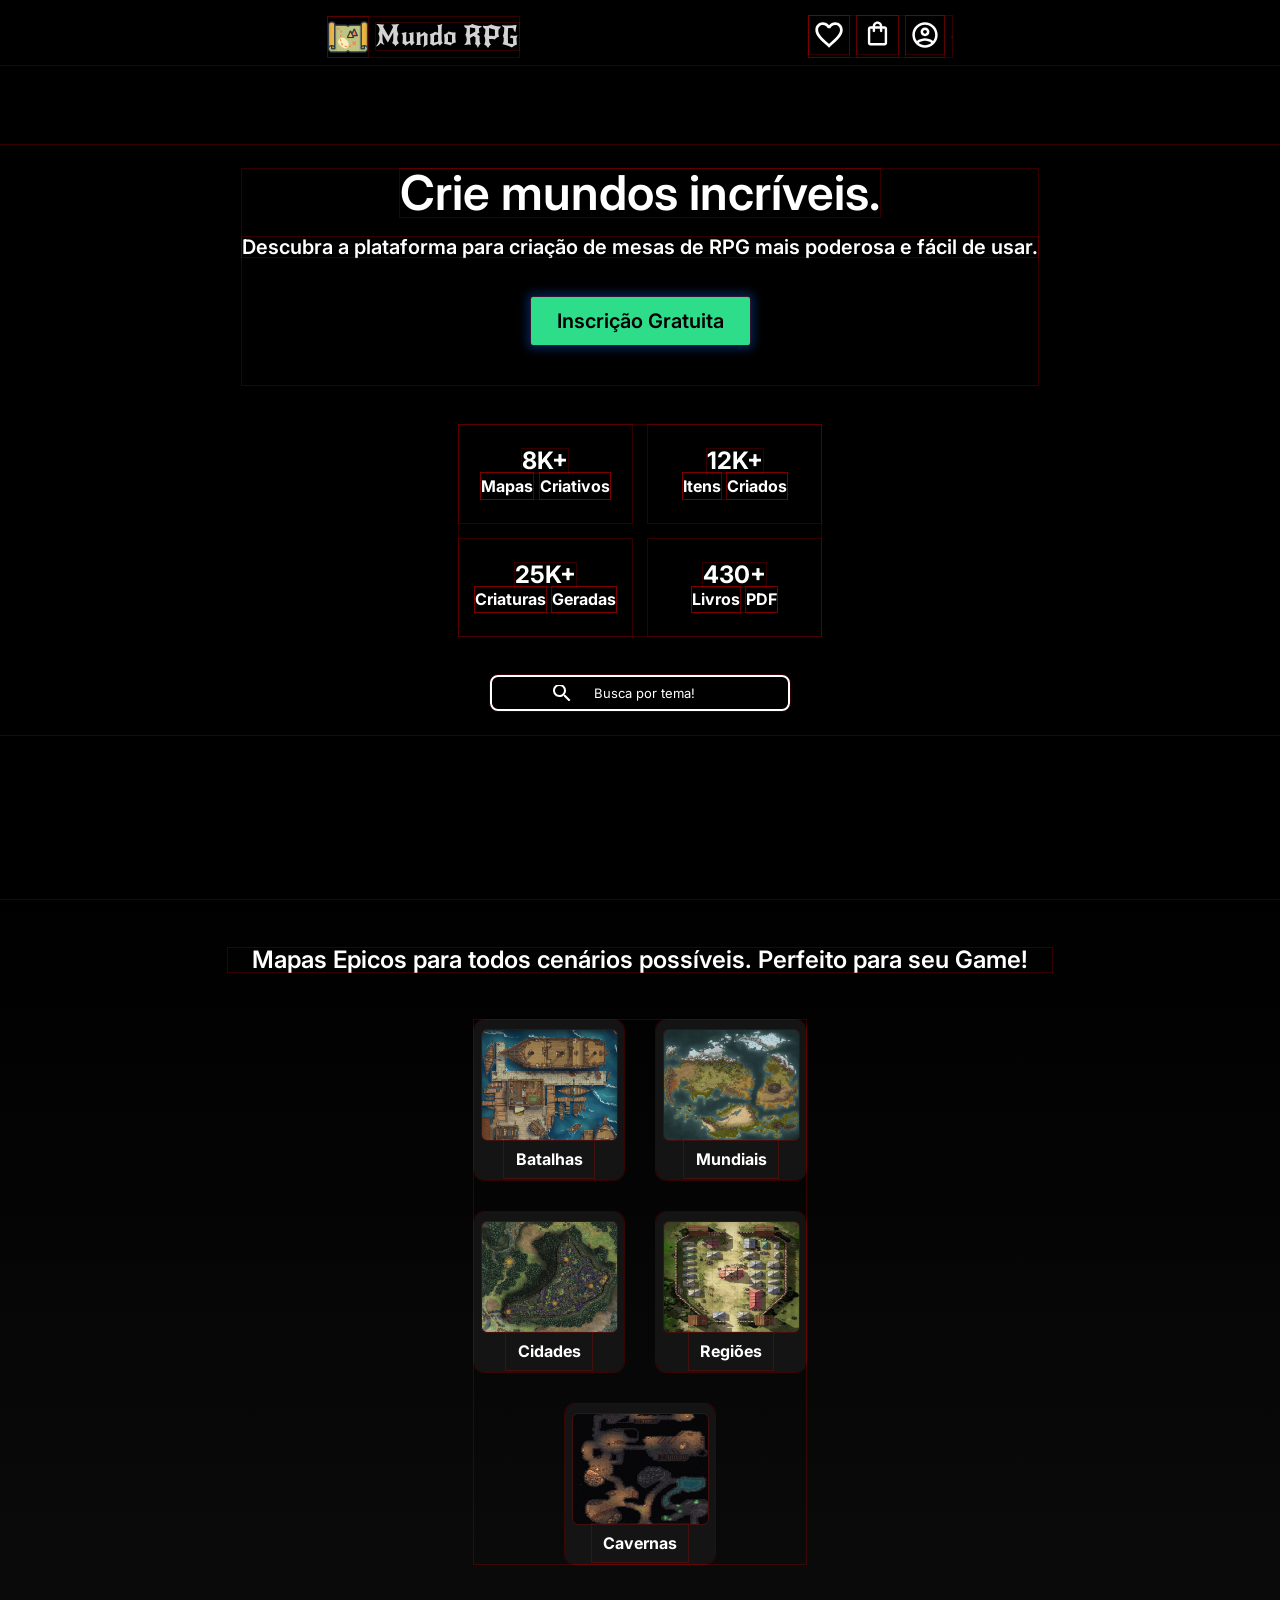
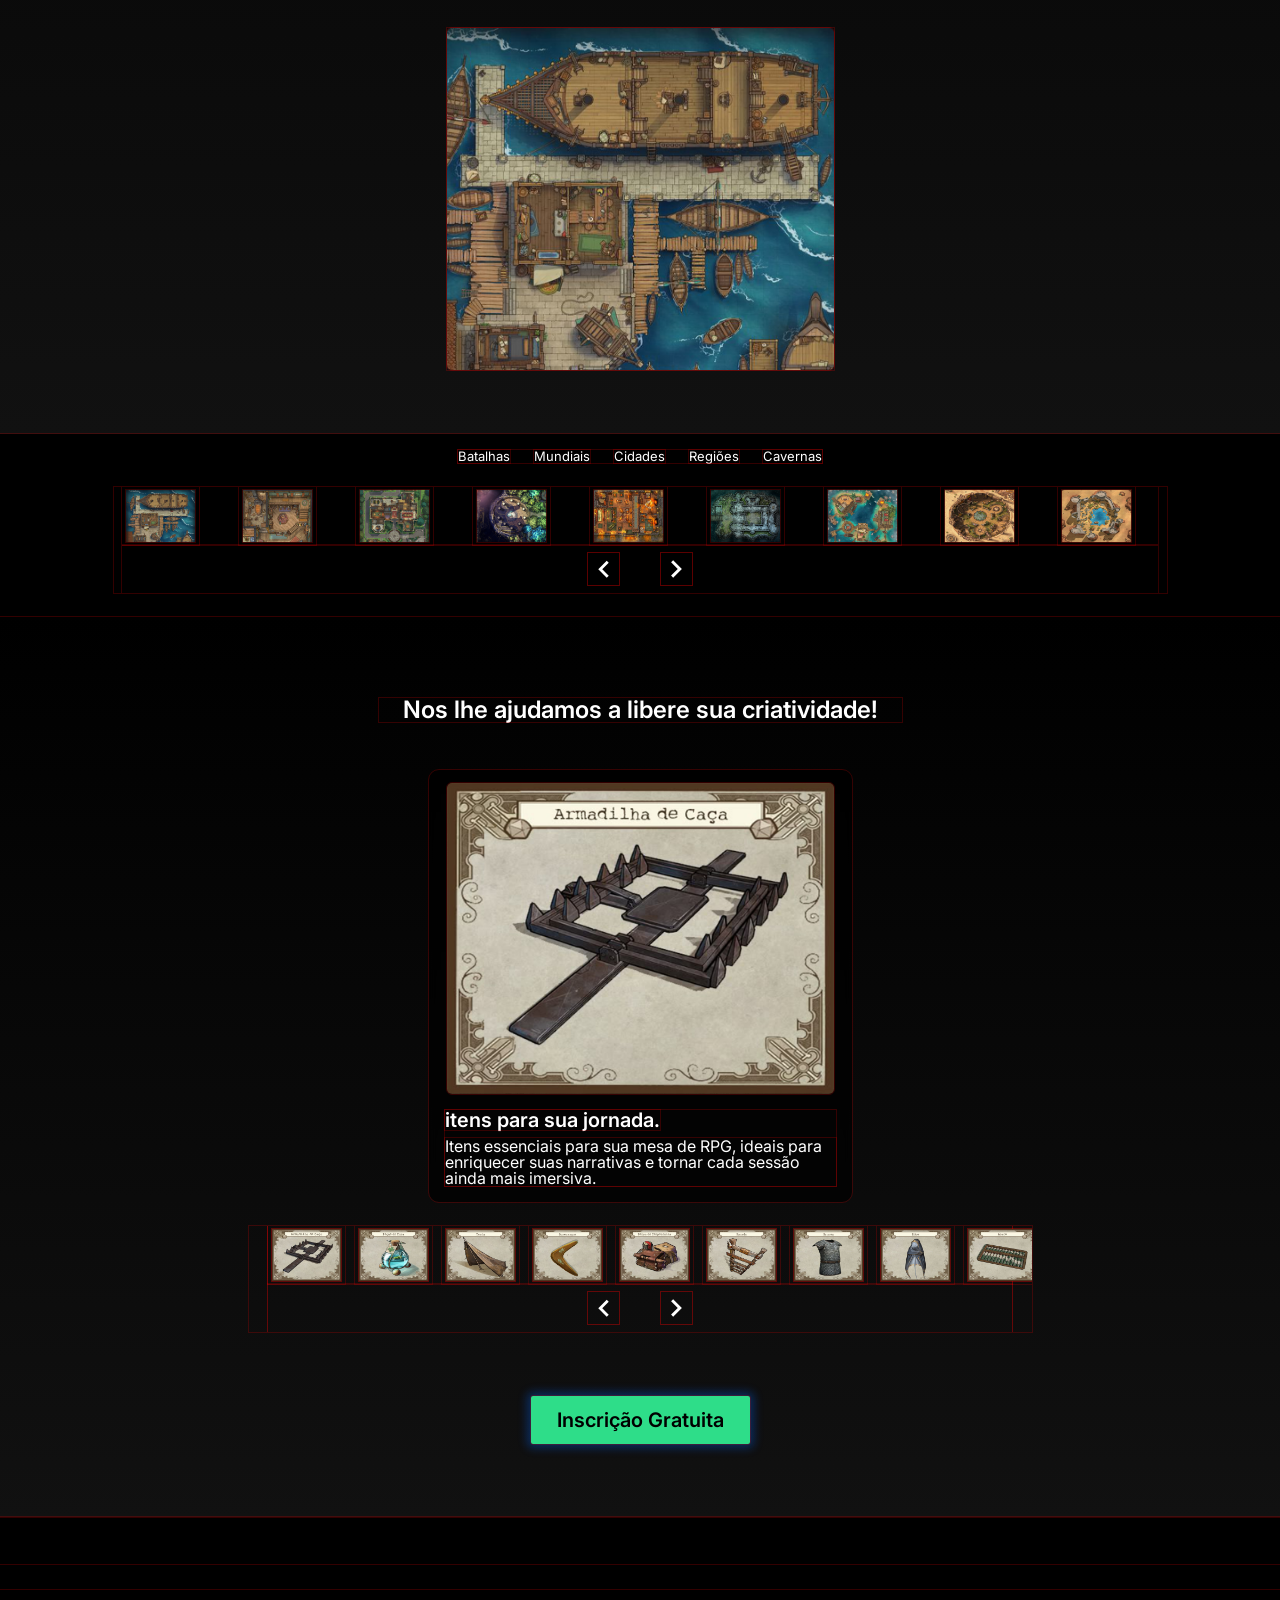
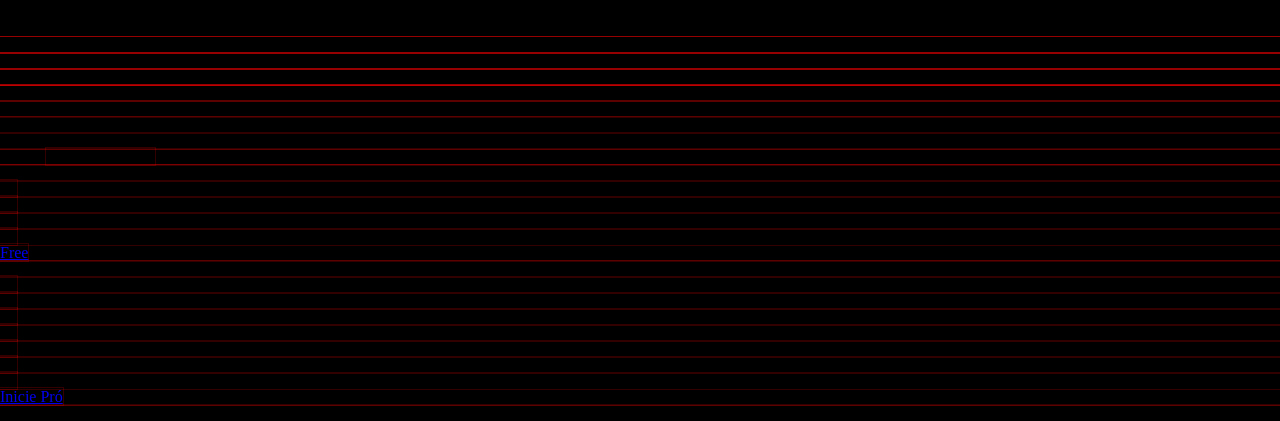
==== index.html @ 7944b13c "Iniciando fim do template. depois vou fazer a parte do CSS dele" ====
<!DOCTYPE html>
<html lang="en">
  <head>
    <meta charset="UTF-8" />
    <meta name="viewport" content="width=device-width, initial-scale=1.0" />
    <title>RPG Maps</title>
    <link rel="stylesheet" href="https://cdn.jsdelivr.net/npm/swiper@11/swiper-bundle.min.css" />
    <link rel="stylesheet" href="/styles/reset.css" />
    <link rel="stylesheet" href="/styles/responsive.css" />
    <link rel="stylesheet" href="/styles/style.css" />
  </head>

  <body>
    <section class="container__banner">
      <header class="cabecalho">
        <div class="container">
          <img src="/imagens2/logo.svg" alt="logo" class="logo" />
          <h1>Mundo RPG</h1>
        </div>
        <div class="container">
          <a href="#"><img src="/imagens2/Favoritos.svg" alt="favoritos" class="cont__imagem_cab" /></a>
          <a href="#"><img src="/imagens2/Compras.svg" alt="comprar" class="cont__imagem_cab" /></a>
          <a href="#"><img src="/imagens2/Usuário.svg" alt="usuario" class="cont__imagem_cab" /></a>

          <input type="checkbox" id="menu" class="container__botao" />
          <label for="menu">
            <span class="cabecalho_menu-hamburguer"> </span>
          </label>
          <ul class="lista-menu">
            <li class="lista-menu__item"><a href="#" class="lista-menu__links">PERFIL</a></li>
            <li class="lista-menu__item"><a href="#" class="lista-menu__links">FAVORITOS</a></li>
            <li class="lista-menu__item"><a href="#" class="lista-menu__links">NOSSOS PLANOS</a></li>
            <li class="lista-menu__item"><a href="#" class="lista-menu__categorias">=== CATEGORIAS RPG ===</a></li>
            <li class="lista-menu__item"><a href="#" class="lista-menu__links">ITENS</a></li>
            <li class="lista-menu__item"><a href="#" class="lista-menu__links">MAPAS</a></li>
            <li class="lista-menu__item"><a href="#" class="lista-menu__links">LIVROS</a></li>
            <li class="lista-menu__item"><a href="#" class="lista-menu__links">CRIATURAS</a></li>
          </ul>
        </div>
      </header>

      <div class="container__texto_banner">
        <div class="banner__texto">
          <h1 class="titulo_topo">Crie mundos incríveis.</h1>
          <p class="descricao_top">Descubra a plataforma para criação de mesas de RPG mais poderosa e fácil de usar.</p>
          <a href="#" class="botao__inscricao">Inscrição Gratuita</a>
        </div>
        <div class="banner__info">
          <div class="info__geral">
            <h2 class="info-num">8K+</h2>
            <div class="info-num-org">
              <div>
                <p class="info-num-itens">Mapas</p>
              </div>
              <div>
                <p class="info-num-itens">Criativos</p>
              </div>
            </div>
          </div>
          <div class="info__geral">
            <h2 class="info-num">12K+</h2>
            <div class="info-num-org">
              <div>
                <p class="info-num-itens">Itens</p>
              </div>
              <div>
                <p class="info-num-itens">Criados</p>
              </div>
            </div>
          </div>
          <div class="info__geral">
            <h2 class="info-num">25K+</h2>
            <div class="info-num-org">
              <div>
                <p class="info-num-itens">Criaturas</p>
              </div>
              <div>
                <p class="info-num-itens">Geradas</p>
              </div>
            </div>
          </div>
          <div class="info__geral">
            <h2 class="info-num">430+</h2>
            <div class="info-num-org">
              <div>
                <p class="info-num-itens">Livros</p>
              </div>
              <div>
                <p class="info-num-itens">PDF</p>
              </div>
            </div>
          </div>
        </div>
        <input type="search" class="pesquisa" placeholder="Busca por tema!" />
      </div>
    </section>

    <section class="colecao">
      <h2 class="colecao__titulo">Mapas Epicos para todos cenários possíveis. Perfeito para seu Game!</h2>
      <div class="colecao__image-1">
        <div class="mini__box">
          <img src="/imagens2/Mapas/Battlemaps_1.png" alt="" class="mini__box-img" />
          <p class="mini__box-texto">Batalhas</p>
        </div>
        <div class="mini__box">
          <img src="/imagens2/Mapas/Mundo_1.png" alt="" class="mini__box-img" />
          <p class="mini__box-texto">Mundiais</p>
        </div>
        <div class="mini__box">
          <img src="/imagens2/Mapas/Cidade_1.png" alt="" class="mini__box-img" />
          <p class="mini__box-texto">Cidades</p>
        </div>
        <div class="mini__box">
          <img src="/imagens2/Mapas/Regiao_1.png" alt="" class="mini__box-img" />
          <p class="mini__box-texto">Regiões</p>
        </div>
        <div class="mini__box">
          <img src="/imagens2/Mapas/Cave_1.png" alt="" class="mini__box-img" />
          <p class="mini__box-texto">Cavernas</p>
        </div>
      </div>
      <div class="colecao__image-2">
        <img src="/imagens2/Mapas/Battlemaps_1.png" alt="" />
      </div>
    </section>

    <section class="carrossel_1">
      <div class="maps__tag">
        <p class="maps__tag_p">Batalhas</p>
        <p class="maps__tag_p">Mundiais</p>
        <p class="maps__tag_p">Cidades</p>
        <p class="maps__tag_p">Regiões</p>
        <p class="maps__tag_p tag-down">Cavernas</p>
      </div>

      <div class="container__carrossel">
        <div class="swiper">
          <div class="swiper-wrapper">
            <div class="swiper-slide swiper-no-swiping">
              <div class="content">
                <img src="/imagens2/Mapas/Battlemaps_1.png" alt="mapa1" />
              </div>
            </div>

            <div class="swiper-slide">
              <div class="content">
                <img src="/imagens2/Mapas/Battlemaps_2.png" alt="mapa2" />
              </div>
            </div>

            <div class="swiper-slide">
              <div class="content">
                <img src="/imagens2/Mapas/Battlemaps_3.png" alt="mapa3" />
              </div>
            </div>

            <div class="swiper-slide">
              <div class="content">
                <img src="/imagens2/Mapas/Battlemaps_4.png" alt="mapa4" />
              </div>
            </div>

            <div class="swiper-slide">
              <div class="content">
                <img src="/imagens2/Mapas/Battlemaps_5.png" alt="mapa5" />
              </div>
            </div>

            <div class="swiper-slide">
              <div class="content">
                <img src="/imagens2/Mapas/Battlemaps_6.png" alt="mapa6" />
              </div>
            </div>

            <div class="swiper-slide">
              <div class="content">
                <img src="/imagens2/Mapas/Battlemaps_7.png" alt="mapa7" />
              </div>
            </div>

            <div class="swiper-slide">
              <div class="content">
                <img src="/imagens2/Mapas/Battlemaps_8.png" alt="mapa8" />
              </div>
            </div>

            <div class="swiper-slide swiper-no-swiping">
              <div class="content">
                <img src="/imagens2/Mapas/Battlemaps_9.png" alt="mapa9" />
              </div>
            </div>
          </div>

          <ul class="control" id="custom-control">
            <li class="prev">
              <img src="imagens2/prev.svg" alt="prev" class="arrow" />
            </li>
            <li class="next">
              <img src="imagens2/next.svg" alt="next" class="arrow" />
            </li>
          </ul>
        </div>
      </div>
    </section>

    <section class="colecao_2">
      <h2 class="colecao__titulo2">Nos lhe ajudamos a libere sua criatividade!</h2>

      <div class="glas-box">
        <img src="/imagens2/Itens.criaturas/Itens_1.png" alt="" />

        <div class="glas-texto">
          <h2 class="titulo-imagem">itens para sua jornada.</h2>
          <p class="colecao__img-text">
            Itens essenciais para sua mesa de RPG, ideais para enriquecer suas narrativas e tornar cada sessão ainda mais imersiva.
          </p>
        </div>
      </div>

      <div class="container__carrossel2">
        <div class="swiper1">
          <div class="swiper-wrapper">
            <div class="swiper-slide swiper-no-swiping">
              <div class="content">
                <img src="/imagens2/Itens.criaturas/Itens_1.png" alt="mapa1" />
              </div>
            </div>

            <div class="swiper-slide">
              <div class="content">
                <img src="/imagens2/Itens.criaturas/Itens_2.png" alt="mapa2" />
              </div>
            </div>

            <div class="swiper-slide">
              <div class="content">
                <img src="/imagens2/Itens.criaturas/Itens_3.png" alt="Item3" />
              </div>
            </div>

            <div class="swiper-slide">
              <div class="content">
                <img src="/imagens2/Itens.criaturas/Itens_4.png" alt="Item4" />
              </div>
            </div>

            <div class="swiper-slide">
              <div class="content">
                <img src="/imagens2/Itens.criaturas/Itens_5.png" alt="Item5" />
              </div>
            </div>

            <div class="swiper-slide">
              <div class="content">
                <img src="/imagens2/Itens.criaturas/Itens_6.png" alt="Item6" />
              </div>
            </div>

            <div class="swiper-slide">
              <div class="content">
                <img src="/imagens2/Itens.criaturas/Itens_7.png" alt="Item7" />
              </div>
            </div>

            <div class="swiper-slide">
              <div class="content">
                <img src="/imagens2/Itens.criaturas/Itens_8.png" alt="Item8" />
              </div>
            </div>

            <div class="swiper-slide swiper-no-swiping">
              <div class="content">
                <img src="/imagens2/Itens.criaturas/Itens_9.png" alt="Item9" />
              </div>
            </div>
          </div>

          <ul class="control" id="custom-control">
            <li class="prev2">
              <img src="imagens2/prev.svg" alt="prev2" class="arrow" />
            </li>
            <li class="next2">
              <img src="imagens2/next.svg" alt="next2" class="arrow" />
            </li>
          </ul>
        </div>
      </div>

      <a href="#" class="botao__inscricao">Inscrição Gratuita</a>
    </section>

    <section class="final">
      <h2 class="colecao__titulo2">O que nossos usuários têm a dizer</h2>

      <div>
        <div>
          <div class="box_comantario">
            <h2 class="titlo_comentario">"</h2>
            <p class="comentario"></p>
            <p class="usuario"></p>
          </div>
          <div class="box_comantario">
            <h2 class="titlo_comentario">"</h2>
            <p class="comentario"></p>
            <p class="usuario"></p>
          </div>
          <div class="box_comantario">
            <h2 class="titlo_comentario">"</h2>
            <p class="comentario"></p>
            <p class="usuario"></p>
          </div>
        </div>
      </div>

      <div>
        <h2 class="titlo_comentario">Perguntas</h2>
      </div>

      <div>
        <h2 class="titlo_comentario">Comece com nosso plano e suba para nível Pro.</h2>
        <div class="escolher-mes-ano">
          <p class="mes-ano">Mensal</p>
          <p class="mes-ano">Anual</p>
        </div>
        <p>Ganhe <strong>4 meses de graça</strong> com plano anual!</p>
        <div class="box-planos">
          <div class="planos">
            <h2 class="planos-titulo">Plano Gratuito!</h2>
            <p class="beneficios"><strong class="beneficio-free">❱ </strong>Imagens em HD</p>
            <p class="beneficios"><strong class="beneficio-free">❱ </strong>Exportar imagem</p>
            <p class="beneficios"><strong class="beneficio-free">❱ </strong>crie até 3 pastas</p>
            <p class="beneficios"><strong class="beneficio-free">❱ </strong>X itens por pastas</p>
            <a href="#" class="iniciar-free">Free</a>
          </div>

          <div class="planos">
            <h2 class="planos-titulo">Plano Gratuito!</h2>
            <p class="beneficios"><strong class="beneficio-pro">❱ </strong>Imagens em 4K/p></p>
            <p class="beneficios"><strong class="beneficio-pro">❱ </strong>Exportar imagem</p>
            <p class="beneficios"><strong class="beneficio-pro">❱ </strong>Pastas infinitas</p>
            <p class="beneficios"><strong class="beneficio-pro">❱ </strong>Criar itens</p>
            <p class="beneficios"><strong class="beneficio-pro">❱ </strong>Editar itens</p>
            <p class="beneficios"><strong class="beneficio-pro">❱ </strong>Importar mapas</p>
            <p class="beneficios"><strong class="beneficio-pro">❱ </strong>Explore todo conteudo</p>
            <a href="#" class="iniciar-pro">Inicie Pró</a>
          </div>
        </div>
        <p class="informacao-fim">*Impostos podem ser aplicados dependendo da sua localização. (Ps: Não existem ofertas reais nesse template!)</p>
      </div>
    </section>

    <script src="https://cdn.jsdelivr.net/npm/swiper@11/swiper-bundle.min.js"></script>
    <script src="/js/script_swiper.js"></script>
    <script src="/js/script_carrossel.js"></script>
  </body>
</html>

<!--
    <header> 
        <nav></nav> 
    </header>
    <main>
        <section> </section>
        <div> </div>
        <article> </article> 
        <aside> </aside>
    </main>
    <footer></footer>
    -->
---- styles/responsive.css ----
@media (max-width: ) {
  .container__banner {
    height: 82vh;
  }

  .container__texto_banner {
    display: flex;
    flex-direction: column;
    justify-content: center;
    align-items: center;
    height: 100%;
    margin-top: 2.1em;
    padding: 1.5em;
  }

  .banner__texto {
    display: flex;
    flex-direction: column;
    align-items: center;
    padding: 2em;
  }

  .titulo_topo {
    font-size: var(--texto-font-64);
    font-weight: bold;
    text-align: center;
  }
  .descricao_top {
    font-weight: bold;
    text-align: center;
    margin: 1em 0 0 0;
  }

  .botao__inscricao {
    color: var(--background-color);
    font-family: var(--font-family);
    font-size: var(--texto-fontT-B);
    font-weight: bold;
    background-color: var(--cor-categoria);
    text-decoration: none;
    border-radius: 3px;

    margin: 3em 0 0 0;
    padding: 0.7em 4.3em;
  }

  .banner__info {
    display: flex;
    flex-direction: row;
    justify-content: center;
    margin-top: 2.5em;
    gap: 2em;
  }

  .info__geral {
    display: flex;
    flex-direction: row;
    background: transparent;
    background-color: rgba(0, 0, 0, 0.445);
    backdrop-filter: blur(5px);
    gap: 1.2em;
    padding: 2em 2em;
  }
  .info-num {
    display: flex;
    font-size: var(--texto-fonth2);
    font-weight: bold;
    align-items: center;
  }

  .info-num-itens {
    font-size: var(--texto-fontM);
    font-weight: bold;
    padding: 0.3em 0;
  }
}
---- styles/style.css ----
@import url("https://fonts.googleapis.com/css2?family=New+Rocker&display=swap");
@import url("https://fonts.googleapis.com/css2?family=Inter:ital,opsz,wght@0,14..32,100..900;1,14..32,100..900&display=swap");

@import url("/styles/headers.css");
@import url(/styles/banner.css);
@import url("/styles/carrossel.css");

:root {
  --cabecalho-color: #0000005b;
  --background-color: #000000;

  --primary-color: #3498db;
  --secondary-color: rgb(46, 221, 137);
  --secondary-color-hover: rgb(84, 245, 167);

  --logo-color: rgba(233, 232, 232, 0.911);
  --logo-font: "New Rocker", sans-serif;
  --logo-size: 27px;
  --logo-sizeC: 22px;

  --text-color: #ffffff;
  --font-family: "Inter", "Inter fallback", Sans-serif;

  --texto-font-64: 64px;
  --texto-font-48: 48px;
  --texto-font-32: 32px;
  --texto-font-24: 24px;
  --texto-font-20: 20px;
  --texto-font-18: 18px;
  --texto-font-16: 16px;
  --texto-font-13: 13px;
  --texto-font-28: 28px;
  --texto-font-11: 11px;
  --border-font-5: 5px;

  --box-shadow: 0 2px 5px rgba(13, 221, 30, 0.767);
}
/* redimencionamento padão para sites
    390w, 428w, 640w, 750w, 828w, 1080w, 1200w, 1920w
*/
* {
  outline: 1px solid rgba(255, 0, 0, 0.199);
}

body {
  display: flex;
  flex-direction: column;
  justify-content: center;

  background-color: var(--background-color);
}
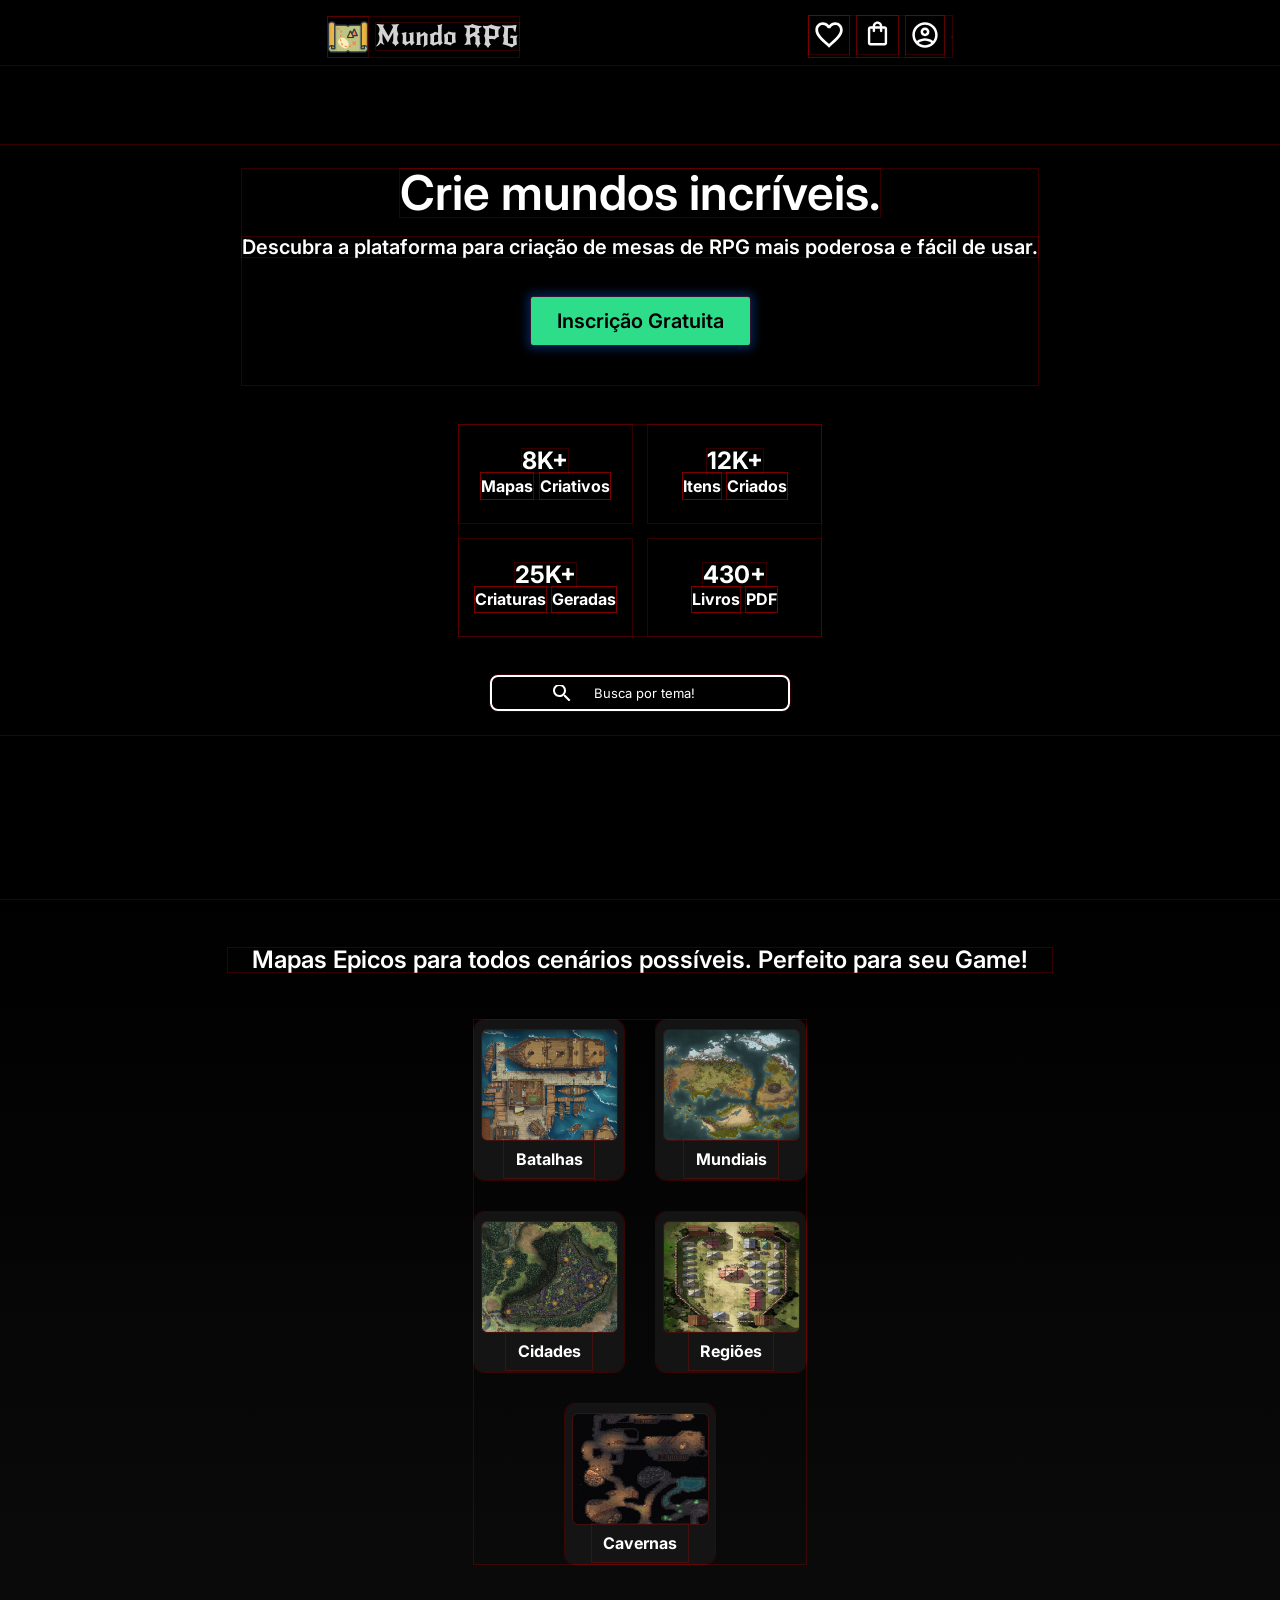
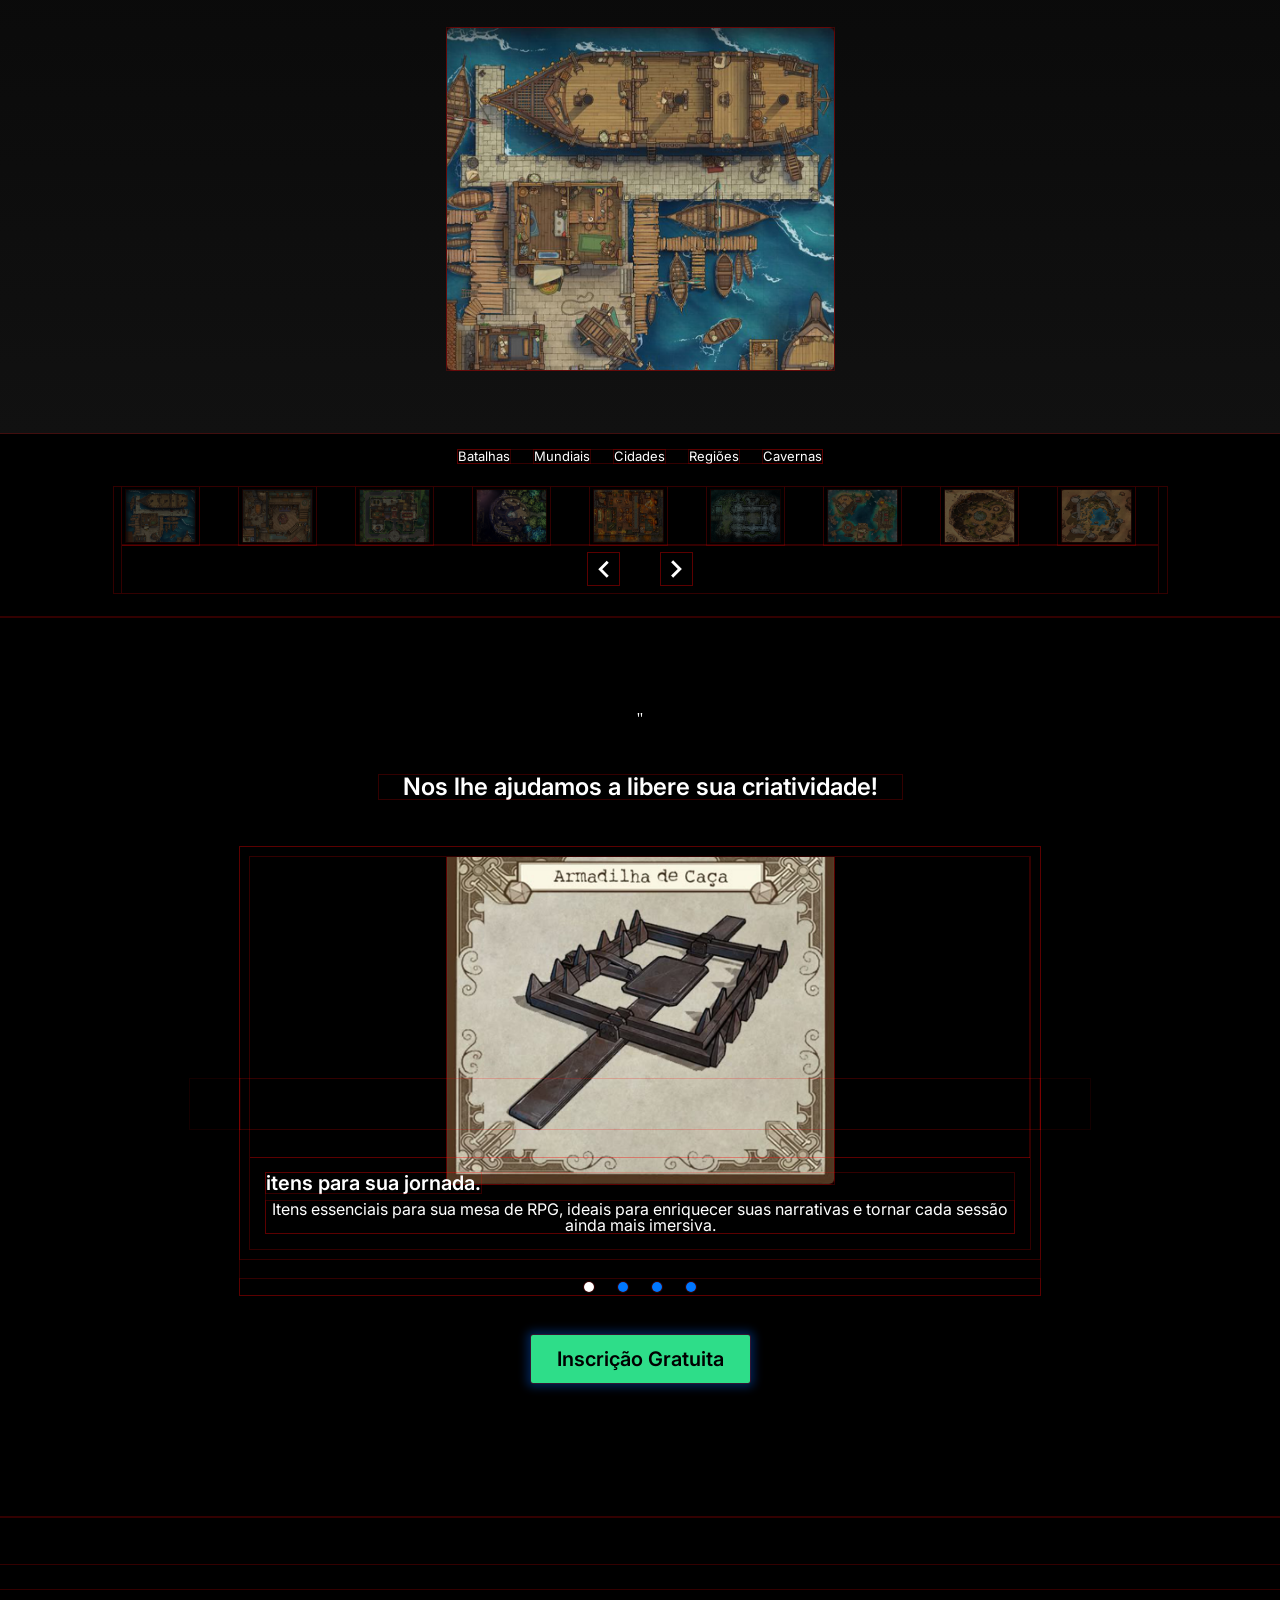
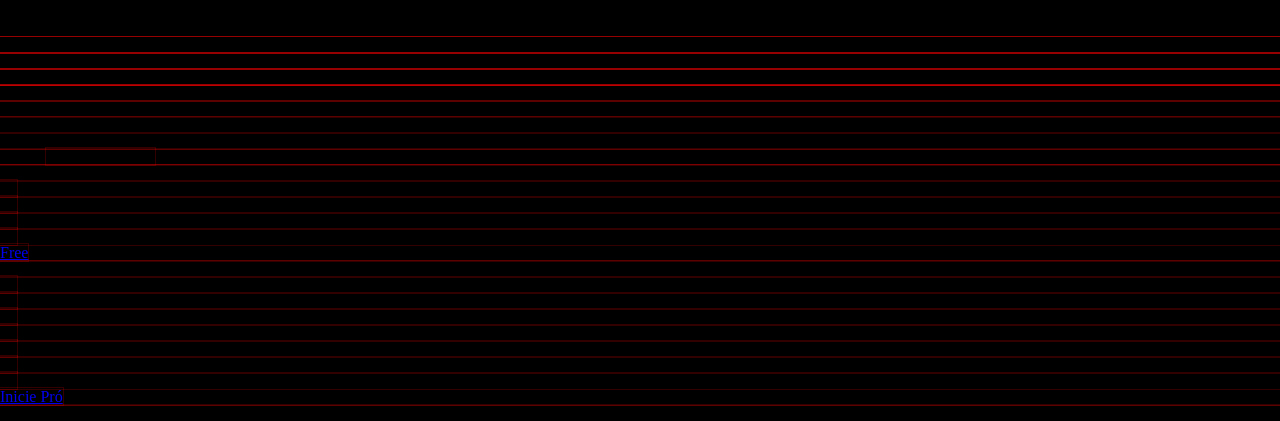
==== commit 9f13da9e: "novo carrossel add novo carrossel para a segunda parte" ====
--- a/index.html
+++ b/index.html
@@ -95,7 +95,7 @@
       </div>
     </section>
 
-    <section class="colecao">
+    <section class="colecao_1">
       <h2 class="colecao__titulo">Mapas Epicos para todos cenários possíveis. Perfeito para seu Game!</h2>
       <div class="colecao__image-1">
         <div class="mini__box">
@@ -204,85 +204,57 @@
     </section>
 
     <section class="colecao_2">
+      ''
       <h2 class="colecao__titulo2">Nos lhe ajudamos a libere sua criatividade!</h2>
 
-      <div class="glas-box">
-        <img src="/imagens2/Itens.criaturas/Itens_1.png" alt="" />
-
-        <div class="glas-texto">
-          <h2 class="titulo-imagem">itens para sua jornada.</h2>
-          <p class="colecao__img-text">
-            Itens essenciais para sua mesa de RPG, ideais para enriquecer suas narrativas e tornar cada sessão ainda mais imersiva.
-          </p>
-        </div>
-      </div>
-
-      <div class="container__carrossel2">
-        <div class="swiper1">
-          <div class="swiper-wrapper">
-            <div class="swiper-slide swiper-no-swiping">
-              <div class="content">
-                <img src="/imagens2/Itens.criaturas/Itens_1.png" alt="mapa1" />
-              </div>
-            </div>
-
-            <div class="swiper-slide">
-              <div class="content">
-                <img src="/imagens2/Itens.criaturas/Itens_2.png" alt="mapa2" />
-              </div>
-            </div>
-
-            <div class="swiper-slide">
-              <div class="content">
-                <img src="/imagens2/Itens.criaturas/Itens_3.png" alt="Item3" />
-              </div>
-            </div>
-
-            <div class="swiper-slide">
-              <div class="content">
-                <img src="/imagens2/Itens.criaturas/Itens_4.png" alt="Item4" />
-              </div>
-            </div>
-
-            <div class="swiper-slide">
-              <div class="content">
-                <img src="/imagens2/Itens.criaturas/Itens_5.png" alt="Item5" />
-              </div>
-            </div>
-
-            <div class="swiper-slide">
-              <div class="content">
-                <img src="/imagens2/Itens.criaturas/Itens_6.png" alt="Item6" />
-              </div>
-            </div>
-
-            <div class="swiper-slide">
-              <div class="content">
-                <img src="/imagens2/Itens.criaturas/Itens_7.png" alt="Item7" />
-              </div>
-            </div>
-
-            <div class="swiper-slide">
-              <div class="content">
-                <img src="/imagens2/Itens.criaturas/Itens_8.png" alt="Item8" />
-              </div>
-            </div>
-
-            <div class="swiper-slide swiper-no-swiping">
-              <div class="content">
-                <img src="/imagens2/Itens.criaturas/Itens_9.png" alt="Item9" />
-              </div>
-            </div>
-          </div>
-
-          <ul class="control" id="custom-control">
-            <li class="prev2">
-              <img src="imagens2/prev.svg" alt="prev2" class="arrow" />
-            </li>
-            <li class="next2">
-              <img src="imagens2/next.svg" alt="next2" class="arrow" />
-            </li>
-          </ul>
+      <div id="slider">
+        <input type="radio" name="slider" id="slide1" checked />
+        <input type="radio" name="slider" id="slide2" />
+        <input type="radio" name="slider" id="slide3" />
+        <input type="radio" name="slider" id="slide4" />
+        <div id="slides">
+          <div id="overflow">
+            <div class="inner">
+              <div class="slide">
+                <div class="slide-content">
+                  <img src="/imagens2/Itens.criaturas/Itens_1.png" alt="" />
+                </div>
+              </div>
+              <div class="slide">
+                <div class="slide-content">
+                  <img src="/imagens2/Itens.criaturas/Itens_2.png" alt="" />
+                </div>
+              </div>
+              <div class="slide">
+                <div class="slide-content">
+                  <img src="/imagens2/Itens.criaturas/Itens_3.png" alt="" />
+                </div>
+              </div>
+              <div class="slide">
+                <div class="slide-content">
+                  <img src="/imagens2/Itens.criaturas/Itens_4.png" alt="" />
+                </div>
+              </div>
+            </div>
+            <div class="glas-texto">
+              <h2 class="titulo-imagem">itens para sua jornada.</h2>
+              <p class="colecao__img-text">
+                Itens essenciais para sua mesa de RPG, ideais para enriquecer suas narrativas e tornar cada sessão ainda mais imersiva.
+              </p>
+            </div>
+          </div>
+        </div>
+        <div id="controls">
+          <label for="slide1"></label>
+          <label for="slide2"></label>
+          <label for="slide3"></label>
+          <label for="slide4"></label>
+        </div>
+        <div id="bullets">
+          <label for="slide1"></label>
+          <label for="slide2"></label>
+          <label for="slide3"></label>
+          <label for="slide4"></label>
         </div>
       </div>
 
@@ -352,6 +324,7 @@
     <script src="https://cdn.jsdelivr.net/npm/swiper@11/swiper-bundle.min.js"></script>
     <script src="/js/script_swiper.js"></script>
     <script src="/js/script_carrossel.js"></script>
+    <script src="/js/script_carrossel2.js"></script>
   </body>
 </html>
 
--- a/styles/style.css
+++ b/styles/style.css
@@ -3,7 +3,8 @@
 
 @import url("/styles/headers.css");
 @import url(/styles/banner.css);
-@import url("/styles/carrossel.css");
+@import url("/styles/colecao1.css");
+@import url("/styles/colecao2.css");
 
 :root {
   --cabecalho-color: #0000005b;
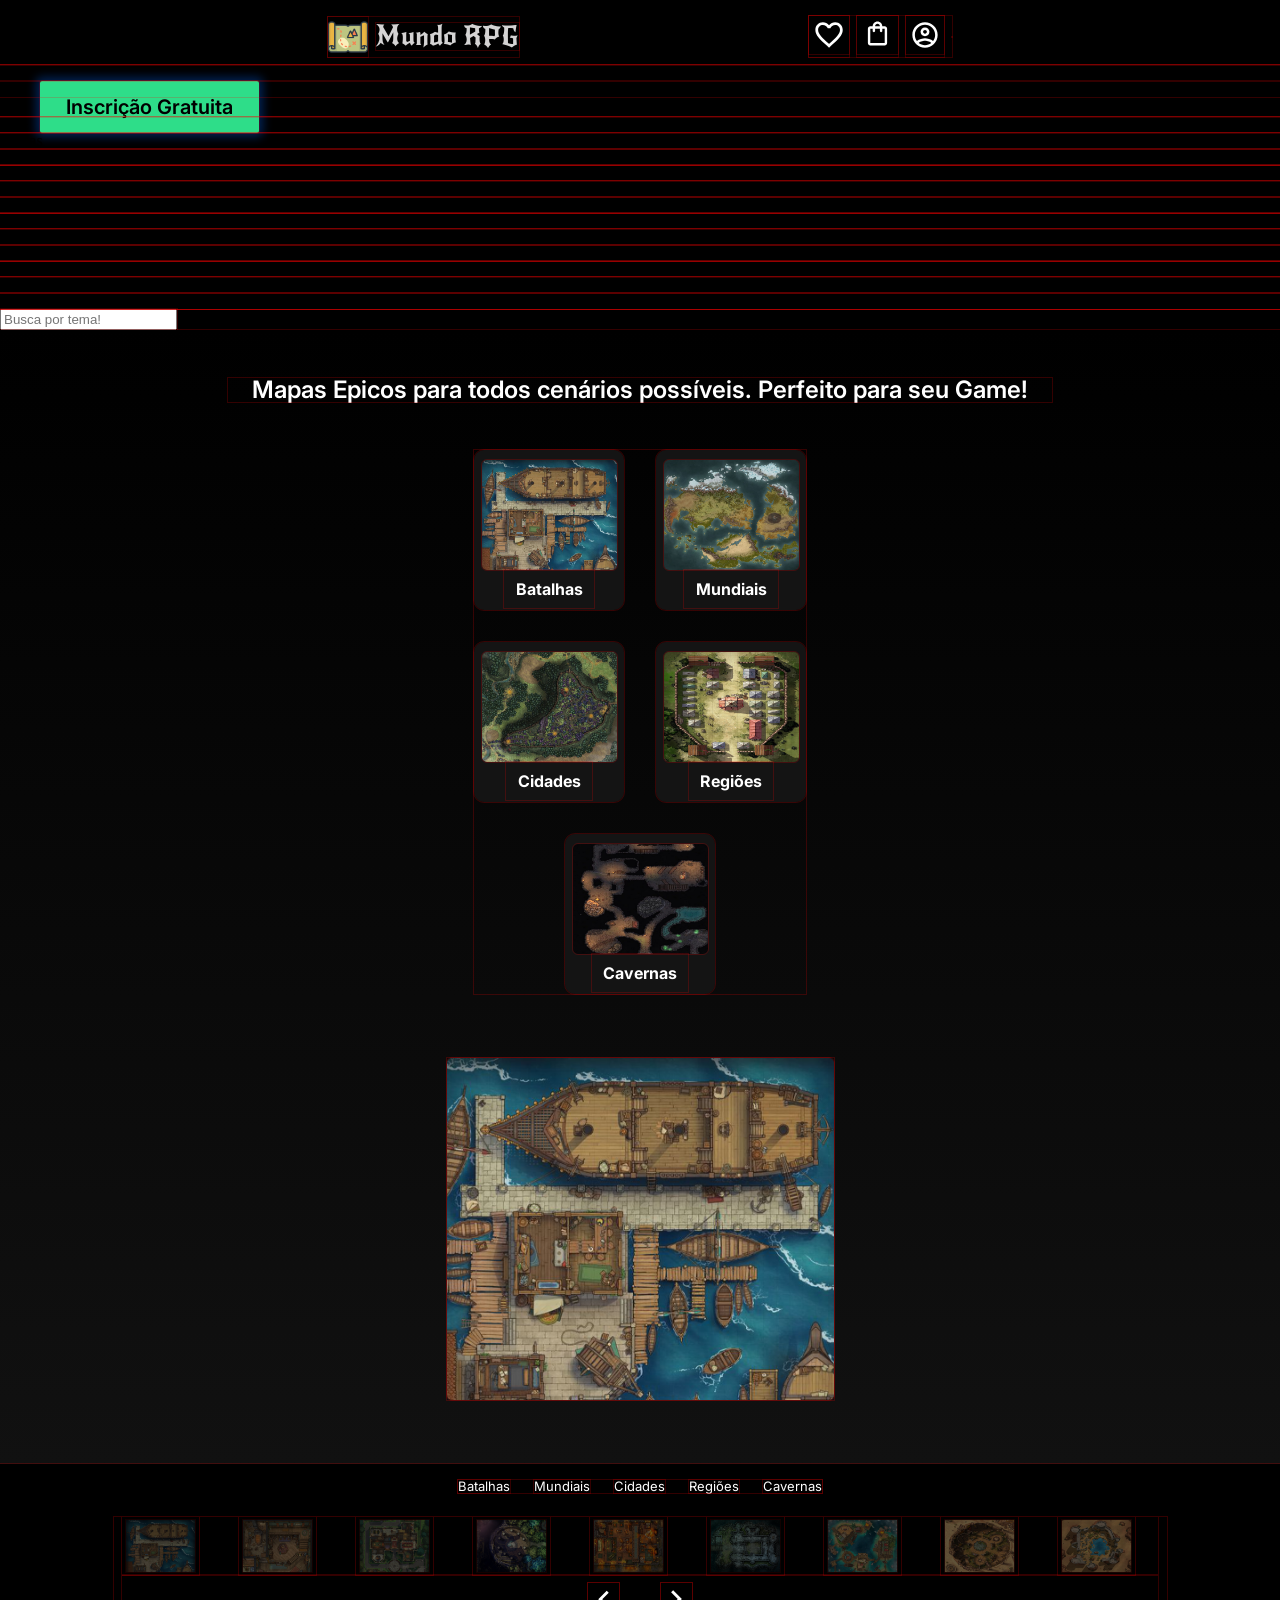
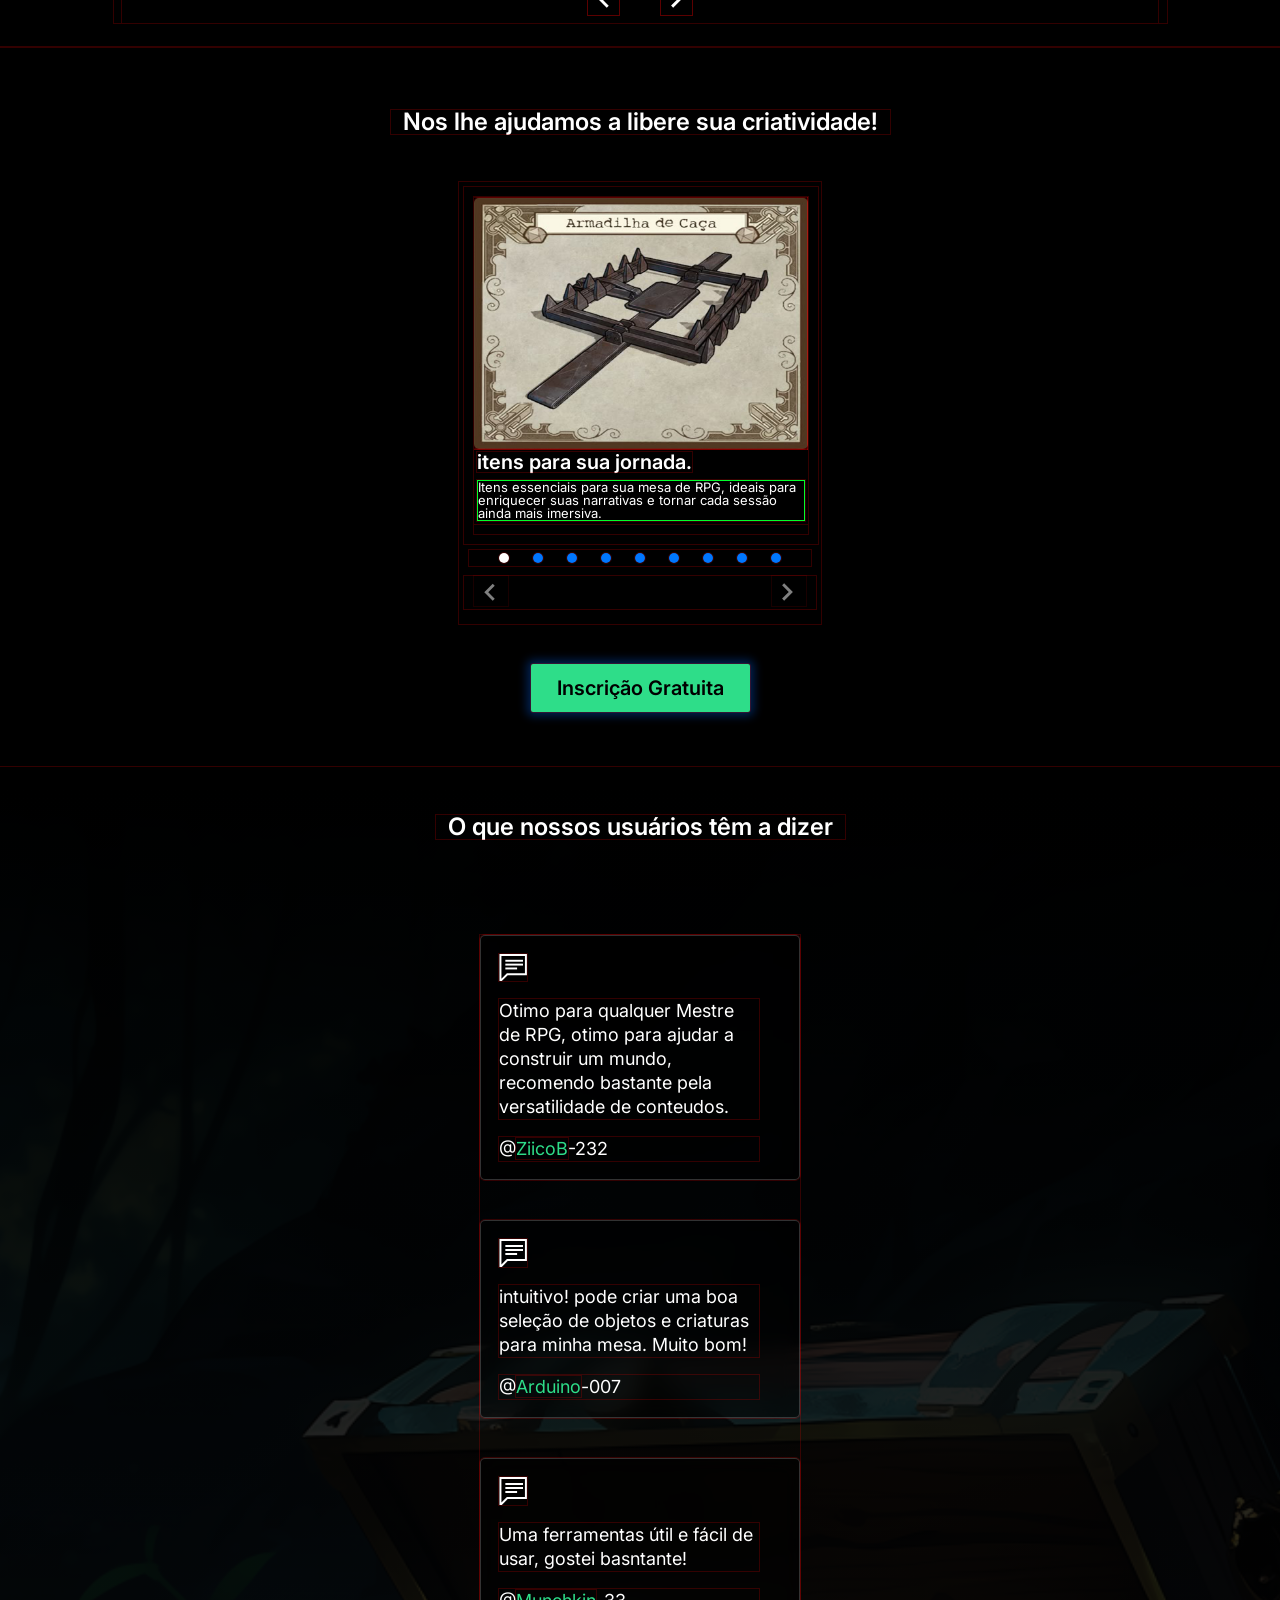
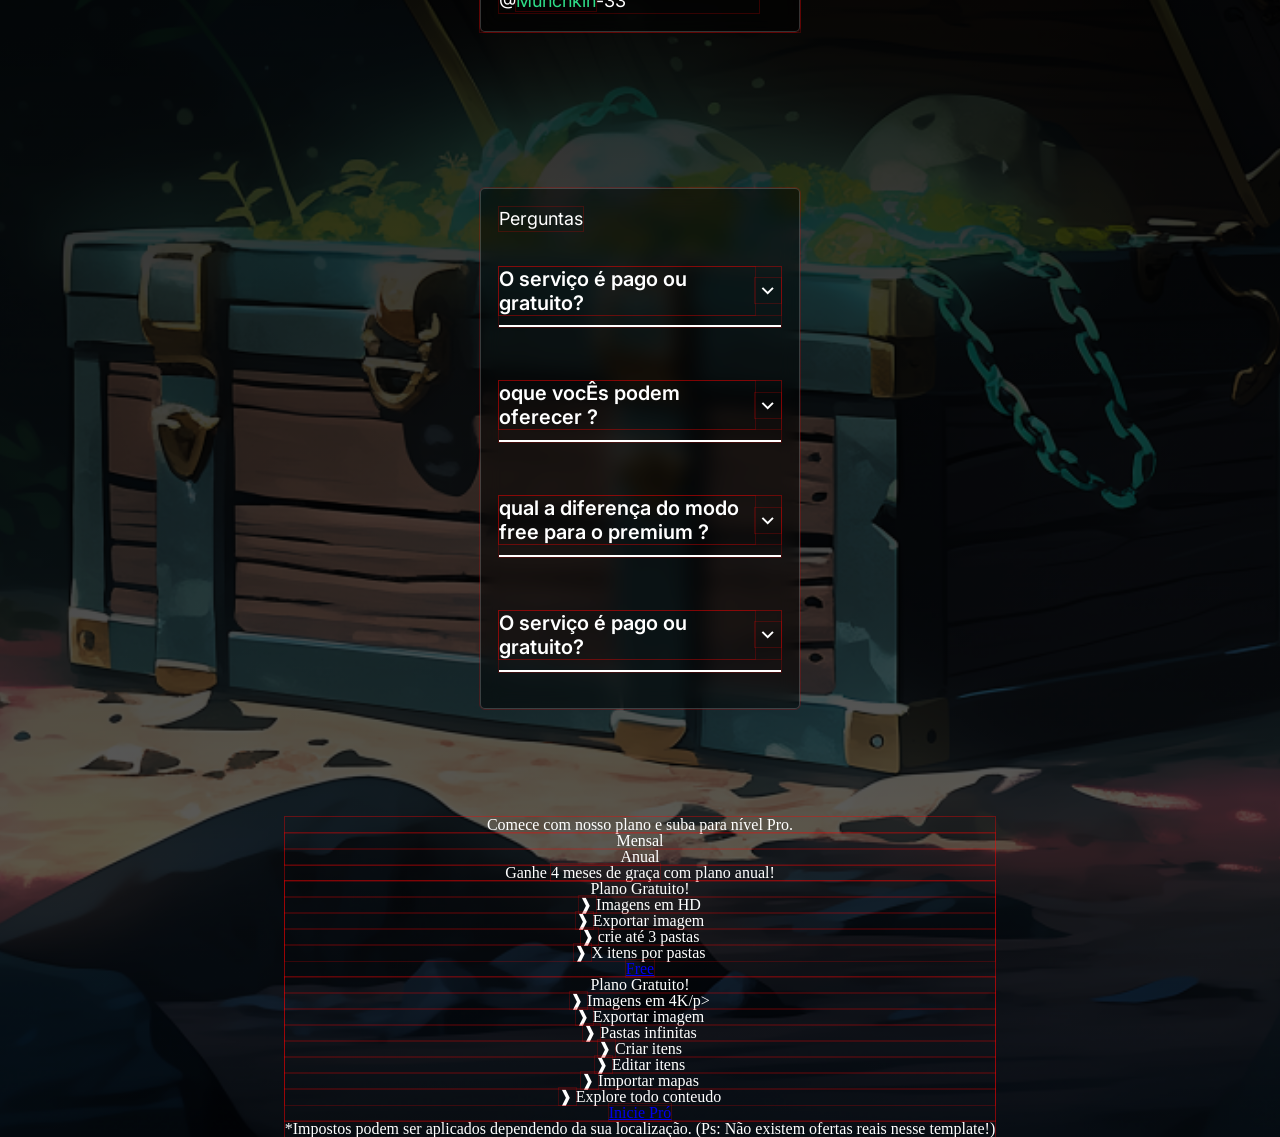
==== commit e7d29394: "atualização da <Section "final"> add blocos de comentários e parte de do accordion" ====
--- a/index.html
+++ b/index.html
@@ -204,7 +204,6 @@
     </section>
 
     <section class="colecao_2">
-      ''
       <h2 class="colecao__titulo2">Nos lhe ajudamos a libere sua criatividade!</h2>
 
       <div id="slider">
@@ -212,6 +211,11 @@
         <input type="radio" name="slider" id="slide2" />
         <input type="radio" name="slider" id="slide3" />
         <input type="radio" name="slider" id="slide4" />
+        <input type="radio" name="slider" id="slide5" />
+        <input type="radio" name="slider" id="slide6" />
+        <input type="radio" name="slider" id="slide7" />
+        <input type="radio" name="slider" id="slide8" />
+        <input type="radio" name="slider" id="slide9" />
         <div id="slides">
           <div id="overflow">
             <div class="inner">
@@ -235,57 +239,151 @@
                   <img src="/imagens2/Itens.criaturas/Itens_4.png" alt="" />
                 </div>
               </div>
-            </div>
-            <div class="glas-texto">
+              <div class="slide">
+                <div class="slide-content">
+                  <img src="/imagens2/Itens.criaturas/Itens_5.png" alt="" />
+                </div>
+              </div>
+              <div class="slide">
+                <div class="slide-content">
+                  <img src="/imagens2/Itens.criaturas/Itens_6.png" alt="" />
+                </div>
+              </div>
+              <div class="slide">
+                <div class="slide-content">
+                  <img src="/imagens2/Itens.criaturas/Itens_7.png" alt="" />
+                </div>
+              </div>
+              <div class="slide">
+                <div class="slide-content">
+                  <img src="/imagens2/Itens.criaturas/Itens_8.png" alt="" />
+                </div>
+              </div>
+              <div class="slide">
+                <div class="slide-content">
+                  <img src="/imagens2/Itens.criaturas/Itens_9.png" alt="" />
+                </div>
+              </div>
+            </div>
+            <div class="box-descritivo">
               <h2 class="titulo-imagem">itens para sua jornada.</h2>
               <p class="colecao__img-text">
                 Itens essenciais para sua mesa de RPG, ideais para enriquecer suas narrativas e tornar cada sessão ainda mais imersiva.
               </p>
             </div>
           </div>
+        </div>
+        <div id="bullets">
+          <label for="slide1"></label>
+          <label for="slide2"></label>
+          <label for="slide3"></label>
+          <label for="slide4"></label>
+          <label for="slide5"></label>
+          <label for="slide6"></label>
+          <label for="slide7"></label>
+          <label for="slide8"></label>
+          <label for="slide9"></label>
         </div>
         <div id="controls">
           <label for="slide1"></label>
           <label for="slide2"></label>
           <label for="slide3"></label>
           <label for="slide4"></label>
-        </div>
-        <div id="bullets">
-          <label for="slide1"></label>
-          <label for="slide2"></label>
-          <label for="slide3"></label>
-          <label for="slide4"></label>
-        </div>
-      </div>
-
+          <label for="slide5"></label>
+          <label for="slide6"></label>
+          <label for="slide7"></label>
+          <label for="slide8"></label>
+          <label for="slide9"></label>
+        </div>
+      </div>
       <a href="#" class="botao__inscricao">Inscrição Gratuita</a>
     </section>
 
-    <section class="final">
+    <section class="final bg">
       <h2 class="colecao__titulo2">O que nossos usuários têm a dizer</h2>
 
-      <div>
-        <div>
-          <div class="box_comantario">
-            <h2 class="titlo_comentario">"</h2>
-            <p class="comentario"></p>
-            <p class="usuario"></p>
-          </div>
-          <div class="box_comantario">
-            <h2 class="titlo_comentario">"</h2>
-            <p class="comentario"></p>
-            <p class="usuario"></p>
-          </div>
-          <div class="box_comantario">
-            <h2 class="titlo_comentario">"</h2>
-            <p class="comentario"></p>
-            <p class="usuario"></p>
-          </div>
-        </div>
-      </div>
-
-      <div>
+      <div class="container__box">
+        <div class="box_comantario">
+          <img src="/imagens2/comment.svg" class="icon_comentario" alt="ícone" />
+          <p>Otimo para qualquer Mestre de RPG, otimo para ajudar a construir um mundo, recomendo bastante pela versatilidade de conteudos.</p>
+          <p>@<span class="usuario">ZiicoB</span>-232</p>
+        </div>
+
+        <div class="box_comantario">
+          <img src="/imagens2/comment.svg" class="icon_comentario" alt="ícone" />
+          <p>intuitivo! pode criar uma boa seleção de objetos e criaturas para minha mesa. Muito bom!</p>
+          <p>@<span class="usuario">Arduino</span>-007</p>
+        </div>
+
+        <div class="box_comantario">
+          <img src="/imagens2/comment.svg" class="icon_comentario" alt="ícone" />
+
+          <p>Uma ferramentas útil e fácil de usar, gostei basntante!</p>
+          <p>@<span class="usuario">Munchkin</span>-33</p>
+        </div>
+      </div>
+
+      <div class="box_accordion">
         <h2 class="titlo_comentario">Perguntas</h2>
+
+        <div class="container_questions">
+          <!--faq-->
+          <div class="questions">
+            <p>O serviço é pago ou gratuito?</p>
+            <img src="/imagens2/down.svg" alt="icon-abrir" />
+          </div>
+          <div class="resposta">
+            <!--answer-->
+            <p>Oferecemos planos gratuitos e pagos, para que você possa começar de graça e fazer upgrade a qualquer momento.</p>
+          </div>
+        </div>
+
+        <div class="container_questions">
+          <!--faq-->
+          <div class="questions">
+            <p>oque vocÊs podem oferecer ?</p>
+            <img src="/imagens2/down.svg" alt="icon-abrir" />
+          </div>
+          <div class="resposta">
+            <!--answer-->
+            <p>
+              (Texto aleatorio)<br />A criatividade é como uma chama: quanto mais você compartilha, mais ela cresce. Testar novas ideias é a melhor
+              forma de descobrir caminhos inesperados.
+            </p>
+          </div>
+        </div>
+
+        <div class="container_questions">
+          <!--faq-->
+          <div class="questions">
+            <p>qual a diferença do modo free para o premium ?</p>
+            <img src="/imagens2/down.svg" alt="icon-abrir" />
+          </div>
+          <div class="resposta">
+            <!--answer-->
+            <p>
+              (Texto aleatorio)<br />Enquanto navegamos por diferentes mundos de imaginação, percebemos que não são apenas as ferramentas que moldam
+              nossas criações, mas sim a forma como as usamos. Cada detalhe, por menor que pareça, pode transformar algo simples em algo
+              extraordinário. É nesse processo que a verdadeira magia acontece."
+            </p>
+          </div>
+        </div>
+
+        <div class="container_questions">
+          <!--faq-->
+          <div class="questions">
+            <p>O serviço é pago ou gratuito?</p>
+            <img src="/imagens2/down.svg" alt="icon-abrir" />
+          </div>
+          <div class="resposta">
+            <!--answer-->
+            <p>
+              (Texto aleatorio)<br />Às vezes, as melhores ideias surgem quando menos esperamos. Um simples detalhe pode inspirar uma grande mudança,
+              e aquilo que parecia sem importância se transforma na chave para algo maior. Quando damos espaço para a imaginação, percebemos que os
+              limites são muito mais flexíveis do que imaginávamos..
+            </p>
+          </div>
+        </div>
       </div>
 
       <div>
@@ -325,10 +423,12 @@
     <script src="/js/script_swiper.js"></script>
     <script src="/js/script_carrossel.js"></script>
     <script src="/js/script_carrossel2.js"></script>
+    <script src="/js/faq.js"></script>
   </body>
 </html>
 
 <!--
+  <body>
     <header> 
         <nav></nav> 
     </header>
@@ -338,5 +438,7 @@
         <article> </article> 
         <aside> </aside>
     </main>
-    <footer></footer>
+    <footer>   
+    </footer>
+  </body>
     -->
--- a/styles/style.css
+++ b/styles/style.css
@@ -1,10 +1,13 @@
 @import url("https://fonts.googleapis.com/css2?family=New+Rocker&display=swap");
 @import url("https://fonts.googleapis.com/css2?family=Inter:ital,opsz,wght@0,14..32,100..900;1,14..32,100..900&display=swap");
 
-@import url("/styles/headers.css");
-@import url(/styles/banner.css);
-@import url("/styles/colecao1.css");
-@import url("/styles/colecao2.css");
+@import url("/styles/Home/headers.css");
+@import url(/styles/home/banner.css);
+@import url("/styles/Home/colecao1.css");
+@import url("/styles/Home/colecao2.css");
+@import url("/styles/Home/colecao2.css");
+@import url("/styles/Home/final.css");
+@import url("/styles/Home/footer.css");
 
 :root {
   --cabecalho-color: #0000005b;
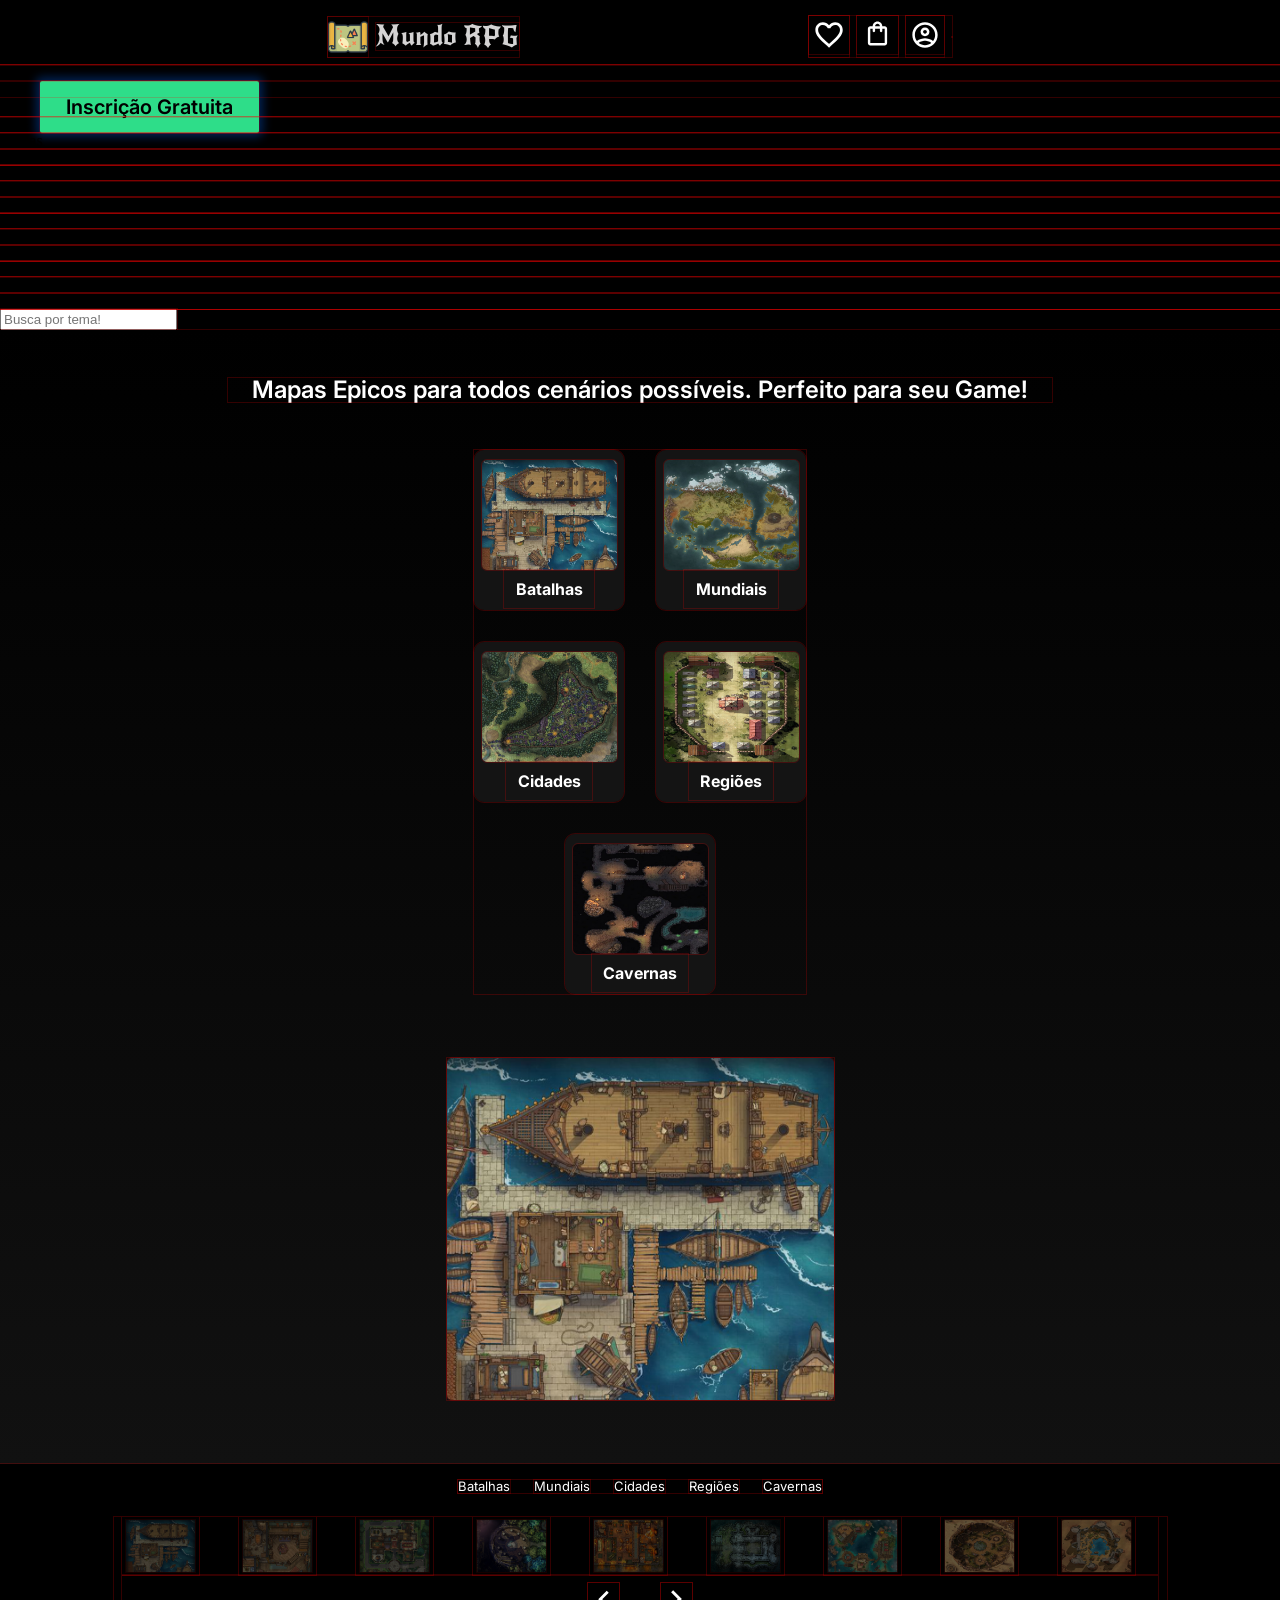
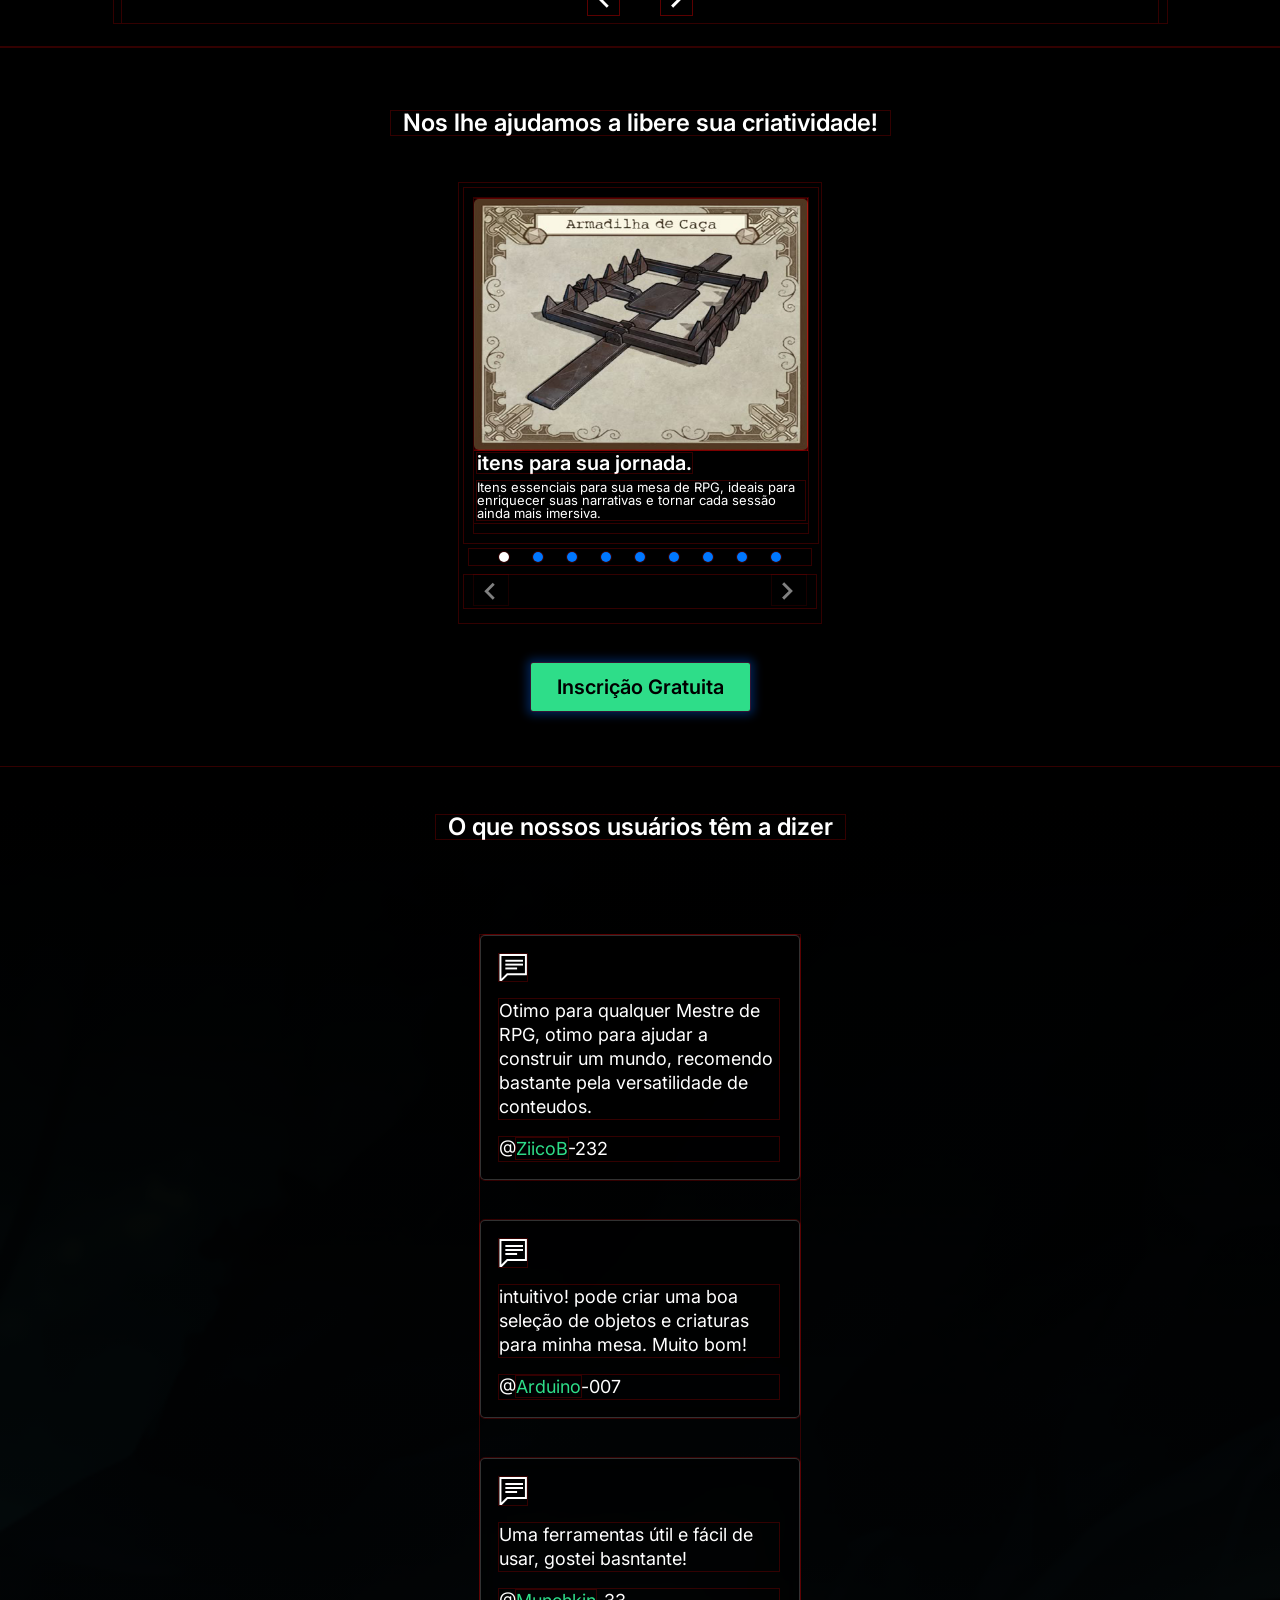
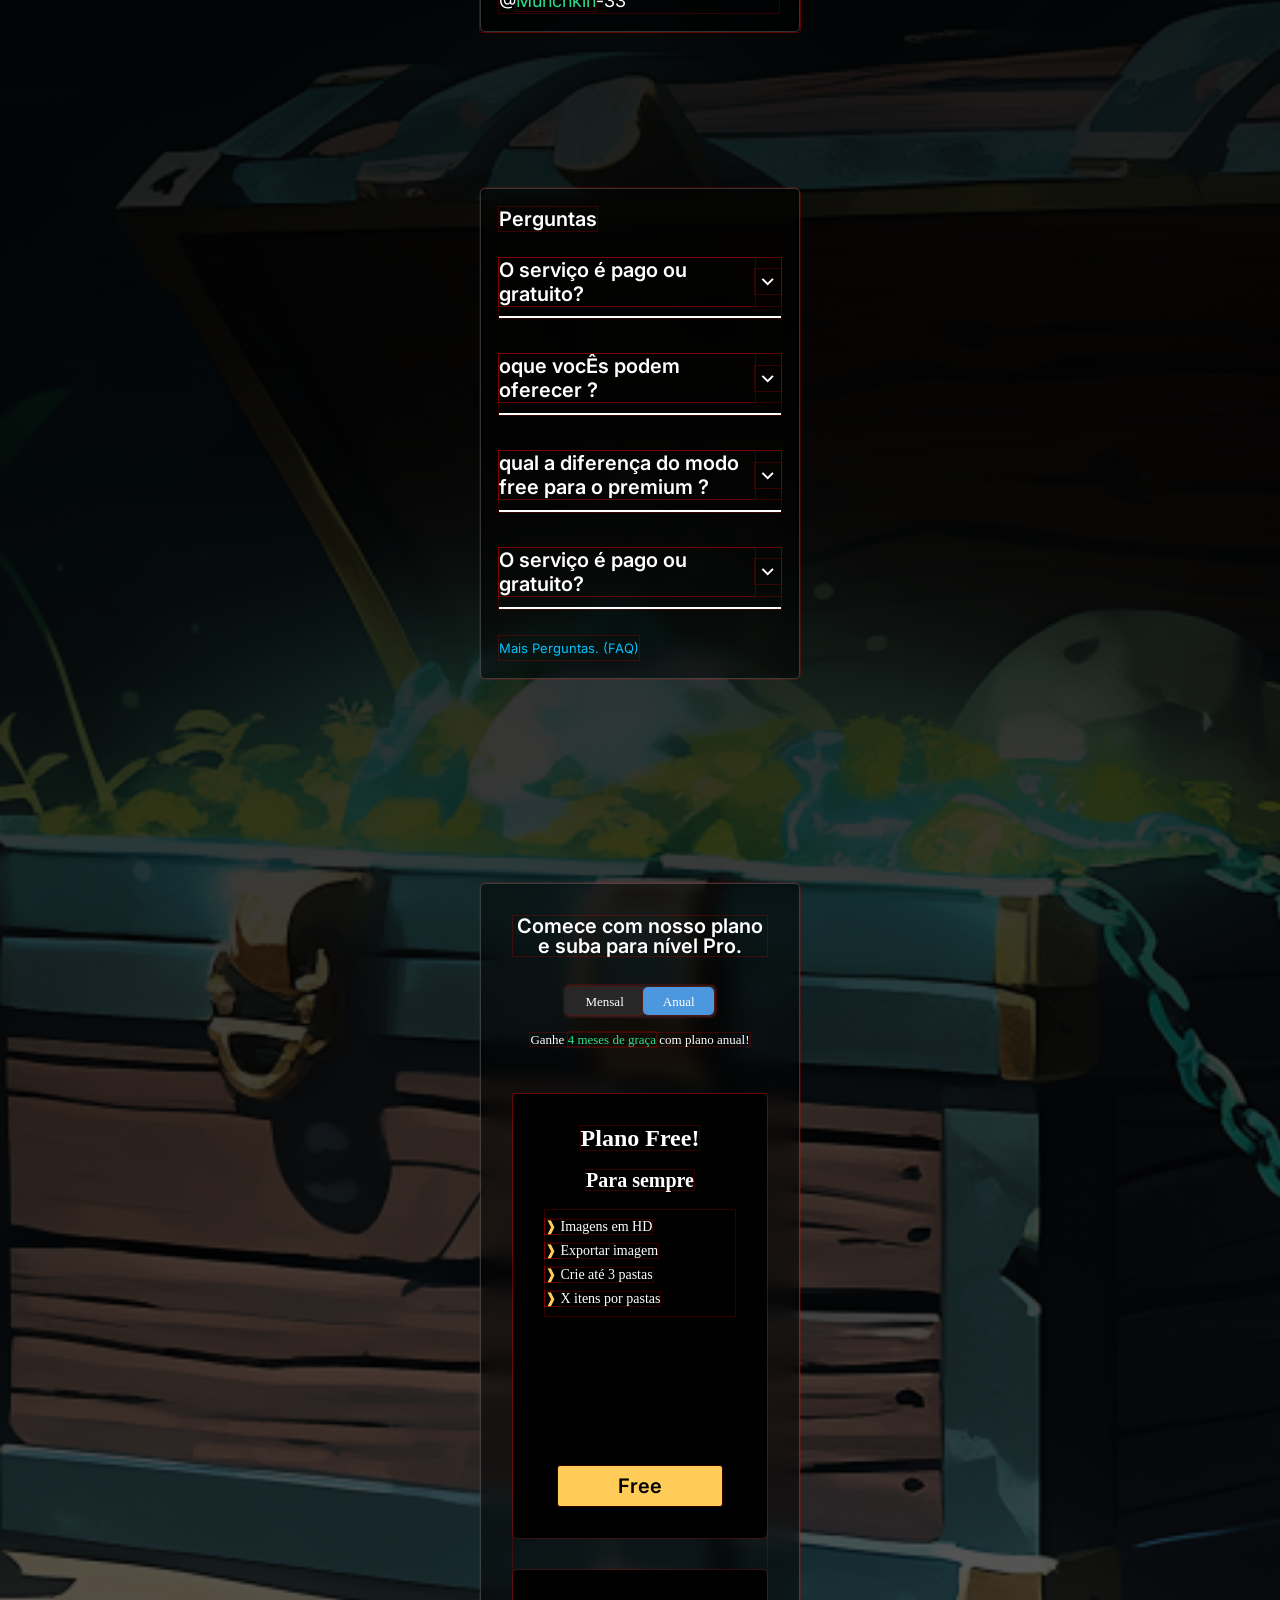
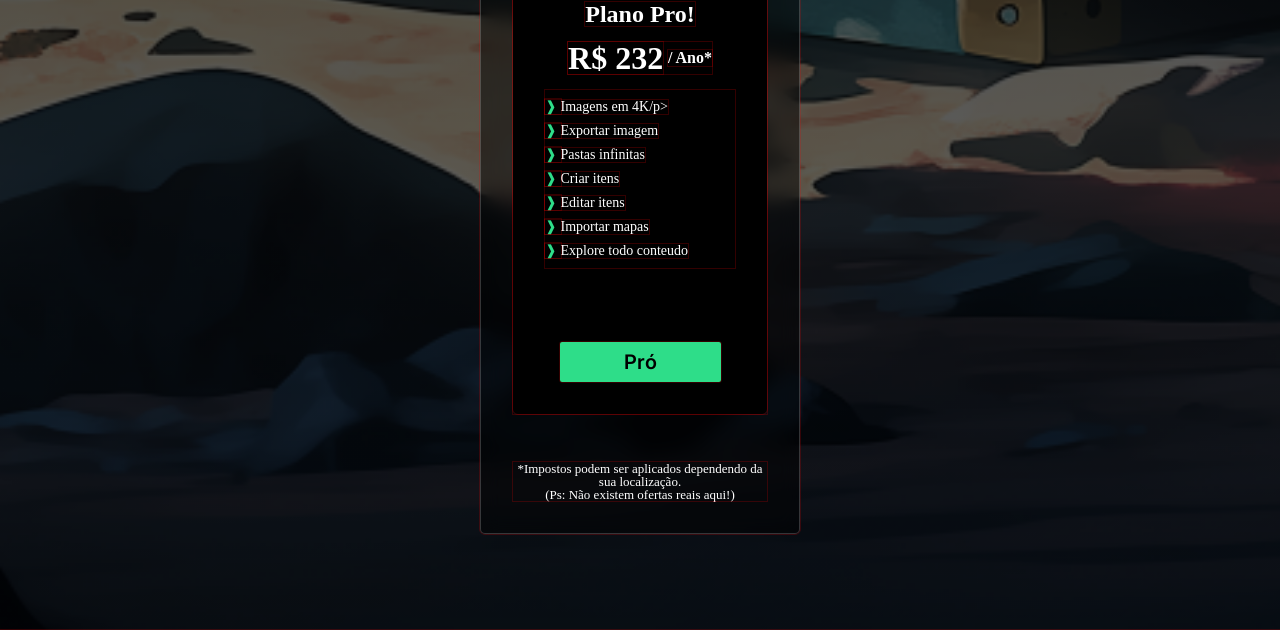
==== commit e4918995: "Siction final Concluído, talvez faça algumas alterações depois.  falta fazer o footer" ====
--- a/index.html
+++ b/index.html
@@ -384,46 +384,60 @@
             </p>
           </div>
         </div>
-      </div>
-
-      <div>
+        <p class="more_faq">Mais Perguntas. (FAQ)</p>
+      </div>
+
+      <div class="box_planos">
         <h2 class="titlo_comentario">Comece com nosso plano e suba para nível Pro.</h2>
         <div class="escolher-mes-ano">
-          <p class="mes-ano">Mensal</p>
-          <p class="mes-ano">Anual</p>
-        </div>
-        <p>Ganhe <strong>4 meses de graça</strong> com plano anual!</p>
+          <p class="mes">Mensal</p>
+          <p class="ano ano-ativo">Anual</p>
+        </div>
+        <p class="info-promo">Ganhe <strong>4 meses de graça</strong> com plano anual!</p>
+
         <div class="box-planos">
-          <div class="planos">
-            <h2 class="planos-titulo">Plano Gratuito!</h2>
-            <p class="beneficios"><strong class="beneficio-free">❱ </strong>Imagens em HD</p>
-            <p class="beneficios"><strong class="beneficio-free">❱ </strong>Exportar imagem</p>
-            <p class="beneficios"><strong class="beneficio-free">❱ </strong>crie até 3 pastas</p>
-            <p class="beneficios"><strong class="beneficio-free">❱ </strong>X itens por pastas</p>
+          <div class="planos free">
+            <h2 class="planos-titulo">Plano Free!</h2>
+            <p class="planos-free">Para sempre</p>
+            <div class="box-vantagens">
+              <p><strong class="beneficio-free">❱ </strong>Imagens em HD</p>
+              <p><strong class="beneficio-free">❱ </strong>Exportar imagem</p>
+              <p><strong class="beneficio-free">❱ </strong>Crie até 3 pastas</p>
+              <p><strong class="beneficio-free">❱ </strong>X itens por pastas</p>
+            </div>
             <a href="#" class="iniciar-free">Free</a>
           </div>
 
-          <div class="planos">
-            <h2 class="planos-titulo">Plano Gratuito!</h2>
-            <p class="beneficios"><strong class="beneficio-pro">❱ </strong>Imagens em 4K/p></p>
-            <p class="beneficios"><strong class="beneficio-pro">❱ </strong>Exportar imagem</p>
-            <p class="beneficios"><strong class="beneficio-pro">❱ </strong>Pastas infinitas</p>
-            <p class="beneficios"><strong class="beneficio-pro">❱ </strong>Criar itens</p>
-            <p class="beneficios"><strong class="beneficio-pro">❱ </strong>Editar itens</p>
-            <p class="beneficios"><strong class="beneficio-pro">❱ </strong>Importar mapas</p>
-            <p class="beneficios"><strong class="beneficio-pro">❱ </strong>Explore todo conteudo</p>
-            <a href="#" class="iniciar-pro">Inicie Pró</a>
-          </div>
-        </div>
-        <p class="informacao-fim">*Impostos podem ser aplicados dependendo da sua localização. (Ps: Não existem ofertas reais nesse template!)</p>
+          <div class="planos pro">
+            <h2 class="planos-titulo">Plano Pro!</h2>
+            <div class="box-valor-pro">
+              <p class="valor">R$ 232</p>
+              <p class="tempo">/ Ano*</p>
+            </div>
+            <div class="box-vantagens">
+              <p><strong class="beneficio-pro">❱ </strong>Imagens em 4K/p></p>
+              <p><strong class="beneficio-pro">❱ </strong>Exportar imagem</p>
+              <p><strong class="beneficio-pro">❱ </strong>Pastas infinitas</p>
+              <p><strong class="beneficio-pro">❱ </strong>Criar itens</p>
+              <p><strong class="beneficio-pro">❱ </strong>Editar itens</p>
+              <p><strong class="beneficio-pro">❱ </strong>Importar mapas</p>
+              <p><strong class="beneficio-pro">❱ </strong>Explore todo conteudo</p>
+            </div>
+            <a href="#" class="iniciar-pro">Pró</a>
+          </div>
+        </div>
+        <p class="informacao-fim">*Impostos podem ser aplicados dependendo da sua localização. <br />(Ps: Não existem ofertas reais aqui!)</p>
       </div>
     </section>
+
+    <footer></footer>
 
     <script src="https://cdn.jsdelivr.net/npm/swiper@11/swiper-bundle.min.js"></script>
     <script src="/js/script_swiper.js"></script>
     <script src="/js/script_carrossel.js"></script>
     <script src="/js/script_carrossel2.js"></script>
     <script src="/js/faq.js"></script>
+    <script src="/js/mes_ano.js"></script>
   </body>
 </html>
 
--- a/styles/style.css
+++ b/styles/style.css
@@ -28,12 +28,13 @@
   --texto-font-64: 64px;
   --texto-font-48: 48px;
   --texto-font-32: 32px;
+  --texto-font-28: 28px;
   --texto-font-24: 24px;
   --texto-font-20: 20px;
   --texto-font-18: 18px;
   --texto-font-16: 16px;
+  --texto-font-14: 14px;
   --texto-font-13: 13px;
-  --texto-font-28: 28px;
   --texto-font-11: 11px;
   --border-font-5: 5px;
 
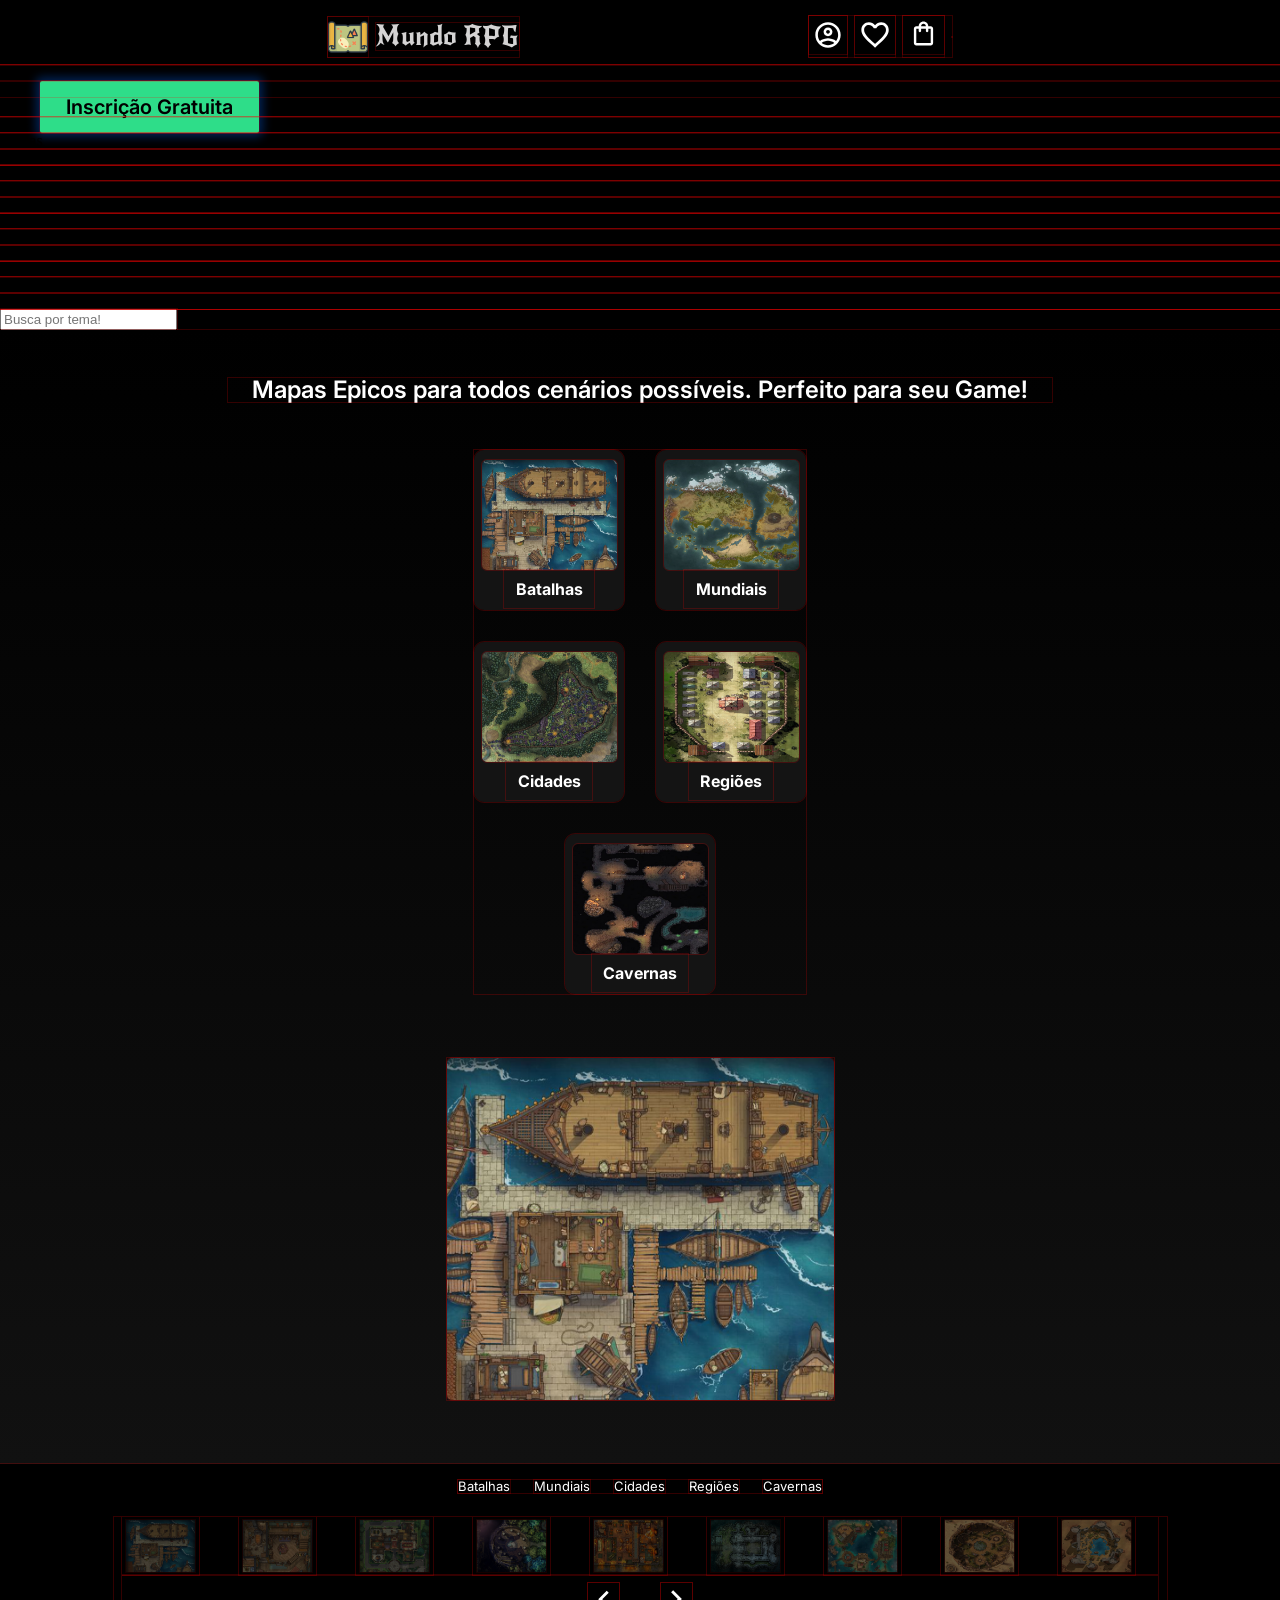
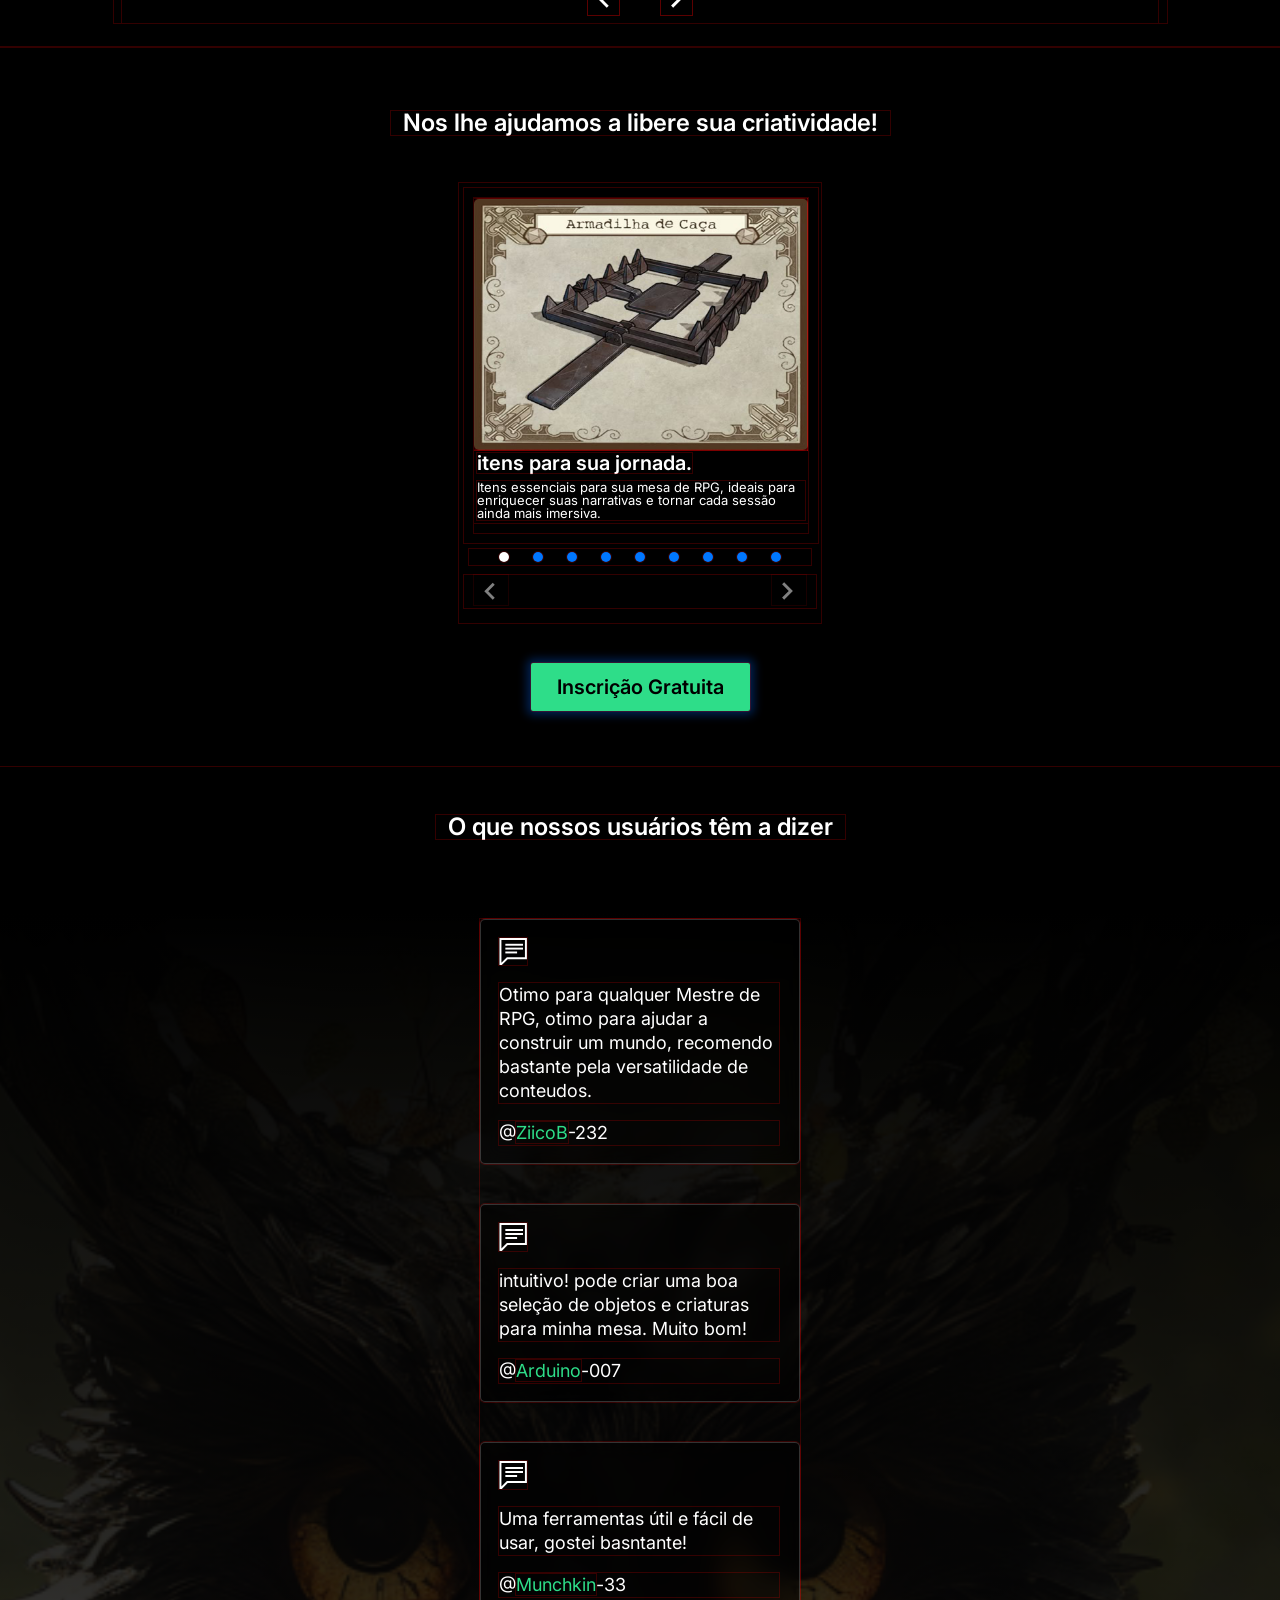
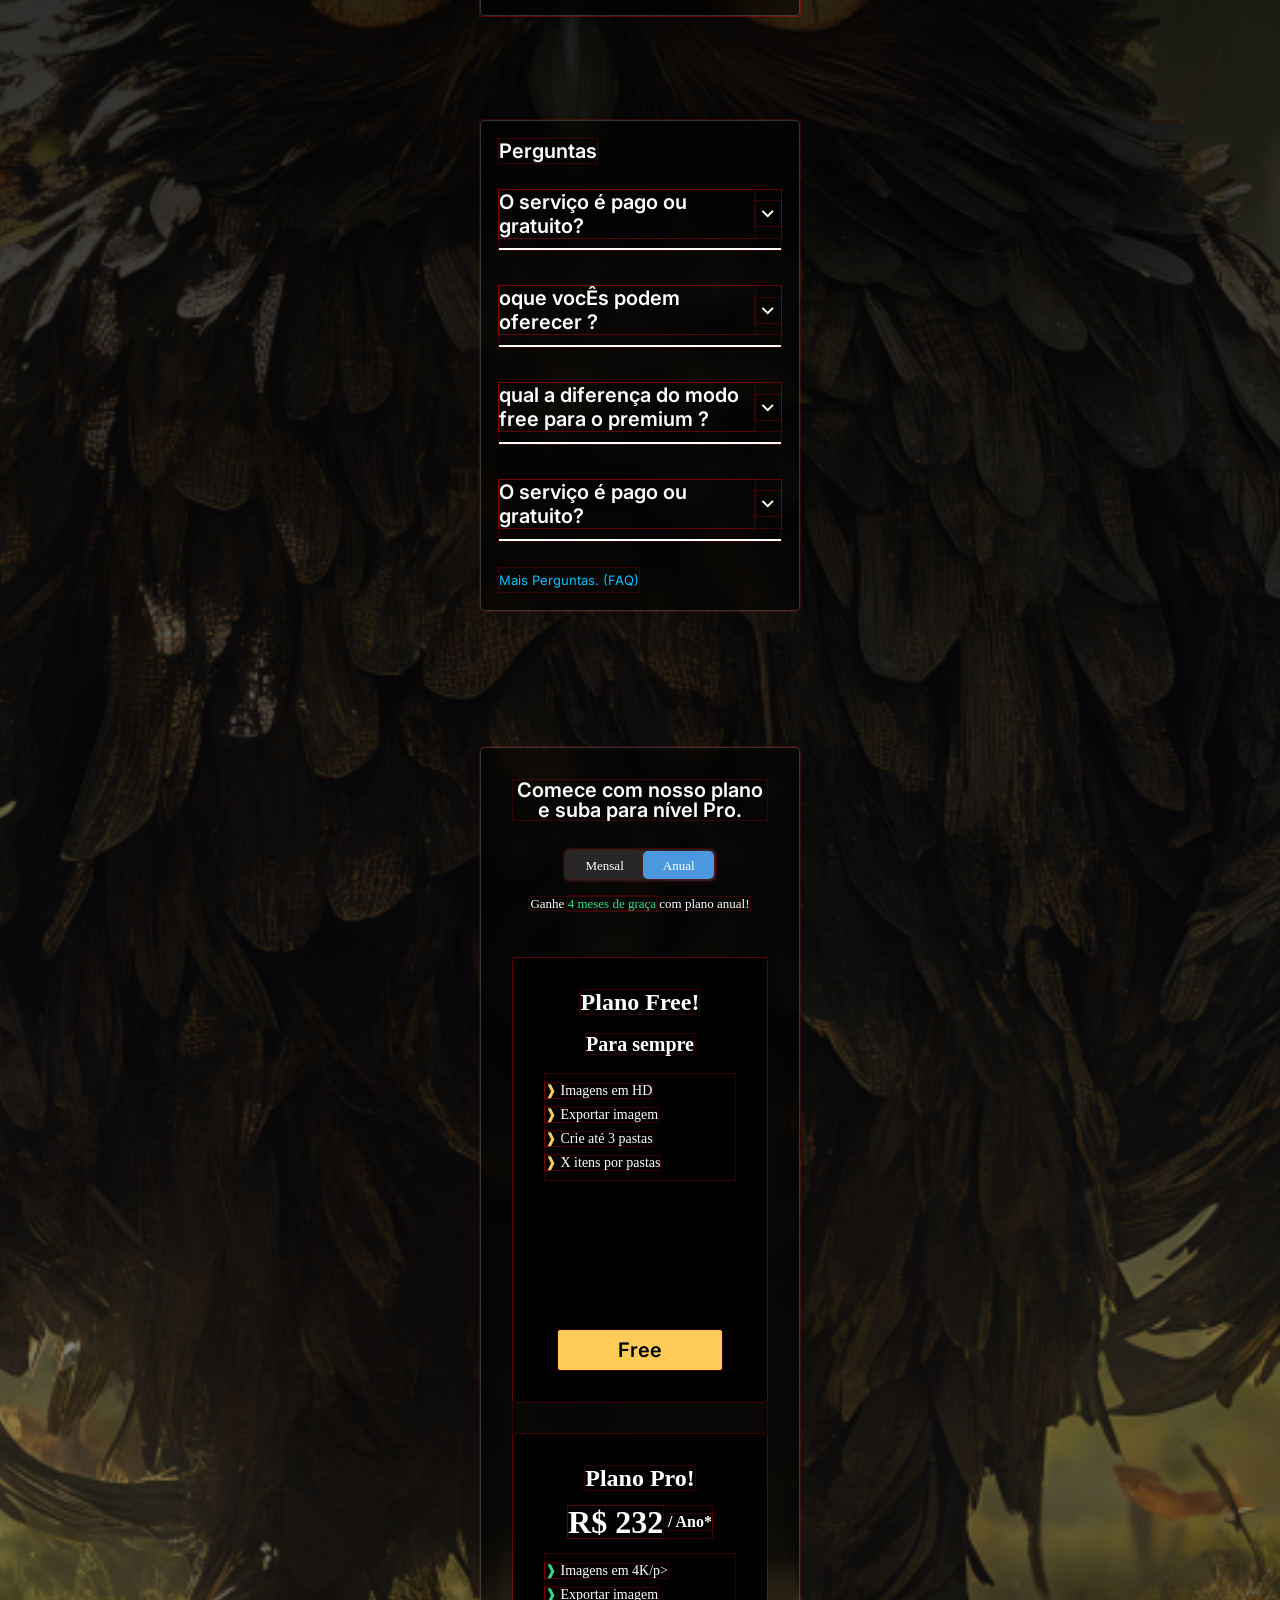
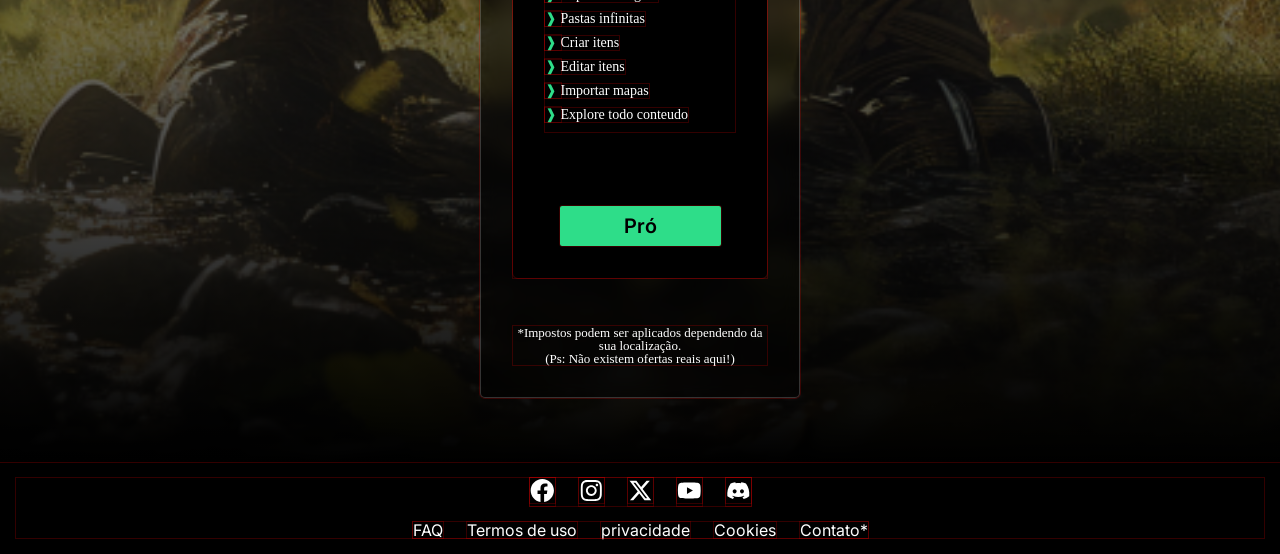
==== commit e61932ec: "atualização de detalhas depois vou fazer o responsivo e pagina de usuario" ====
--- a/index.html
+++ b/index.html
@@ -7,7 +7,7 @@
     <link rel="stylesheet" href="https://cdn.jsdelivr.net/npm/swiper@11/swiper-bundle.min.css" />
     <link rel="stylesheet" href="/styles/reset.css" />
     <link rel="stylesheet" href="/styles/responsive.css" />
-    <link rel="stylesheet" href="/styles/style.css" />
+    <link rel="stylesheet" href="/styles/h_style.css" />
   </head>
 
   <body>
@@ -18,9 +18,9 @@
           <h1>Mundo RPG</h1>
         </div>
         <div class="container">
+          <a href="#"><img src="/imagens2/Usuário.svg" alt="usuario" class="cont__imagem_cab" /></a>
           <a href="#"><img src="/imagens2/Favoritos.svg" alt="favoritos" class="cont__imagem_cab" /></a>
-          <a href="#"><img src="/imagens2/Compras.svg" alt="comprar" class="cont__imagem_cab" /></a>
-          <a href="#"><img src="/imagens2/Usuário.svg" alt="usuario" class="cont__imagem_cab" /></a>
+          <a href="#osplanos"><img src="/imagens2/Compras.svg" alt="comprar" class="cont__imagem_cab" /></a>
 
           <input type="checkbox" id="menu" class="container__botao" />
           <label for="menu">
@@ -323,7 +323,7 @@
         </div>
       </div>
 
-      <div class="box_accordion">
+      <div id="faq" class="box_accordion">
         <h2 class="titlo_comentario">Perguntas</h2>
 
         <div class="container_questions">
@@ -387,7 +387,7 @@
         <p class="more_faq">Mais Perguntas. (FAQ)</p>
       </div>
 
-      <div class="box_planos">
+      <div id="osplanos" class="box_planos">
         <h2 class="titlo_comentario">Comece com nosso plano e suba para nível Pro.</h2>
         <div class="escolher-mes-ano">
           <p class="mes">Mensal</p>
@@ -430,7 +430,22 @@
       </div>
     </section>
 
-    <footer></footer>
+    <footer class="rodape">
+      <div class="redes__sociais">
+        <a href="https://web.facebook.com/" target="_blank"><img src="/imagens2/Facebook.svg" alt="Facebook" class="social" /></a>
+        <a href="https://www.instagram.com/" target="_blank"><img src="/imagens2/Instagram.svg" alt="Instagram" class="social" /></a>
+        <a href="https://x.com/" target="_blank"><img src="/imagens2/Twitter.svg" alt="X" class="social" /></a>
+        <a href="https://www.youtube.com/" target="_blank"><img src="/imagens2/Youtube.svg" alt="Youtube" class="social" /></a>
+        <a href="https://discord.com/" target="_blank"><img src="/imagens2/Discord.svg" alt="Discord" class="social" /></a>
+      </div>
+      <div class="more__info">
+        <a href="#faq">FAQ</a>
+        <a href="#">Termos de uso</a>
+        <a href="#">privacidade</a>
+        <a href="#">Cookies</a>
+        <a href="contato.html" target="_blank">Contato*</a>
+      </div>
+    </footer>
 
     <script src="https://cdn.jsdelivr.net/npm/swiper@11/swiper-bundle.min.js"></script>
     <script src="/js/script_swiper.js"></script>
--- a/styles/h_style.css
+++ b/styles/h_style.css
@@ -0,0 +1,56 @@
+@import url("https://fonts.googleapis.com/css2?family=New+Rocker&display=swap");
+@import url("https://fonts.googleapis.com/css2?family=Inter:ital,opsz,wght@0,14..32,100..900;1,14..32,100..900&display=swap");
+
+@import url("/styles/Home/headers.css");
+@import url(/styles/home/banner.css);
+@import url("/styles/Home/colecao1.css");
+@import url("/styles/Home/colecao2.css");
+@import url("/styles/Home/colecao2.css");
+@import url("/styles/Home/final.css");
+@import url("/styles/Home/footer.css");
+
+:root {
+  --cabecalho-color: #0000005b;
+  --background-color: #000000;
+
+  --primary-color: #3498db;
+  --secondary-color: rgb(46, 221, 137);
+  --secondary-color-hover: rgb(84, 245, 167);
+
+  --logo-color: rgba(233, 232, 232, 0.911);
+  --logo-font: "New Rocker", sans-serif;
+  --logo-size: 27px;
+  --logo-sizeC: 22px;
+
+  --text-color: #ffffff;
+  --font-family: "Inter", "Inter fallback", Sans-serif;
+
+  --texto-font-64: 64px;
+  --texto-font-48: 48px;
+  --texto-font-32: 32px;
+  --texto-font-28: 28px;
+  --texto-font-24: 24px;
+  --texto-font-20: 20px;
+  --texto-font-18: 18px;
+  --texto-font-16: 16px;
+  --texto-font-14: 14px;
+  --texto-font-13: 13px;
+  --texto-font-11: 11px;
+  --border-font-5: 5px;
+
+  --box-shadow: 0 2px 5px rgba(13, 221, 30, 0.767);
+}
+/* redimencionamento padão para sites
+    390w, 428w, 640w, 750w, 828w, 1080w, 1200w, 1920w
+*/
+* {
+  outline: 1px solid rgba(255, 0, 0, 0.199);
+}
+
+body {
+  display: flex;
+  flex-direction: column;
+  justify-content: center;
+
+  background-color: var(--background-color);
+}
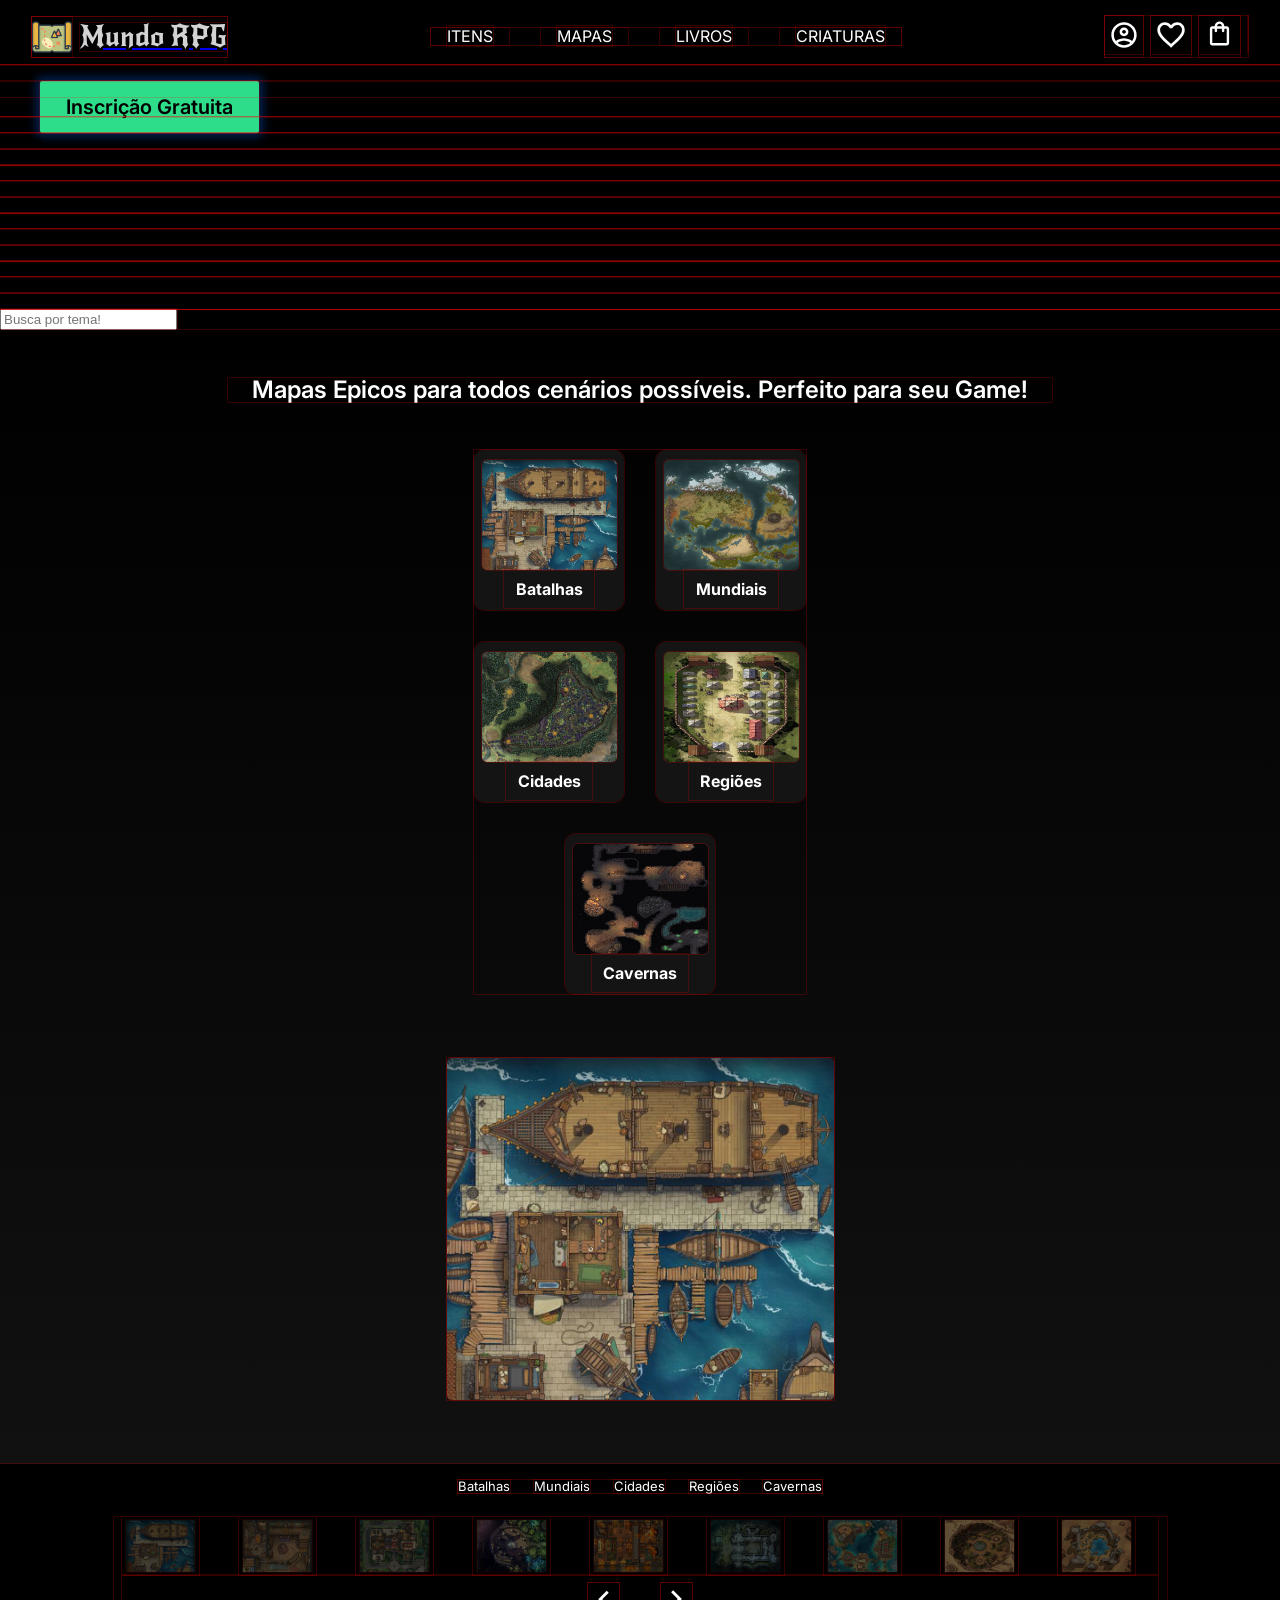
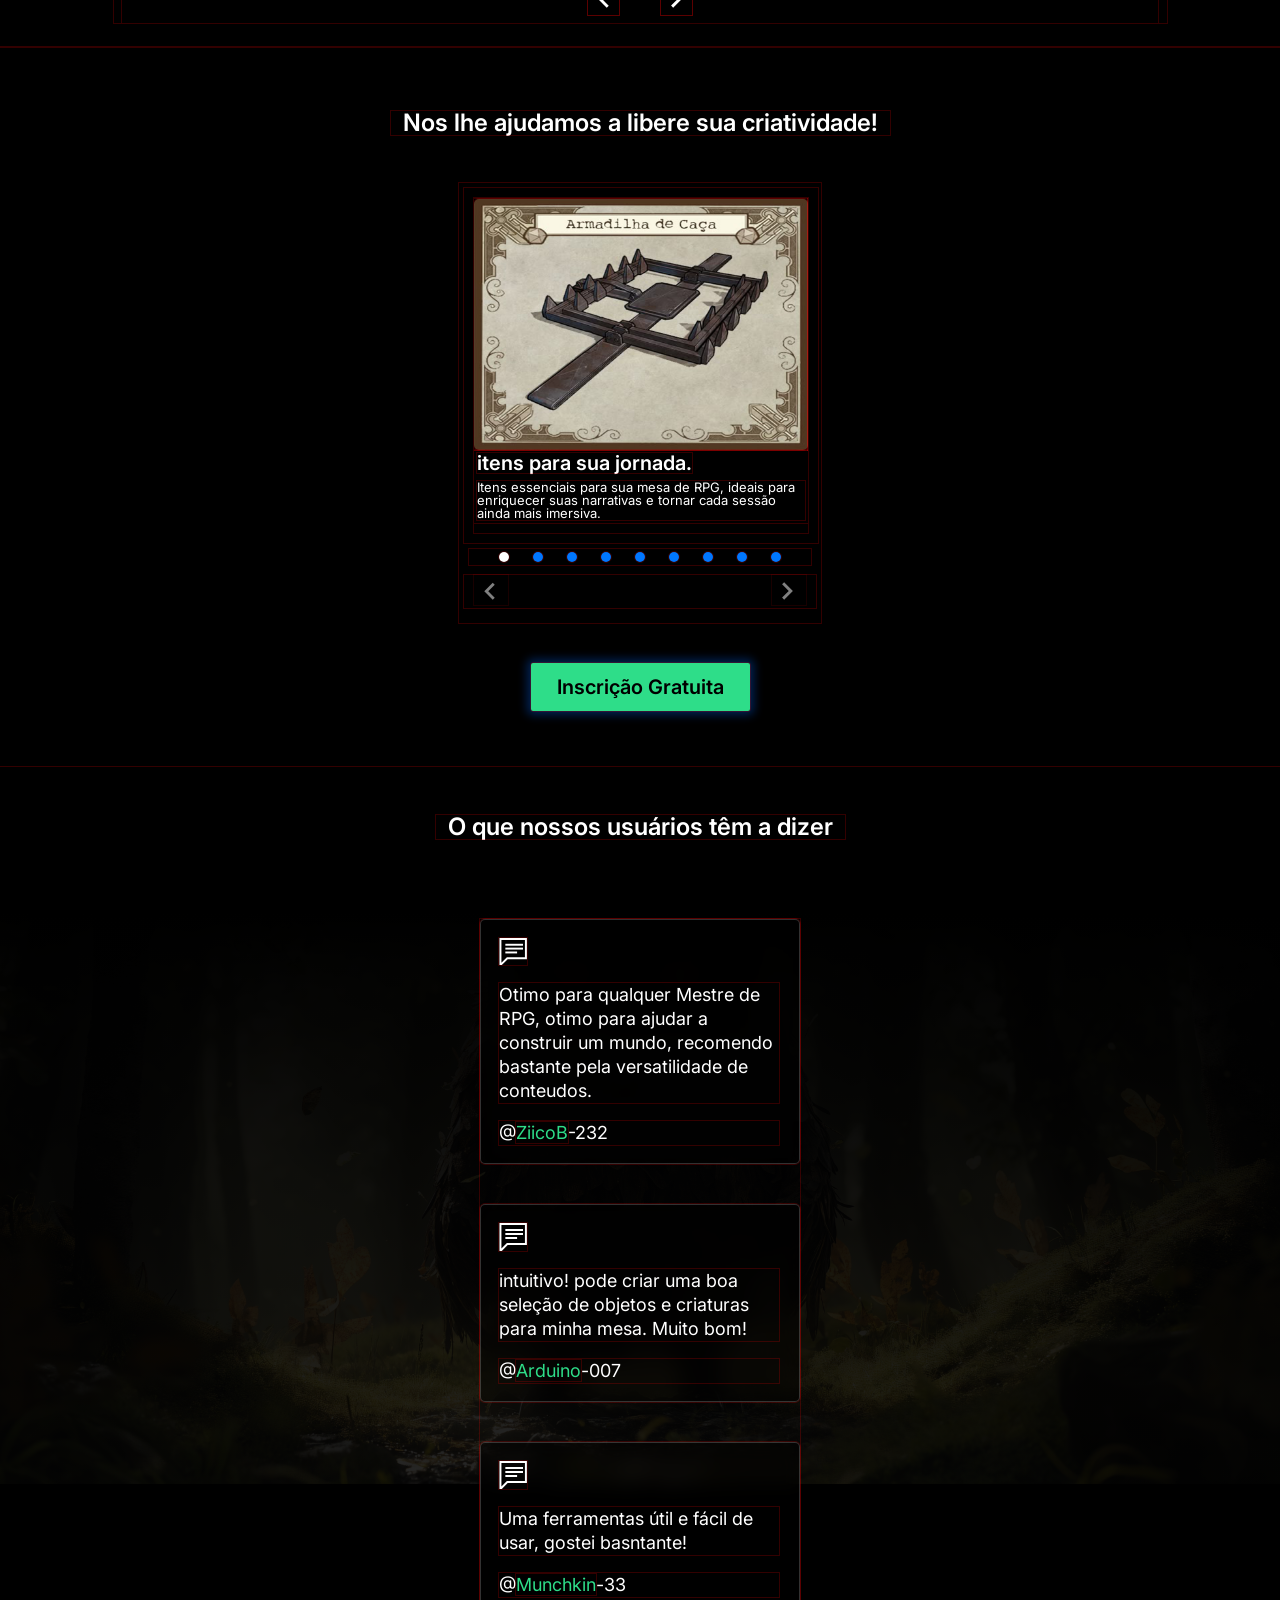
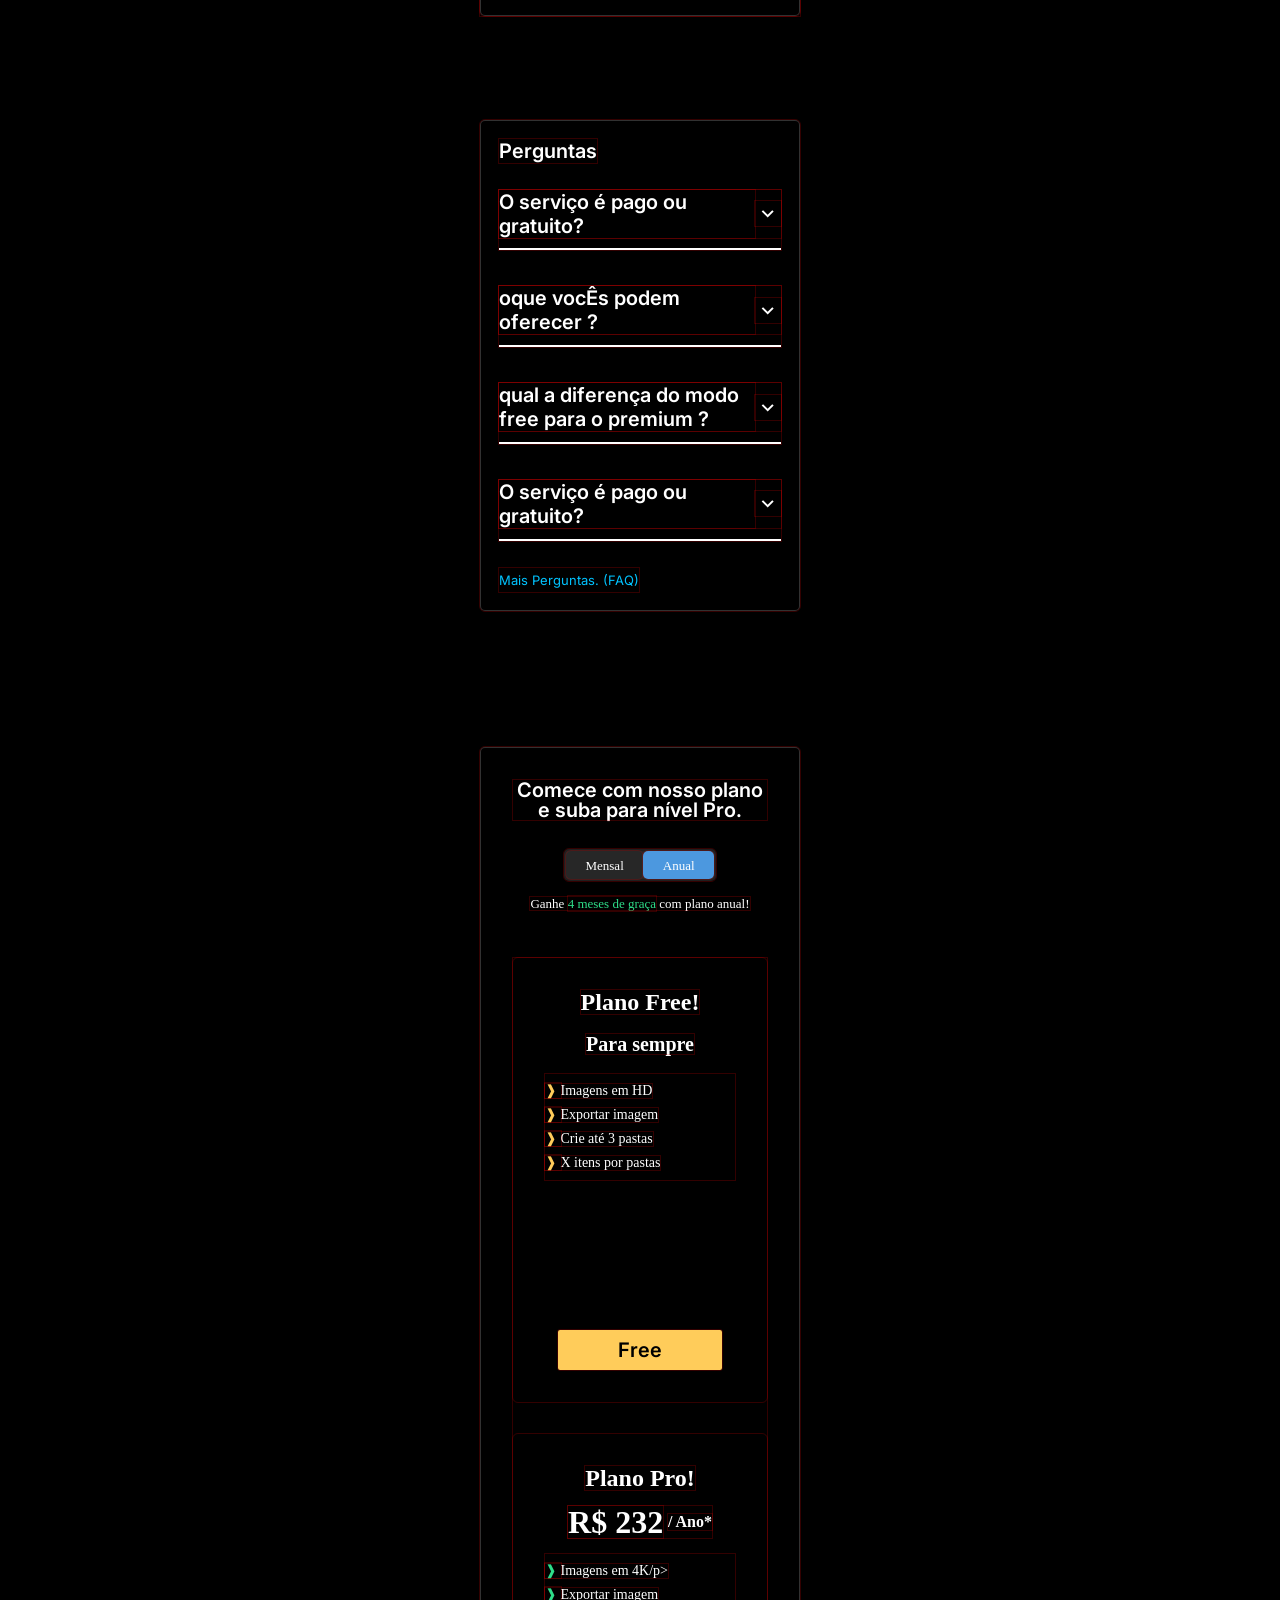
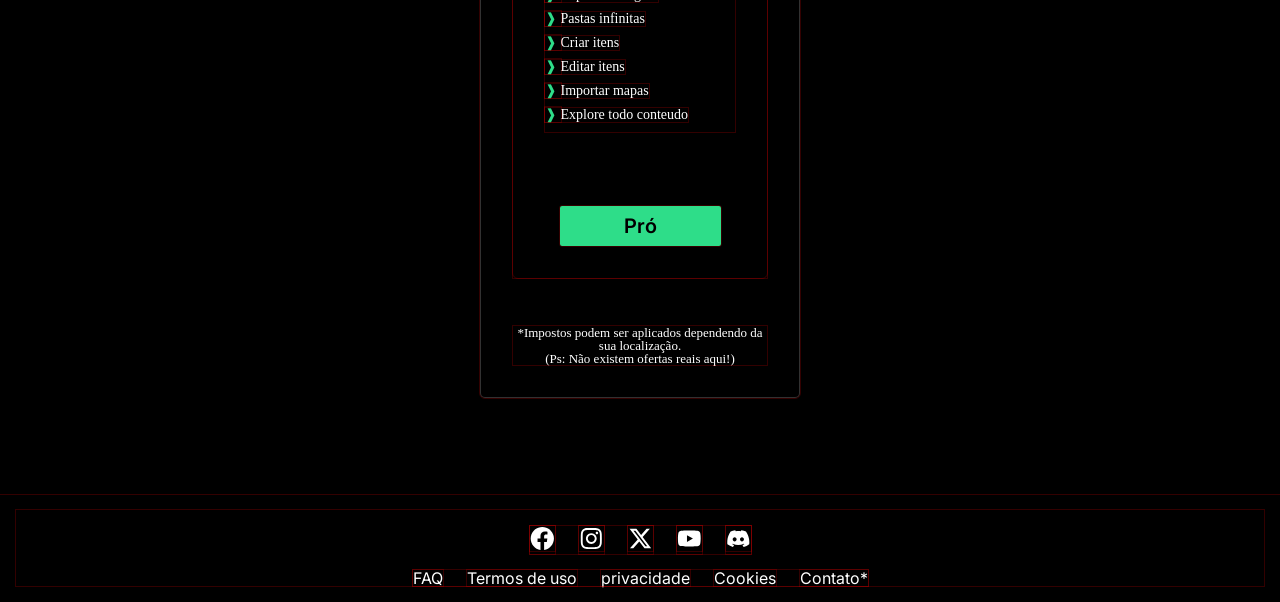
==== commit 8e6fc4f1: "Responsive Iniciando responsividade do site de mobile para Tablet / PC" ====
--- a/index.html
+++ b/index.html
@@ -7,17 +7,26 @@
     <link rel="stylesheet" href="https://cdn.jsdelivr.net/npm/swiper@11/swiper-bundle.min.css" />
     <link rel="stylesheet" href="/styles/reset.css" />
     <link rel="stylesheet" href="/styles/responsive.css" />
-    <link rel="stylesheet" href="/styles/h_style.css" />
+    <link rel="stylesheet" href="/styles/style.css" />
   </head>
 
   <body>
-    <section class="container__banner">
+    <section class="container__topo banner">
       <header class="cabecalho">
-        <div class="container">
-          <img src="/imagens2/logo.svg" alt="logo" class="logo" />
-          <h1>Mundo RPG</h1>
-        </div>
-        <div class="container">
+        <div class="container__logo">
+          <a href="index.html">
+            <img src="/imagens2/logo.svg" alt="logo" class="logo" />
+            <h1>Mundo RPG</h1>
+          </a>
+        </div>
+        <ul class="opcoes">
+          <li class="opcoes__item"><a href="#" class="opcoes__link">Itens</a></li>
+          <li class="opcoes__item"><a href="#" class="opcoes__link">Mapas</a></li>
+          <li class="opcoes__item"><a href="#" class="opcoes__link">Livros</a></li>
+          <li class="opcoes__item"><a href="#" class="opcoes__link">Criaturas</a></li>
+        </ul>
+
+        <div class="cont__imagem">
           <a href="#"><img src="/imagens2/Usuário.svg" alt="usuario" class="cont__imagem_cab" /></a>
           <a href="#"><img src="/imagens2/Favoritos.svg" alt="favoritos" class="cont__imagem_cab" /></a>
           <a href="#osplanos"><img src="/imagens2/Compras.svg" alt="comprar" class="cont__imagem_cab" /></a>
@@ -443,7 +452,7 @@
         <a href="#">Termos de uso</a>
         <a href="#">privacidade</a>
         <a href="#">Cookies</a>
-        <a href="contato.html" target="_blank">Contato*</a>
+        <a href="contato.html">Contato*</a>
       </div>
     </footer>
 
--- a/styles/style.css
+++ b/styles/style.css
@@ -0,0 +1,56 @@
+@import url("https://fonts.googleapis.com/css2?family=New+Rocker&display=swap");
+@import url("https://fonts.googleapis.com/css2?family=Inter:ital,opsz,wght@0,14..32,100..900;1,14..32,100..900&display=swap");
+
+@import url("/styles/Home/headers.css");
+@import url(/styles/home/banner.css);
+@import url("/styles/Home/colecao1.css");
+@import url("/styles/Home/colecao2.css");
+@import url("/styles/Home/colecao2.css");
+@import url("/styles/Home/final.css");
+@import url("/styles/Home/footer.css");
+/* Contato*/
+@import url("/styles/Usuario/contato.css");
+
+:root {
+  --cabecalho-color: #0000005b;
+  --background-color: #000000;
+
+  --primary-color: #3498db;
+  --secondary-color: rgb(46, 221, 137);
+  --secondary-color-hover: rgb(84, 245, 167);
+
+  --logo-color: rgba(233, 232, 232, 0.911);
+  --logo-font: "New Rocker", sans-serif;
+
+  --text-color: #ffffff;
+  --font-family: "Inter", "Inter fallback", Sans-serif;
+
+  --texto-font-64: 64px;
+  --texto-font-48: 48px;
+  --texto-font-32: 32px;
+  --texto-font-28: 28px;
+  --texto-font-24: 24px;
+  --texto-font-20: 20px;
+  --texto-font-18: 18px;
+  --texto-font-16: 16px;
+  --texto-font-14: 14px;
+  --texto-font-13: 13px;
+  --texto-font-11: 11px;
+  --border-font-5: 5px;
+
+  --box-shadow: 0 2px 5px rgba(13, 221, 30, 0.767);
+}
+/* redimencionamento padão para sites
+    390w, 428w, 640w, 750w, 828w, 1080w, 1200w, 1920w
+*/
+* {
+  outline: 1px solid rgba(255, 0, 0, 0.199);
+}
+
+body {
+  display: flex;
+  flex-direction: column;
+  justify-content: center;
+
+  background-color: var(--background-color);
+}
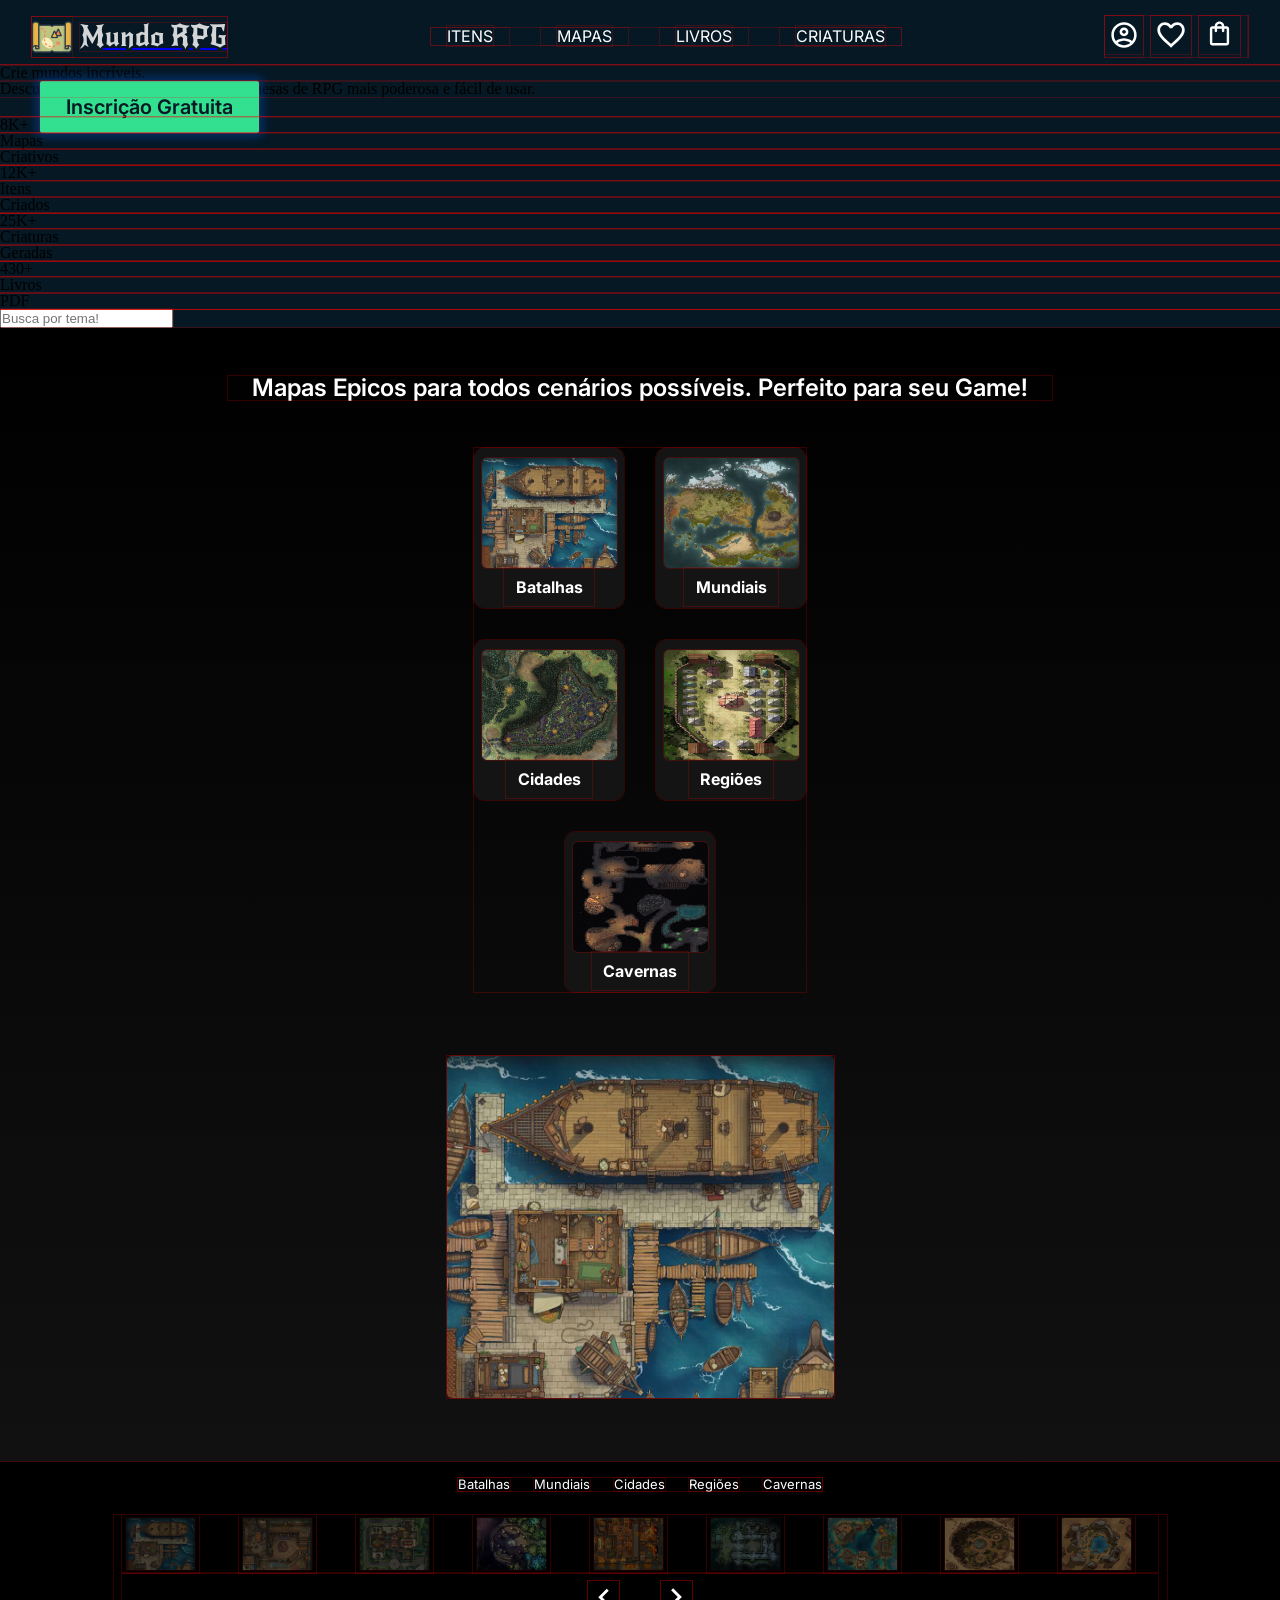
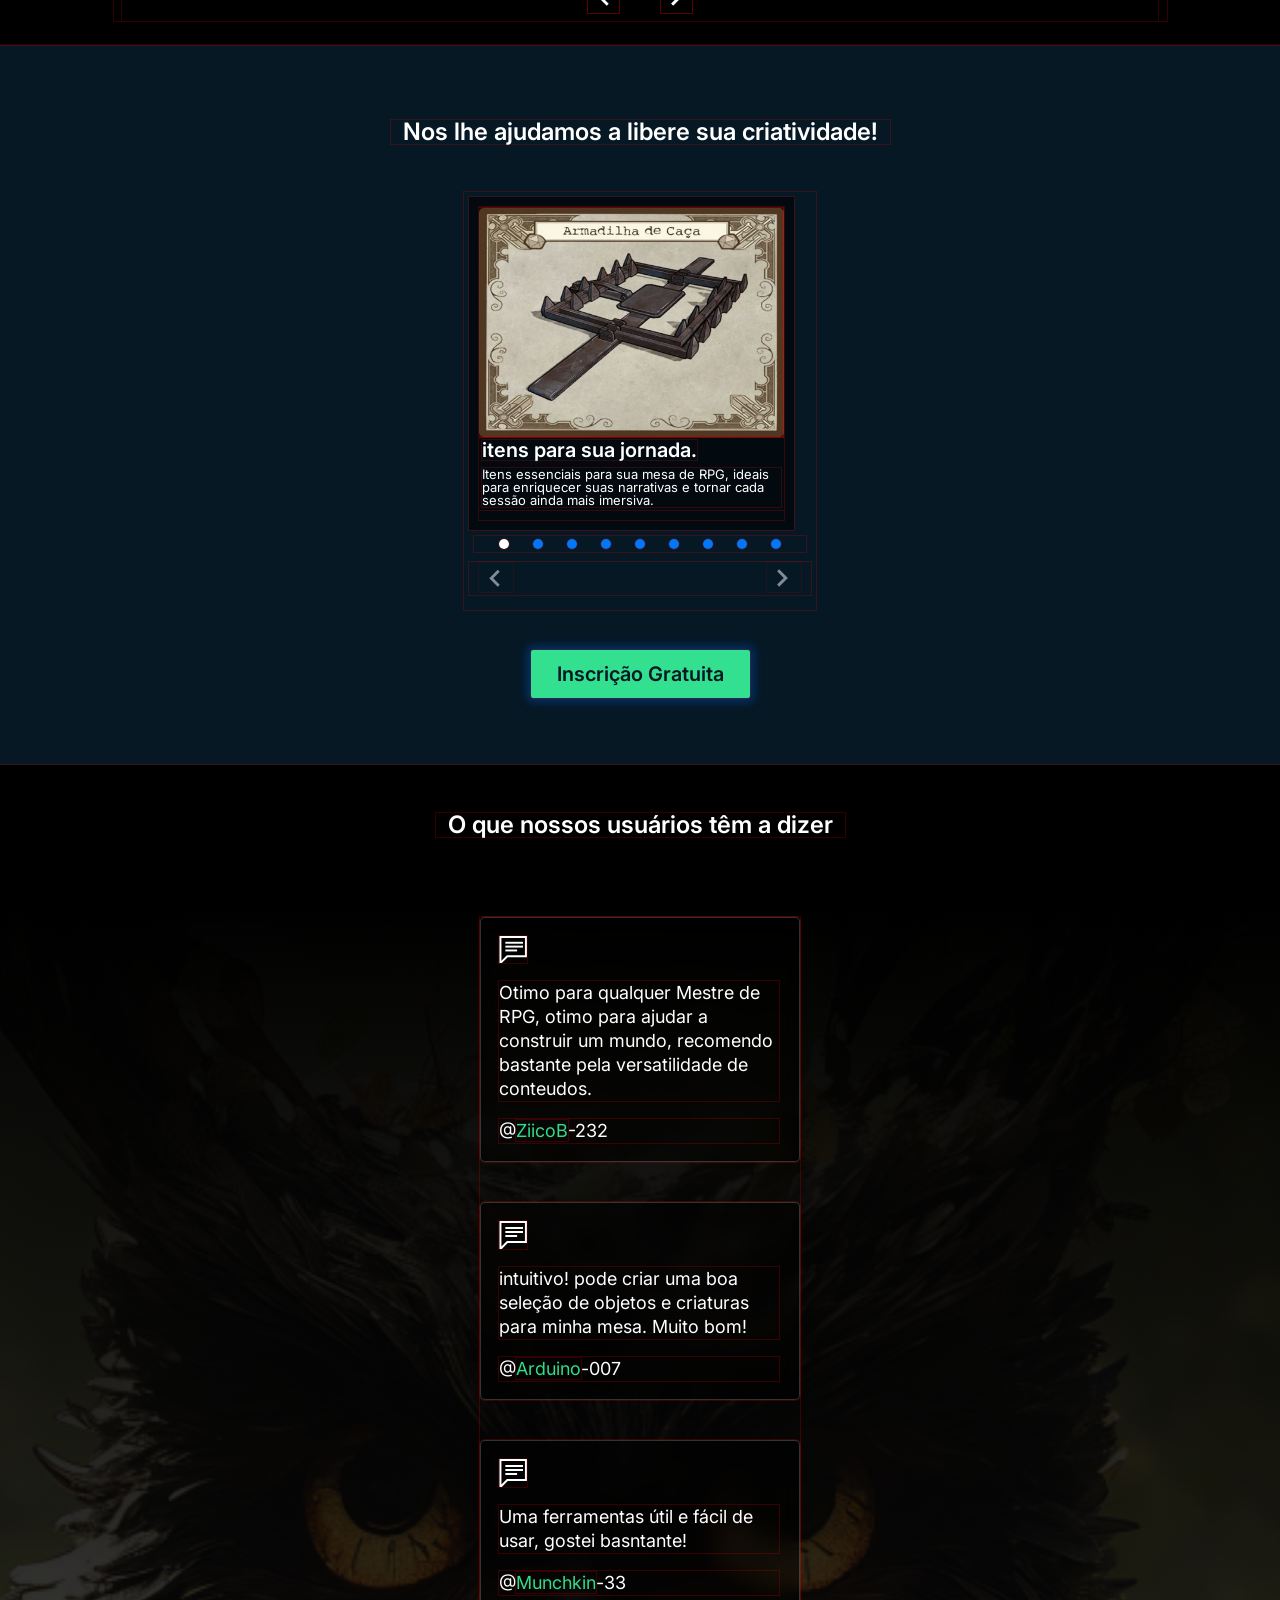
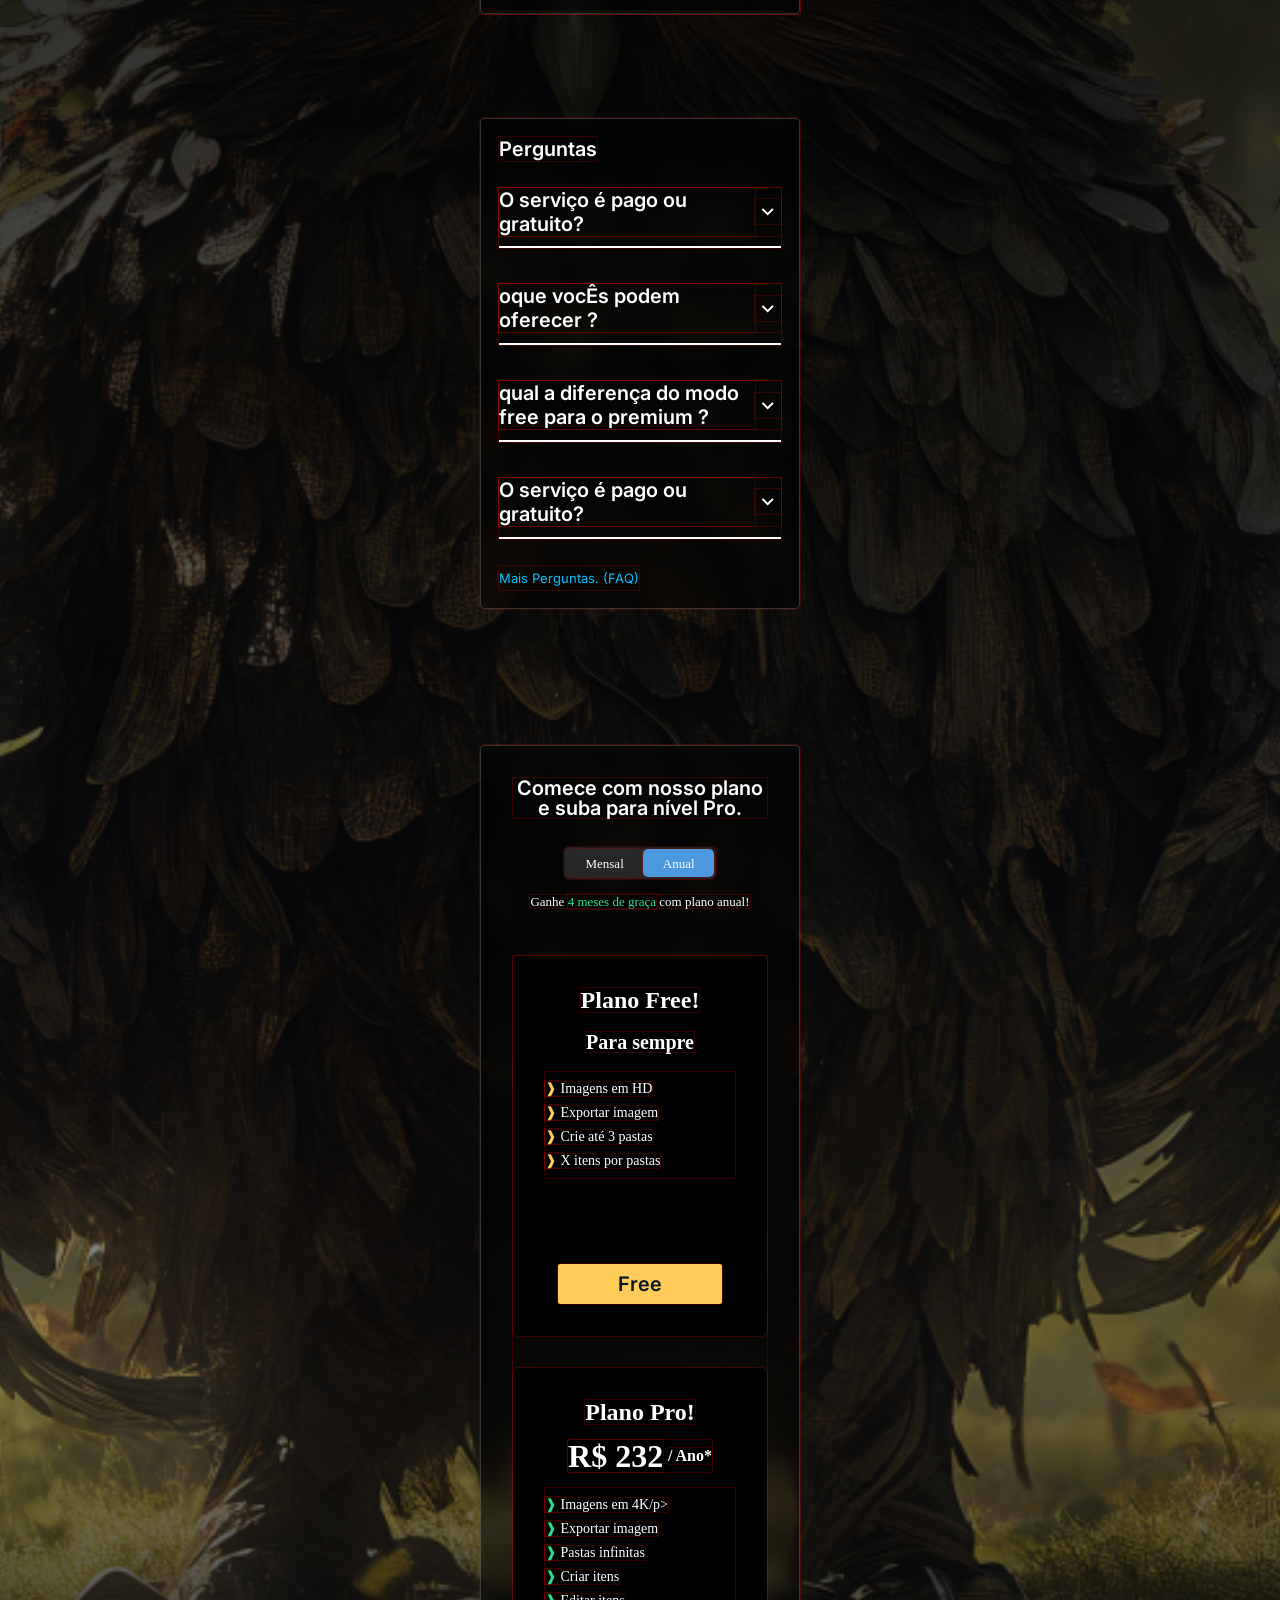
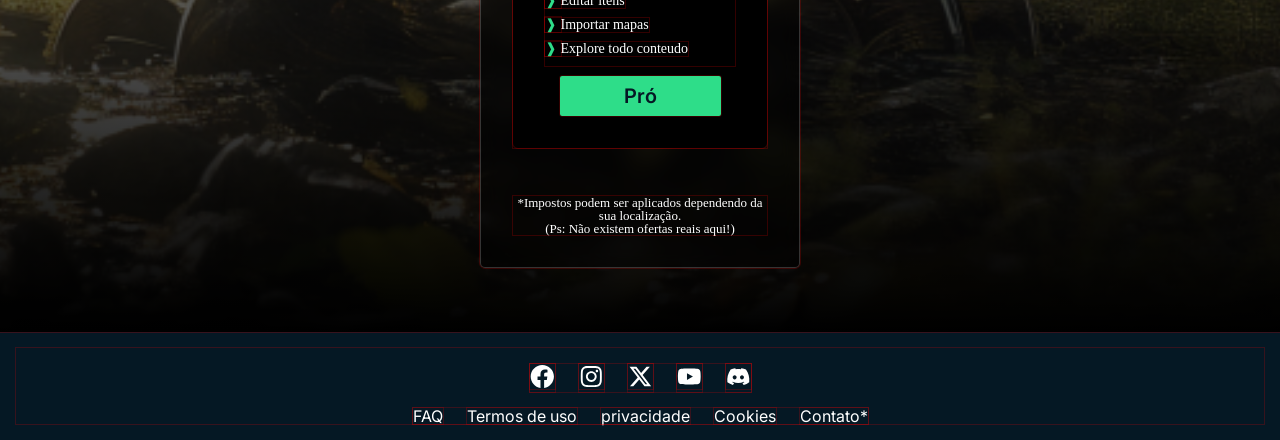
==== commit 6506ad62: "," ====
--- a/index.html
+++ b/index.html
@@ -1,4 +1,4 @@
-<!DOCTYPE html>
+<!doctype html>
 <html lang="en">
   <head>
     <meta charset="UTF-8" />
@@ -39,7 +39,7 @@
             <li class="lista-menu__item"><a href="#" class="lista-menu__links">PERFIL</a></li>
             <li class="lista-menu__item"><a href="#" class="lista-menu__links">FAVORITOS</a></li>
             <li class="lista-menu__item"><a href="#" class="lista-menu__links">NOSSOS PLANOS</a></li>
-            <li class="lista-menu__item"><a href="#" class="lista-menu__categorias">=== CATEGORIAS RPG ===</a></li>
+            <li class="lista-menu__item"><a href="#" class="lista-menu__categorias">| CATEGORIAS RPG |</a></li>
             <li class="lista-menu__item"><a href="#" class="lista-menu__links">ITENS</a></li>
             <li class="lista-menu__item"><a href="#" class="lista-menu__links">MAPAS</a></li>
             <li class="lista-menu__item"><a href="#" class="lista-menu__links">LIVROS</a></li>
--- a/styles/style.css
+++ b/styles/style.css
@@ -12,12 +12,11 @@
 @import url("/styles/Usuario/contato.css");
 
 :root {
-  --cabecalho-color: #0000005b;
-  --background-color: #000000;
+  --background-color: #051824;
 
   --primary-color: #3498db;
-  --secondary-color: rgb(46, 221, 137);
-  --secondary-color-hover: rgb(84, 245, 167);
+  --secondary-color: #32e08f;
+  --secondary-color-hover: #32e0c4;
 
   --logo-color: rgba(233, 232, 232, 0.911);
   --logo-font: "New Rocker", sans-serif;
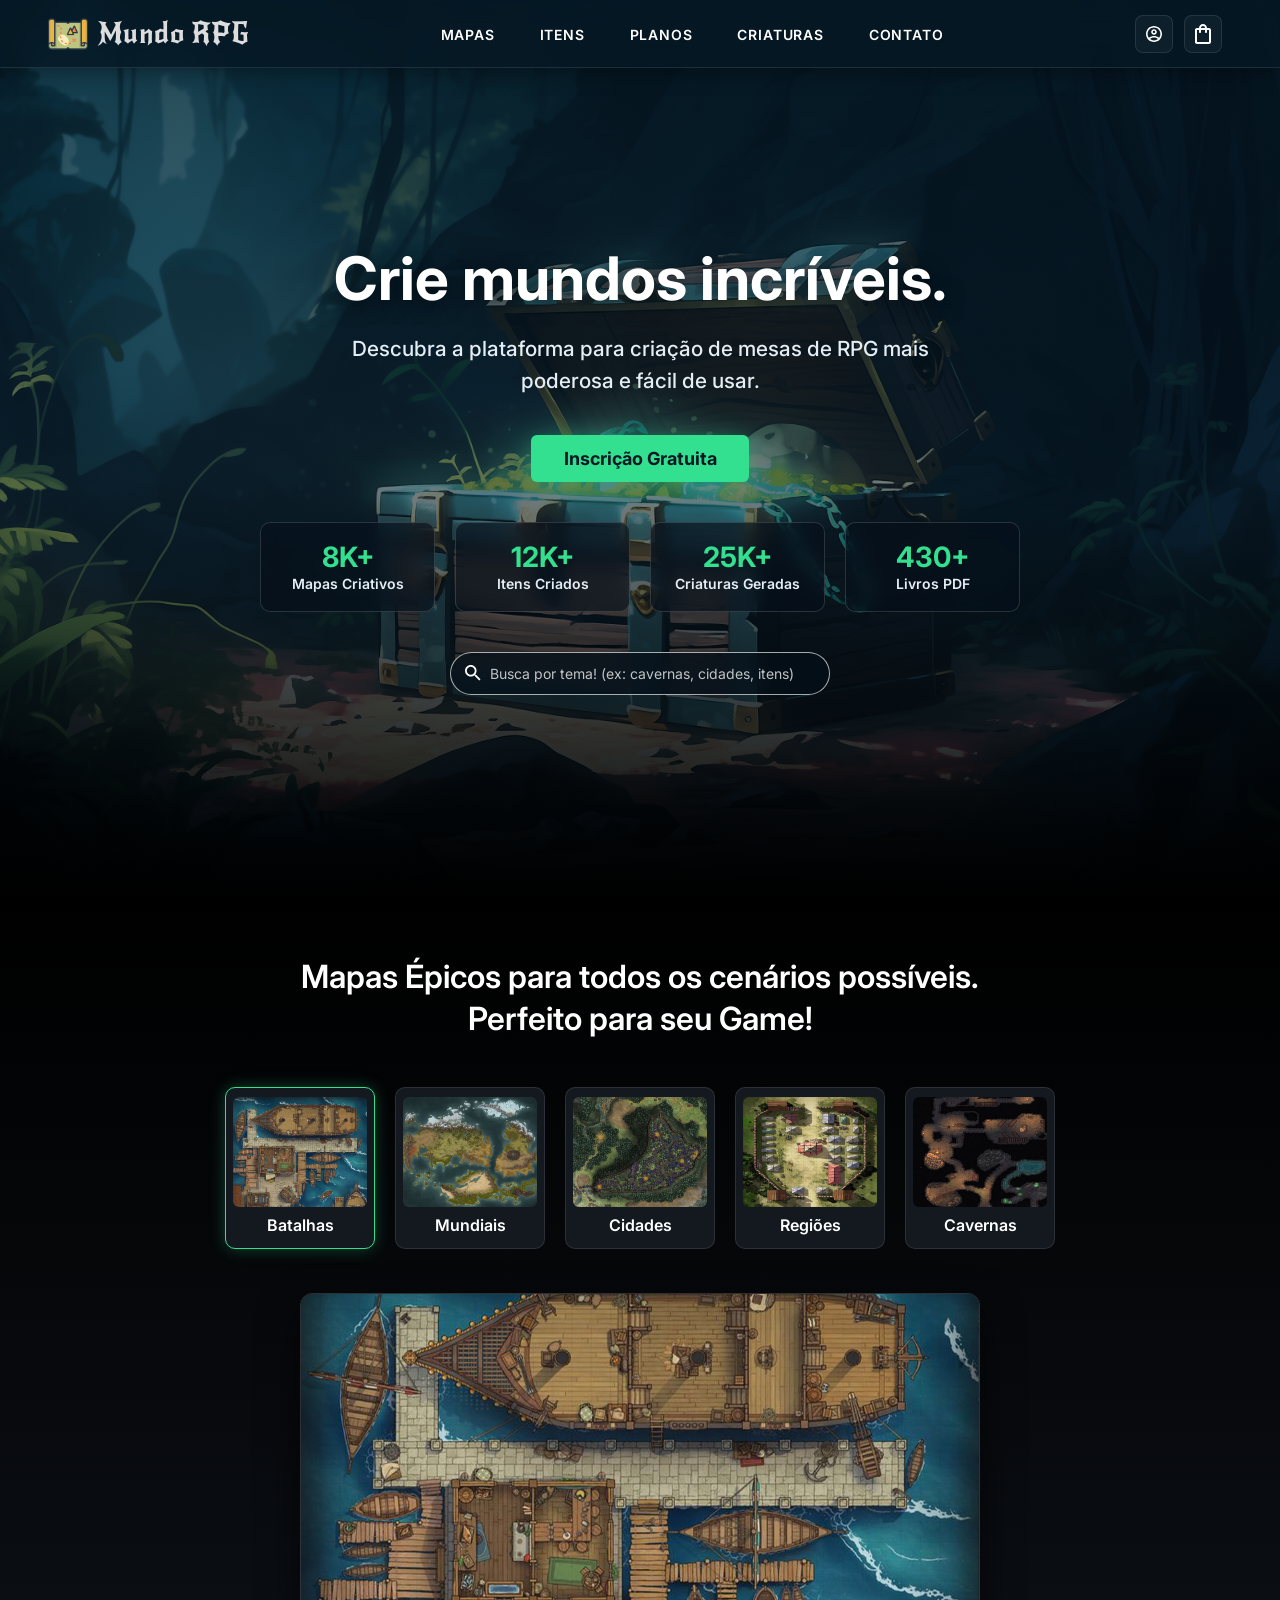
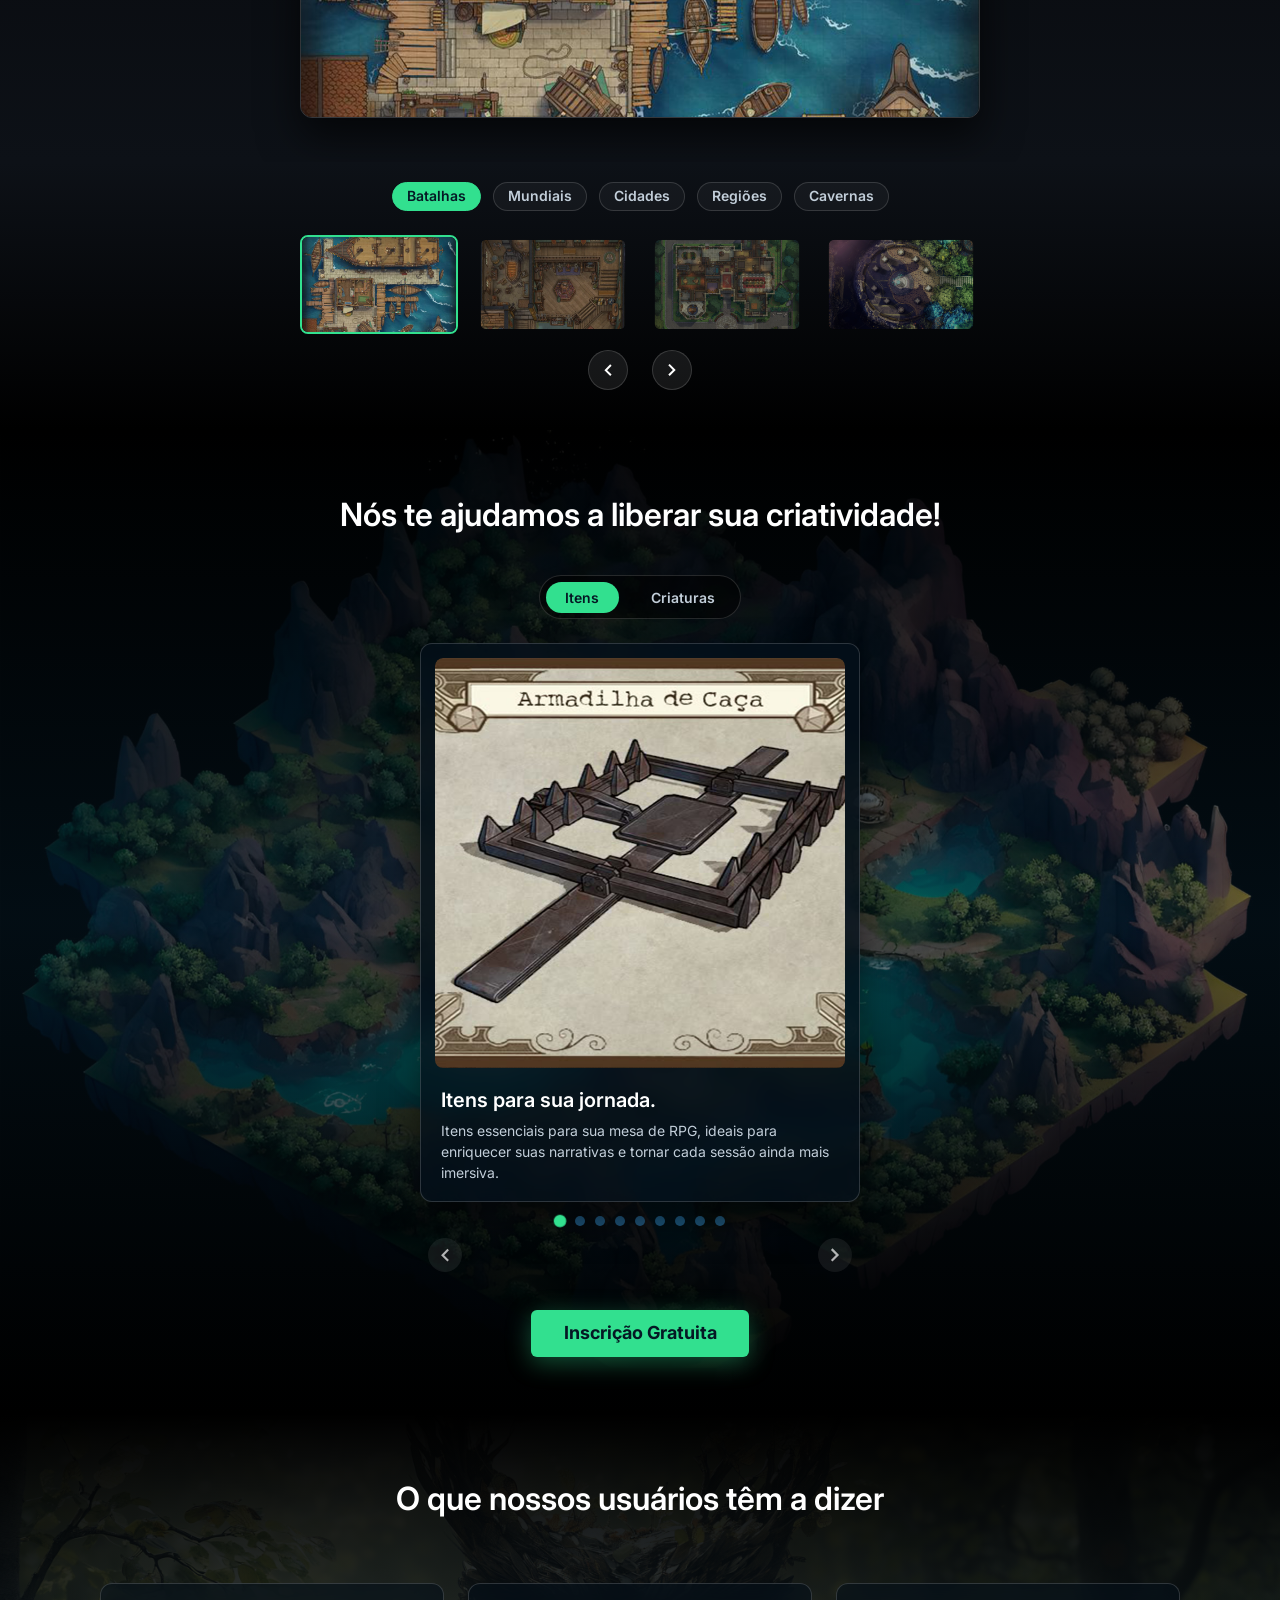
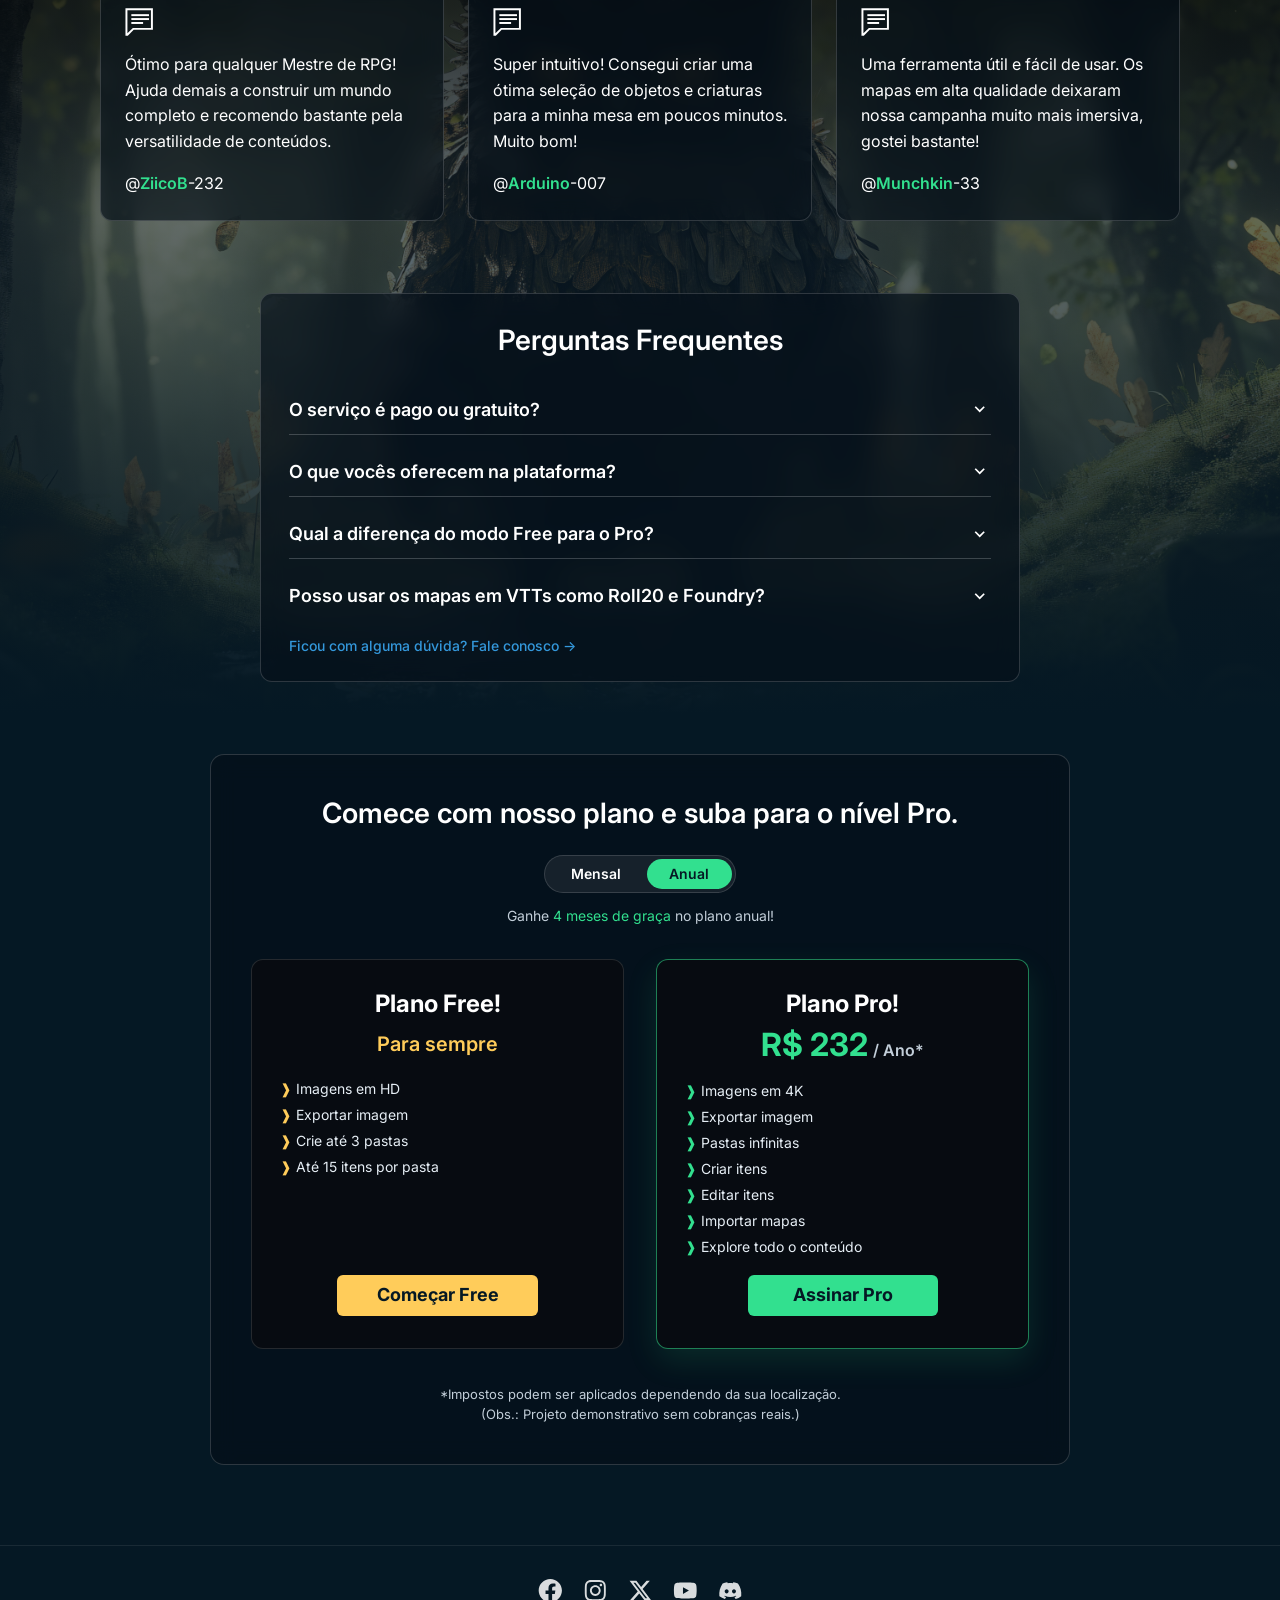
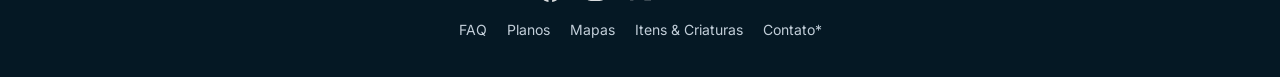
==== commit 803c2d05: "Correções" ====
--- a/index.html
+++ b/index.html
@@ -1,219 +1,170 @@
 <!doctype html>
-<html lang="en">
+<html lang="pt-BR">
   <head>
     <meta charset="UTF-8" />
     <meta name="viewport" content="width=device-width, initial-scale=1.0" />
-    <title>RPG Maps</title>
+    <title>Mundo RPG — Mapas, Itens e Criaturas</title>
     <link rel="stylesheet" href="https://cdn.jsdelivr.net/npm/swiper@11/swiper-bundle.min.css" />
-    <link rel="stylesheet" href="/styles/reset.css" />
-    <link rel="stylesheet" href="/styles/responsive.css" />
-    <link rel="stylesheet" href="/styles/style.css" />
+    <link rel="stylesheet" href="styles/reset.css" />
+    <link rel="stylesheet" href="styles/style.css" />
   </head>
 
   <body>
+    <header class="cabecalho">
+      <div class="container__logo">
+        <a href="index.html">
+          <img src="imagens2/logo.svg" alt="Logo Mundo RPG" class="logo" />
+          <h1>Mundo RPG</h1>
+        </a>
+      </div>
+
+      <ul class="opcoes">
+        <li class="opcoes__item"><a href="#mapas" class="opcoes__link">Mapas</a></li>
+        <li class="opcoes__item"><a href="#itens" class="opcoes__link" data-nav-colecao="itens">Itens</a></li>
+        <li class="opcoes__item"><a href="#osplanos" class="opcoes__link">Planos</a></li>
+        <li class="opcoes__item"><a href="#itens" class="opcoes__link" data-nav-colecao="criaturas">Criaturas</a></li>
+        <li class="opcoes__item"><a href="contato.html" class="opcoes__link">Contato</a></li>
+      </ul>
+
+      <div class="cont__imagem">
+        <button type="button" id="btn-abrir-login" class="header-icon-action btn-login-trigger" aria-label="Fazer login" title="Fazer login">
+          <img src="imagens2/Usuário.svg" alt="Login" class="cont__imagem_cab" />
+        </button>
+        <button type="button" id="btn-favoritos" class="header-icon-action btn-favoritos" aria-label="Favoritos" title="Favoritos">
+          <img src="imagens2/Favoritos.svg" alt="Favoritos" class="cont__imagem_cab" />
+        </button>
+        <a href="#osplanos" class="header-icon-action" aria-label="Nossos planos" title="Nossos planos">
+          <img src="imagens2/Compras.svg" alt="Planos" class="cont__imagem_cab" />
+        </a>
+
+        <input type="checkbox" id="menu" class="container__botao" />
+        <label for="menu" aria-label="Abrir menu">
+          <span class="cabecalho_menu-hamburguer"></span>
+        </label>
+        <ul class="lista-menu">
+          <li class="lista-menu__item">
+            <button type="button" class="lista-menu__links lista-menu__btn-login">LOGIN</button>
+          </li>
+          <li class="lista-menu__item"><a href="contato.html" class="lista-menu__links">CONTATO</a></li>
+          <li class="lista-menu__item"><a href="#osplanos" class="lista-menu__links">NOSSOS PLANOS</a></li>
+          <li class="lista-menu__item"><span class="lista-menu__categorias">| CATEGORIAS RPG |</span></li>
+          <li class="lista-menu__item"><a href="#mapas" class="lista-menu__links">MAPAS</a></li>
+          <li class="lista-menu__item"><a href="#itens" class="lista-menu__links" data-nav-colecao="itens">ITENS</a></li>
+          <li class="lista-menu__item"><a href="#itens" class="lista-menu__links" data-nav-colecao="criaturas">CRIATURAS</a></li>
+          <li class="lista-menu__item"><a href="#faq" class="lista-menu__links">FAQ</a></li>
+        </ul>
+      </div>
+    </header>
+
     <section class="container__topo banner">
-      <header class="cabecalho">
-        <div class="container__logo">
-          <a href="index.html">
-            <img src="/imagens2/logo.svg" alt="logo" class="logo" />
-            <h1>Mundo RPG</h1>
-          </a>
-        </div>
-        <ul class="opcoes">
-          <li class="opcoes__item"><a href="#" class="opcoes__link">Itens</a></li>
-          <li class="opcoes__item"><a href="#" class="opcoes__link">Mapas</a></li>
-          <li class="opcoes__item"><a href="#" class="opcoes__link">Livros</a></li>
-          <li class="opcoes__item"><a href="#" class="opcoes__link">Criaturas</a></li>
-        </ul>
-
-        <div class="cont__imagem">
-          <a href="#"><img src="/imagens2/Usuário.svg" alt="usuario" class="cont__imagem_cab" /></a>
-          <a href="#"><img src="/imagens2/Favoritos.svg" alt="favoritos" class="cont__imagem_cab" /></a>
-          <a href="#osplanos"><img src="/imagens2/Compras.svg" alt="comprar" class="cont__imagem_cab" /></a>
-
-          <input type="checkbox" id="menu" class="container__botao" />
-          <label for="menu">
-            <span class="cabecalho_menu-hamburguer"> </span>
-          </label>
-          <ul class="lista-menu">
-            <li class="lista-menu__item"><a href="#" class="lista-menu__links">PERFIL</a></li>
-            <li class="lista-menu__item"><a href="#" class="lista-menu__links">FAVORITOS</a></li>
-            <li class="lista-menu__item"><a href="#" class="lista-menu__links">NOSSOS PLANOS</a></li>
-            <li class="lista-menu__item"><a href="#" class="lista-menu__categorias">| CATEGORIAS RPG |</a></li>
-            <li class="lista-menu__item"><a href="#" class="lista-menu__links">ITENS</a></li>
-            <li class="lista-menu__item"><a href="#" class="lista-menu__links">MAPAS</a></li>
-            <li class="lista-menu__item"><a href="#" class="lista-menu__links">LIVROS</a></li>
-            <li class="lista-menu__item"><a href="#" class="lista-menu__links">CRIATURAS</a></li>
-          </ul>
-        </div>
-      </header>
-
       <div class="container__texto_banner">
         <div class="banner__texto">
-          <h1 class="titulo_topo">Crie mundos incríveis.</h1>
+          <h2 class="titulo_topo">Crie mundos incríveis.</h2>
           <p class="descricao_top">Descubra a plataforma para criação de mesas de RPG mais poderosa e fácil de usar.</p>
-          <a href="#" class="botao__inscricao">Inscrição Gratuita</a>
-        </div>
+          <a href="#osplanos" class="botao__inscricao">Inscrição Gratuita</a>
+        </div>
+
         <div class="banner__info">
           <div class="info__geral">
-            <h2 class="info-num">8K+</h2>
+            <h3 class="info-num">8K+</h3>
             <div class="info-num-org">
-              <div>
-                <p class="info-num-itens">Mapas</p>
-              </div>
-              <div>
-                <p class="info-num-itens">Criativos</p>
-              </div>
+              <p class="info-num-itens">Mapas Criativos</p>
             </div>
           </div>
           <div class="info__geral">
-            <h2 class="info-num">12K+</h2>
+            <h3 class="info-num">12K+</h3>
             <div class="info-num-org">
-              <div>
-                <p class="info-num-itens">Itens</p>
-              </div>
-              <div>
-                <p class="info-num-itens">Criados</p>
-              </div>
+              <p class="info-num-itens">Itens Criados</p>
             </div>
           </div>
           <div class="info__geral">
-            <h2 class="info-num">25K+</h2>
+            <h3 class="info-num">25K+</h3>
             <div class="info-num-org">
-              <div>
-                <p class="info-num-itens">Criaturas</p>
-              </div>
-              <div>
-                <p class="info-num-itens">Geradas</p>
-              </div>
+              <p class="info-num-itens">Criaturas Geradas</p>
             </div>
           </div>
           <div class="info__geral">
-            <h2 class="info-num">430+</h2>
+            <h3 class="info-num">430+</h3>
             <div class="info-num-org">
-              <div>
-                <p class="info-num-itens">Livros</p>
-              </div>
-              <div>
-                <p class="info-num-itens">PDF</p>
-              </div>
-            </div>
-          </div>
-        </div>
-        <input type="search" class="pesquisa" placeholder="Busca por tema!" />
+              <p class="info-num-itens">Livros PDF</p>
+            </div>
+          </div>
+        </div>
+
+        <div class="pesquisa-wrapper">
+          <input
+            type="search"
+            id="busca-tema"
+            class="pesquisa"
+            placeholder="Busca por tema! (ex: cavernas, cidades, itens)"
+            aria-label="Buscar por tema"
+          />
+        </div>
       </div>
     </section>
 
-    <section class="colecao_1">
-      <h2 class="colecao__titulo">Mapas Epicos para todos cenários possíveis. Perfeito para seu Game!</h2>
+    <section id="mapas" class="colecao_1">
+      <h2 class="colecao__titulo">Mapas Épicos para todos os cenários possíveis. Perfeito para seu Game!</h2>
       <div class="colecao__image-1">
-        <div class="mini__box">
-          <img src="/imagens2/Mapas/Battlemaps_1.png" alt="" class="mini__box-img" />
+        <div class="mini__box ativo" data-categoria="batalhas">
+          <img src="imagens2/Mapas/Battlemaps_1.png" alt="Mapas de Batalhas" class="mini__box-img" />
           <p class="mini__box-texto">Batalhas</p>
         </div>
-        <div class="mini__box">
-          <img src="/imagens2/Mapas/Mundo_1.png" alt="" class="mini__box-img" />
+        <div class="mini__box" data-categoria="mundiais">
+          <img src="imagens2/Mapas/Mundo_1.png" alt="Mapas Mundiais" class="mini__box-img" />
           <p class="mini__box-texto">Mundiais</p>
         </div>
-        <div class="mini__box">
-          <img src="/imagens2/Mapas/Cidade_1.png" alt="" class="mini__box-img" />
+        <div class="mini__box" data-categoria="cidades">
+          <img src="imagens2/Mapas/Cidade_1.png" alt="Mapas de Cidades" class="mini__box-img" />
           <p class="mini__box-texto">Cidades</p>
         </div>
-        <div class="mini__box">
-          <img src="/imagens2/Mapas/Regiao_1.png" alt="" class="mini__box-img" />
+        <div class="mini__box" data-categoria="regiões">
+          <img src="imagens2/Mapas/Regiao_1.png" alt="Mapas de Regiões" class="mini__box-img" />
           <p class="mini__box-texto">Regiões</p>
         </div>
-        <div class="mini__box">
-          <img src="/imagens2/Mapas/Cave_1.png" alt="" class="mini__box-img" />
+        <div class="mini__box" data-categoria="cavernas">
+          <img src="imagens2/Mapas/Cave_1.png" alt="Mapas de Cavernas" class="mini__box-img" />
           <p class="mini__box-texto">Cavernas</p>
         </div>
       </div>
+
       <div class="colecao__image-2">
-        <img src="/imagens2/Mapas/Battlemaps_1.png" alt="" />
+        <img src="imagens2/Mapas/Battlemaps_1.png" alt="Prévia do mapa selecionado" />
       </div>
     </section>
 
     <section class="carrossel_1">
       <div class="maps__tag">
-        <p class="maps__tag_p">Batalhas</p>
-        <p class="maps__tag_p">Mundiais</p>
-        <p class="maps__tag_p">Cidades</p>
-        <p class="maps__tag_p">Regiões</p>
-        <p class="maps__tag_p tag-down">Cavernas</p>
+        <p class="maps__tag_p ativo" data-categoria="batalhas">Batalhas</p>
+        <p class="maps__tag_p" data-categoria="mundiais">Mundiais</p>
+        <p class="maps__tag_p" data-categoria="cidades">Cidades</p>
+        <p class="maps__tag_p" data-categoria="regiões">Regiões</p>
+        <p class="maps__tag_p" data-categoria="cavernas">Cavernas</p>
       </div>
 
       <div class="container__carrossel">
         <div class="swiper">
-          <div class="swiper-wrapper">
-            <div class="swiper-slide swiper-no-swiping">
-              <div class="content">
-                <img src="/imagens2/Mapas/Battlemaps_1.png" alt="mapa1" />
-              </div>
-            </div>
-
-            <div class="swiper-slide">
-              <div class="content">
-                <img src="/imagens2/Mapas/Battlemaps_2.png" alt="mapa2" />
-              </div>
-            </div>
-
-            <div class="swiper-slide">
-              <div class="content">
-                <img src="/imagens2/Mapas/Battlemaps_3.png" alt="mapa3" />
-              </div>
-            </div>
-
-            <div class="swiper-slide">
-              <div class="content">
-                <img src="/imagens2/Mapas/Battlemaps_4.png" alt="mapa4" />
-              </div>
-            </div>
-
-            <div class="swiper-slide">
-              <div class="content">
-                <img src="/imagens2/Mapas/Battlemaps_5.png" alt="mapa5" />
-              </div>
-            </div>
-
-            <div class="swiper-slide">
-              <div class="content">
-                <img src="/imagens2/Mapas/Battlemaps_6.png" alt="mapa6" />
-              </div>
-            </div>
-
-            <div class="swiper-slide">
-              <div class="content">
-                <img src="/imagens2/Mapas/Battlemaps_7.png" alt="mapa7" />
-              </div>
-            </div>
-
-            <div class="swiper-slide">
-              <div class="content">
-                <img src="/imagens2/Mapas/Battlemaps_8.png" alt="mapa8" />
-              </div>
-            </div>
-
-            <div class="swiper-slide swiper-no-swiping">
-              <div class="content">
-                <img src="/imagens2/Mapas/Battlemaps_9.png" alt="mapa9" />
-              </div>
-            </div>
-          </div>
+          <div class="swiper-wrapper"></div>
 
           <ul class="control" id="custom-control">
-            <li class="prev">
-              <img src="imagens2/prev.svg" alt="prev" class="arrow" />
+            <li class="prev" aria-label="Imagem anterior">
+              <img src="imagens2/prev.svg" alt="Anterior" class="arrow" />
             </li>
-            <li class="next">
-              <img src="imagens2/next.svg" alt="next" class="arrow" />
+            <li class="next" aria-label="Próxima imagem">
+              <img src="imagens2/next.svg" alt="Próximo" class="arrow" />
             </li>
           </ul>
         </div>
       </div>
     </section>
 
-    <section class="colecao_2">
-      <h2 class="colecao__titulo2">Nos lhe ajudamos a libere sua criatividade!</h2>
+    <section id="itens" class="colecao_2">
+      <h2 class="colecao__titulo2">Nós te ajudamos a liberar sua criatividade!</h2>
+
+      <div class="colecao2__tabs" role="tablist" aria-label="Acervo de itens e criaturas">
+        <button type="button" class="colecao2__tab ativo" data-colecao="itens" role="tab" aria-selected="true">Itens</button>
+        <button type="button" class="colecao2__tab" data-colecao="criaturas" role="tab" aria-selected="false">Criaturas</button>
+      </div>
 
       <div id="slider">
         <input type="radio" name="slider" id="slide1" checked />
@@ -225,74 +176,77 @@
         <input type="radio" name="slider" id="slide7" />
         <input type="radio" name="slider" id="slide8" />
         <input type="radio" name="slider" id="slide9" />
+
         <div id="slides">
           <div id="overflow">
             <div class="inner">
               <div class="slide">
                 <div class="slide-content">
-                  <img src="/imagens2/Itens.criaturas/Itens_1.png" alt="" />
-                </div>
-              </div>
-              <div class="slide">
-                <div class="slide-content">
-                  <img src="/imagens2/Itens.criaturas/Itens_2.png" alt="" />
-                </div>
-              </div>
-              <div class="slide">
-                <div class="slide-content">
-                  <img src="/imagens2/Itens.criaturas/Itens_3.png" alt="" />
-                </div>
-              </div>
-              <div class="slide">
-                <div class="slide-content">
-                  <img src="/imagens2/Itens.criaturas/Itens_4.png" alt="" />
-                </div>
-              </div>
-              <div class="slide">
-                <div class="slide-content">
-                  <img src="/imagens2/Itens.criaturas/Itens_5.png" alt="" />
-                </div>
-              </div>
-              <div class="slide">
-                <div class="slide-content">
-                  <img src="/imagens2/Itens.criaturas/Itens_6.png" alt="" />
-                </div>
-              </div>
-              <div class="slide">
-                <div class="slide-content">
-                  <img src="/imagens2/Itens.criaturas/Itens_7.png" alt="" />
-                </div>
-              </div>
-              <div class="slide">
-                <div class="slide-content">
-                  <img src="/imagens2/Itens.criaturas/Itens_8.png" alt="" />
-                </div>
-              </div>
-              <div class="slide">
-                <div class="slide-content">
-                  <img src="/imagens2/Itens.criaturas/Itens_9.png" alt="" />
+                  <img src="imagens2/Itens.criaturas/Itens_1.png" alt="Item de RPG 1" />
+                </div>
+              </div>
+              <div class="slide">
+                <div class="slide-content">
+                  <img src="imagens2/Itens.criaturas/Itens_2.png" alt="Item de RPG 2" />
+                </div>
+              </div>
+              <div class="slide">
+                <div class="slide-content">
+                  <img src="imagens2/Itens.criaturas/Itens_3.png" alt="Item de RPG 3" />
+                </div>
+              </div>
+              <div class="slide">
+                <div class="slide-content">
+                  <img src="imagens2/Itens.criaturas/Itens_4.png" alt="Item de RPG 4" />
+                </div>
+              </div>
+              <div class="slide">
+                <div class="slide-content">
+                  <img src="imagens2/Itens.criaturas/Itens_5.png" alt="Item de RPG 5" />
+                </div>
+              </div>
+              <div class="slide">
+                <div class="slide-content">
+                  <img src="imagens2/Itens.criaturas/Itens_6.png" alt="Item de RPG 6" />
+                </div>
+              </div>
+              <div class="slide">
+                <div class="slide-content">
+                  <img src="imagens2/Itens.criaturas/Itens_7.png" alt="Item de RPG 7" />
+                </div>
+              </div>
+              <div class="slide">
+                <div class="slide-content">
+                  <img src="imagens2/Itens.criaturas/Itens_8.png" alt="Item de RPG 8" />
+                </div>
+              </div>
+              <div class="slide">
+                <div class="slide-content">
+                  <img src="imagens2/Itens.criaturas/Itens_9.png" alt="Item de RPG 9" />
                 </div>
               </div>
             </div>
             <div class="box-descritivo">
-              <h2 class="titulo-imagem">itens para sua jornada.</h2>
+              <h3 class="titulo-imagem">Itens para sua jornada.</h3>
               <p class="colecao__img-text">
                 Itens essenciais para sua mesa de RPG, ideais para enriquecer suas narrativas e tornar cada sessão ainda mais imersiva.
               </p>
             </div>
           </div>
         </div>
+
         <div id="bullets">
-          <label for="slide1"></label>
-          <label for="slide2"></label>
-          <label for="slide3"></label>
-          <label for="slide4"></label>
-          <label for="slide5"></label>
-          <label for="slide6"></label>
-          <label for="slide7"></label>
-          <label for="slide8"></label>
-          <label for="slide9"></label>
-        </div>
+          <label for="slide1" aria-label="Slide 1"></label>
+          <label for="slide2" aria-label="Slide 2"></label>
+          <label for="slide3" aria-label="Slide 3"></label>
+          <label for="slide4" aria-label="Slide 4"></label>
+          <label for="slide5" aria-label="Slide 5"></label>
+          <label for="slide6" aria-label="Slide 6"></label>
+          <label for="slide7" aria-label="Slide 7"></label>
+          <label for="slide8" aria-label="Slide 8"></label>
+          <label for="slide9" aria-label="Slide 9"></label>
+        </div>
+
         <div id="controls">
           <label for="slide1"></label>
           <label for="slide2"></label>
@@ -305,178 +259,185 @@
           <label for="slide9"></label>
         </div>
       </div>
-      <a href="#" class="botao__inscricao">Inscrição Gratuita</a>
+
+      <a href="#osplanos" class="botao__inscricao">Inscrição Gratuita</a>
     </section>
 
     <section class="final bg">
+      <div class="final__bg" aria-hidden="true"></div>
       <h2 class="colecao__titulo2">O que nossos usuários têm a dizer</h2>
 
       <div class="container__box">
         <div class="box_comantario">
-          <img src="/imagens2/comment.svg" class="icon_comentario" alt="ícone" />
-          <p>Otimo para qualquer Mestre de RPG, otimo para ajudar a construir um mundo, recomendo bastante pela versatilidade de conteudos.</p>
+          <img src="imagens2/comment.svg" class="icon_comentario" alt="Ícone de comentário" />
+          <p>Ótimo para qualquer Mestre de RPG! Ajuda demais a construir um mundo completo e recomendo bastante pela versatilidade de conteúdos.</p>
           <p>@<span class="usuario">ZiicoB</span>-232</p>
         </div>
 
         <div class="box_comantario">
-          <img src="/imagens2/comment.svg" class="icon_comentario" alt="ícone" />
-          <p>intuitivo! pode criar uma boa seleção de objetos e criaturas para minha mesa. Muito bom!</p>
+          <img src="imagens2/comment.svg" class="icon_comentario" alt="Ícone de comentário" />
+          <p>Super intuitivo! Consegui criar uma ótima seleção de objetos e criaturas para a minha mesa em poucos minutos. Muito bom!</p>
           <p>@<span class="usuario">Arduino</span>-007</p>
         </div>
 
         <div class="box_comantario">
-          <img src="/imagens2/comment.svg" class="icon_comentario" alt="ícone" />
-
-          <p>Uma ferramentas útil e fácil de usar, gostei basntante!</p>
+          <img src="imagens2/comment.svg" class="icon_comentario" alt="Ícone de comentário" />
+          <p>Uma ferramenta útil e fácil de usar. Os mapas em alta qualidade deixaram nossa campanha muito mais imersiva, gostei bastante!</p>
           <p>@<span class="usuario">Munchkin</span>-33</p>
         </div>
       </div>
 
       <div id="faq" class="box_accordion">
-        <h2 class="titlo_comentario">Perguntas</h2>
+        <h2 class="titlo_comentario">Perguntas Frequentes</h2>
 
         <div class="container_questions">
-          <!--faq-->
           <div class="questions">
             <p>O serviço é pago ou gratuito?</p>
-            <img src="/imagens2/down.svg" alt="icon-abrir" />
+            <img src="imagens2/down.svg" alt="Expandir resposta" />
           </div>
           <div class="resposta">
-            <!--answer-->
             <p>Oferecemos planos gratuitos e pagos, para que você possa começar de graça e fazer upgrade a qualquer momento.</p>
           </div>
         </div>
 
         <div class="container_questions">
-          <!--faq-->
           <div class="questions">
-            <p>oque vocÊs podem oferecer ?</p>
-            <img src="/imagens2/down.svg" alt="icon-abrir" />
+            <p>O que vocês oferecem na plataforma?</p>
+            <img src="imagens2/down.svg" alt="Expandir resposta" />
           </div>
           <div class="resposta">
-            <!--answer-->
             <p>
-              (Texto aleatorio)<br />A criatividade é como uma chama: quanto mais você compartilha, mais ela cresce. Testar novas ideias é a melhor
-              forma de descobrir caminhos inesperados.
+              Você encontra mapas de batalha, mundiais, cidades, regiões e cavernas, além de catálogos de itens, criaturas e materiais de apoio para
+              mestres e jogadores.
             </p>
           </div>
         </div>
 
         <div class="container_questions">
-          <!--faq-->
           <div class="questions">
-            <p>qual a diferença do modo free para o premium ?</p>
-            <img src="/imagens2/down.svg" alt="icon-abrir" />
+            <p>Qual a diferença do modo Free para o Pro?</p>
+            <img src="imagens2/down.svg" alt="Expandir resposta" />
           </div>
           <div class="resposta">
-            <!--answer-->
             <p>
-              (Texto aleatorio)<br />Enquanto navegamos por diferentes mundos de imaginação, percebemos que não são apenas as ferramentas que moldam
-              nossas criações, mas sim a forma como as usamos. Cada detalhe, por menor que pareça, pode transformar algo simples em algo
-              extraordinário. É nesse processo que a verdadeira magia acontece."
+              No plano Free você exporta imagens em HD e organiza até 3 pastas. No plano Pro você desbloqueia resolução 4K, pastas infinitas, criação e
+              edição de itens e importação de mapas.
             </p>
           </div>
         </div>
 
         <div class="container_questions">
-          <!--faq-->
           <div class="questions">
-            <p>O serviço é pago ou gratuito?</p>
-            <img src="/imagens2/down.svg" alt="icon-abrir" />
+            <p>Posso usar os mapas em VTTs como Roll20 e Foundry?</p>
+            <img src="imagens2/down.svg" alt="Expandir resposta" />
           </div>
           <div class="resposta">
-            <!--answer-->
             <p>
-              (Texto aleatorio)<br />Às vezes, as melhores ideias surgem quando menos esperamos. Um simples detalhe pode inspirar uma grande mudança,
-              e aquilo que parecia sem importância se transforma na chave para algo maior. Quando damos espaço para a imaginação, percebemos que os
-              limites são muito mais flexíveis do que imaginávamos..
+              Sim! Todas as imagens exportadas são compatíveis com os principais tabuleiros virtuais (VTTs) e também podem ser impressas para mesas
+              presenciais.
             </p>
           </div>
         </div>
-        <p class="more_faq">Mais Perguntas. (FAQ)</p>
+
+        <a href="contato.html" class="more_faq">Ficou com alguma dúvida? Fale conosco →</a>
       </div>
 
       <div id="osplanos" class="box_planos">
-        <h2 class="titlo_comentario">Comece com nosso plano e suba para nível Pro.</h2>
+        <h2 class="titlo_comentario">Comece com nosso plano e suba para o nível Pro.</h2>
         <div class="escolher-mes-ano">
           <p class="mes">Mensal</p>
           <p class="ano ano-ativo">Anual</p>
         </div>
-        <p class="info-promo">Ganhe <strong>4 meses de graça</strong> com plano anual!</p>
+        <p class="info-promo">Ganhe <strong>4 meses de graça</strong> no plano anual!</p>
 
         <div class="box-planos">
           <div class="planos free">
-            <h2 class="planos-titulo">Plano Free!</h2>
+            <h3 class="planos-titulo">Plano Free!</h3>
             <p class="planos-free">Para sempre</p>
             <div class="box-vantagens">
               <p><strong class="beneficio-free">❱ </strong>Imagens em HD</p>
               <p><strong class="beneficio-free">❱ </strong>Exportar imagem</p>
               <p><strong class="beneficio-free">❱ </strong>Crie até 3 pastas</p>
-              <p><strong class="beneficio-free">❱ </strong>X itens por pastas</p>
-            </div>
-            <a href="#" class="iniciar-free">Free</a>
+              <p><strong class="beneficio-free">❱ </strong>Até 15 itens por pasta</p>
+            </div>
+            <a href="contato.html" class="iniciar-free">Começar Free</a>
           </div>
 
           <div class="planos pro">
-            <h2 class="planos-titulo">Plano Pro!</h2>
+            <h3 class="planos-titulo">Plano Pro!</h3>
             <div class="box-valor-pro">
               <p class="valor">R$ 232</p>
               <p class="tempo">/ Ano*</p>
             </div>
             <div class="box-vantagens">
-              <p><strong class="beneficio-pro">❱ </strong>Imagens em 4K/p></p>
+              <p><strong class="beneficio-pro">❱ </strong>Imagens em 4K</p>
               <p><strong class="beneficio-pro">❱ </strong>Exportar imagem</p>
               <p><strong class="beneficio-pro">❱ </strong>Pastas infinitas</p>
               <p><strong class="beneficio-pro">❱ </strong>Criar itens</p>
               <p><strong class="beneficio-pro">❱ </strong>Editar itens</p>
               <p><strong class="beneficio-pro">❱ </strong>Importar mapas</p>
-              <p><strong class="beneficio-pro">❱ </strong>Explore todo conteudo</p>
-            </div>
-            <a href="#" class="iniciar-pro">Pró</a>
-          </div>
-        </div>
-        <p class="informacao-fim">*Impostos podem ser aplicados dependendo da sua localização. <br />(Ps: Não existem ofertas reais aqui!)</p>
+              <p><strong class="beneficio-pro">❱ </strong>Explore todo o conteúdo</p>
+            </div>
+            <a href="contato.html" class="iniciar-pro">Assinar Pro</a>
+          </div>
+        </div>
+        <p class="informacao-fim">*Impostos podem ser aplicados dependendo da sua localização. <br />(Obs.: Projeto demonstrativo sem cobranças reais.)</p>
       </div>
     </section>
 
     <footer class="rodape">
       <div class="redes__sociais">
-        <a href="https://web.facebook.com/" target="_blank"><img src="/imagens2/Facebook.svg" alt="Facebook" class="social" /></a>
-        <a href="https://www.instagram.com/" target="_blank"><img src="/imagens2/Instagram.svg" alt="Instagram" class="social" /></a>
-        <a href="https://x.com/" target="_blank"><img src="/imagens2/Twitter.svg" alt="X" class="social" /></a>
-        <a href="https://www.youtube.com/" target="_blank"><img src="/imagens2/Youtube.svg" alt="Youtube" class="social" /></a>
-        <a href="https://discord.com/" target="_blank"><img src="/imagens2/Discord.svg" alt="Discord" class="social" /></a>
+        <a href="https://web.facebook.com/" target="_blank" rel="noopener noreferrer"><img src="imagens2/Facebook.svg" alt="Facebook" class="social" /></a>
+        <a href="https://www.instagram.com/" target="_blank" rel="noopener noreferrer"><img src="imagens2/Instagram.svg" alt="Instagram" class="social" /></a>
+        <a href="https://x.com/" target="_blank" rel="noopener noreferrer"><img src="imagens2/Twitter.svg" alt="X" class="social" /></a>
+        <a href="https://www.youtube.com/" target="_blank" rel="noopener noreferrer"><img src="imagens2/Youtube.svg" alt="Youtube" class="social" /></a>
+        <a href="https://discord.com/" target="_blank" rel="noopener noreferrer"><img src="imagens2/Discord.svg" alt="Discord" class="social" /></a>
       </div>
       <div class="more__info">
         <a href="#faq">FAQ</a>
-        <a href="#">Termos de uso</a>
-        <a href="#">privacidade</a>
-        <a href="#">Cookies</a>
+        <a href="#osplanos">Planos</a>
+        <a href="#mapas">Mapas</a>
+        <a href="#itens">Itens &amp; Criaturas</a>
         <a href="contato.html">Contato*</a>
       </div>
     </footer>
 
+    <!-- Modal de Login -->
+    <div id="login-modal" class="login-modal" role="dialog" aria-modal="true" aria-labelledby="login-modal-titulo" hidden>
+      <div class="login-modal__card">
+        <button type="button" id="login-fechar" class="login-modal__fechar" aria-label="Fechar login">&times;</button>
+        <h2 id="login-modal-titulo" class="login-modal__titulo">Entrar</h2>
+        <p class="login-modal__subtitulo">Acesse sua conta no Mundo RPG</p>
+
+        <form id="login-form" class="login-modal__form">
+          <label class="login-modal__campo">
+            <span>Nickname</span>
+            <input type="text" id="login-nickname" name="nickname" placeholder="Seu nickname" autocomplete="username" />
+          </label>
+
+          <label class="login-modal__campo">
+            <span>Senha</span>
+            <div class="login-modal__senha-wrapper">
+              <input type="password" id="login-senha" name="senha" placeholder="Sua senha" autocomplete="current-password" />
+              <button type="button" id="toggle-mostrar-senha" class="login-modal__mostrar-senha" aria-label="Mostrar senha">Mostrar</button>
+            </div>
+          </label>
+
+          <label class="login-modal__salvar">
+            <input type="checkbox" id="login-salvar" name="salvar" />
+            <span>Salvar dados de login</span>
+          </label>
+
+          <button type="submit" class="login-modal__submit">Entrar</button>
+        </form>
+      </div>
+    </div>
+
     <script src="https://cdn.jsdelivr.net/npm/swiper@11/swiper-bundle.min.js"></script>
-    <script src="/js/script_swiper.js"></script>
-    <script src="/js/script_carrossel.js"></script>
-    <script src="/js/script_carrossel2.js"></script>
-    <script src="/js/faq.js"></script>
-    <script src="/js/mes_ano.js"></script>
+    <script src="js/navigation.js"></script>
+    <script src="js/login.js"></script>
+    <script src="js/script_swiper.js"></script>
+    <script src="js/faq.js"></script>
+    <script src="js/mes_ano.js"></script>
   </body>
 </html>
-
-<!--
-  <body>
-    <header> 
-        <nav></nav> 
-    </header>
-    <main>
-        <section> </section>
-        <div> </div>
-        <article> </article> 
-        <aside> </aside>
-    </main>
-    <footer>   
-    </footer>
-  </body>
-    -->
--- a/styles/style.css
+++ b/styles/style.css
@@ -1,15 +1,14 @@
 @import url("https://fonts.googleapis.com/css2?family=New+Rocker&display=swap");
 @import url("https://fonts.googleapis.com/css2?family=Inter:ital,opsz,wght@0,14..32,100..900;1,14..32,100..900&display=swap");
 
-@import url("/styles/Home/headers.css");
-@import url(/styles/home/banner.css);
-@import url("/styles/Home/colecao1.css");
-@import url("/styles/Home/colecao2.css");
-@import url("/styles/Home/colecao2.css");
-@import url("/styles/Home/final.css");
-@import url("/styles/Home/footer.css");
-/* Contato*/
-@import url("/styles/Usuario/contato.css");
+@import url("./Home/headers.css");
+@import url("./Home/banner.css");
+@import url("./Home/colecao1.css");
+@import url("./Home/colecao2.css");
+@import url("./Home/final.css");
+@import url("./Home/footer.css");
+/* Contato */
+@import url("./Usuario/contato.css");
 
 :root {
   --background-color: #051824;
@@ -18,11 +17,12 @@
   --secondary-color: #32e08f;
   --secondary-color-hover: #32e0c4;
 
-  --logo-color: rgba(233, 232, 232, 0.911);
+  --logo-color: rgba(233, 232, 232, 0.95);
   --logo-font: "New Rocker", sans-serif;
 
   --text-color: #ffffff;
-  --font-family: "Inter", "Inter fallback", Sans-serif;
+  --text-muted: #c2ced9;
+  --font-family: "Inter", "Inter fallback", sans-serif;
 
   --texto-font-64: 64px;
   --texto-font-48: 48px;
@@ -39,17 +39,23 @@
 
   --box-shadow: 0 2px 5px rgba(13, 221, 30, 0.767);
 }
-/* redimencionamento padão para sites
-    390w, 428w, 640w, 750w, 828w, 1080w, 1200w, 1920w
-*/
-* {
-  outline: 1px solid rgba(255, 0, 0, 0.199);
+
+*,
+*::before,
+*::after {
+  box-sizing: border-box;
+}
+
+html {
+  scroll-behavior: smooth;
 }
 
 body {
   display: flex;
   flex-direction: column;
-  justify-content: center;
-
+  min-height: 100vh;
   background-color: var(--background-color);
+  color: var(--text-color);
+  font-family: var(--font-family);
+  overflow-x: clip;
 }
